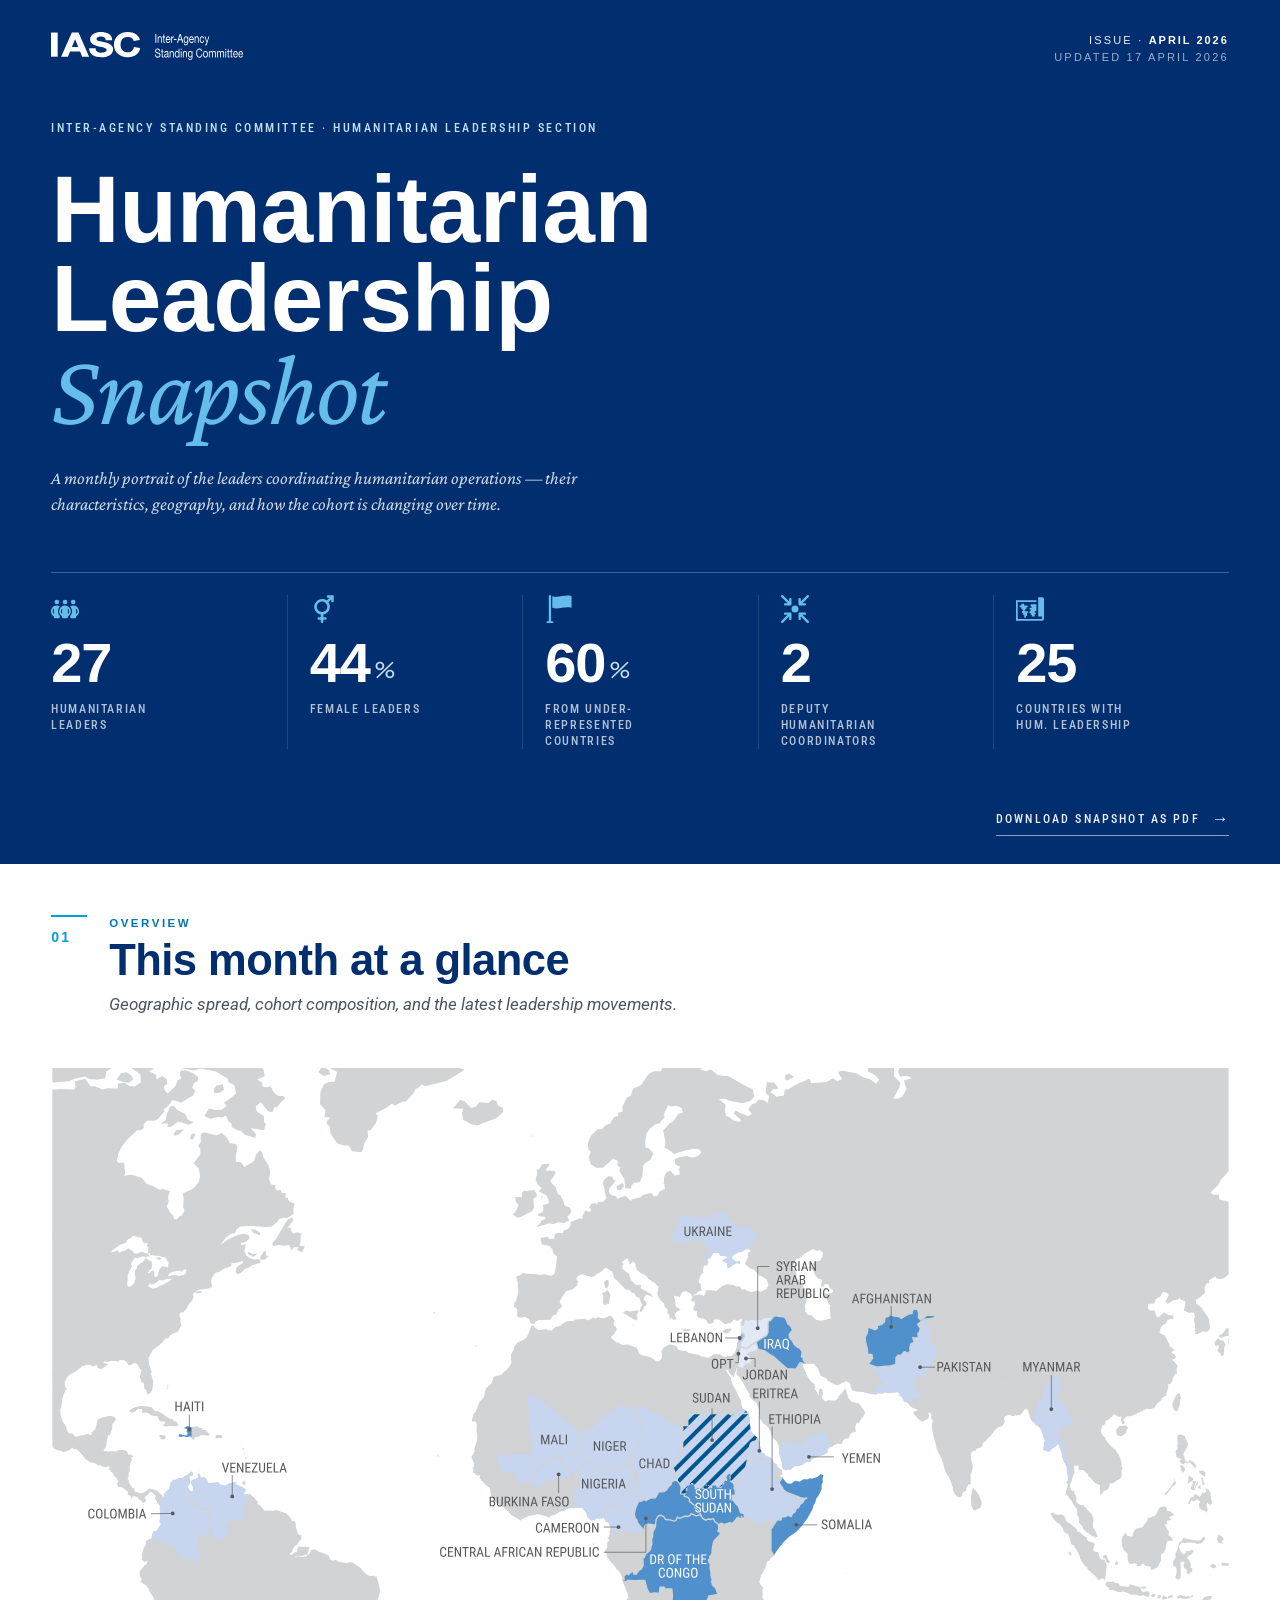
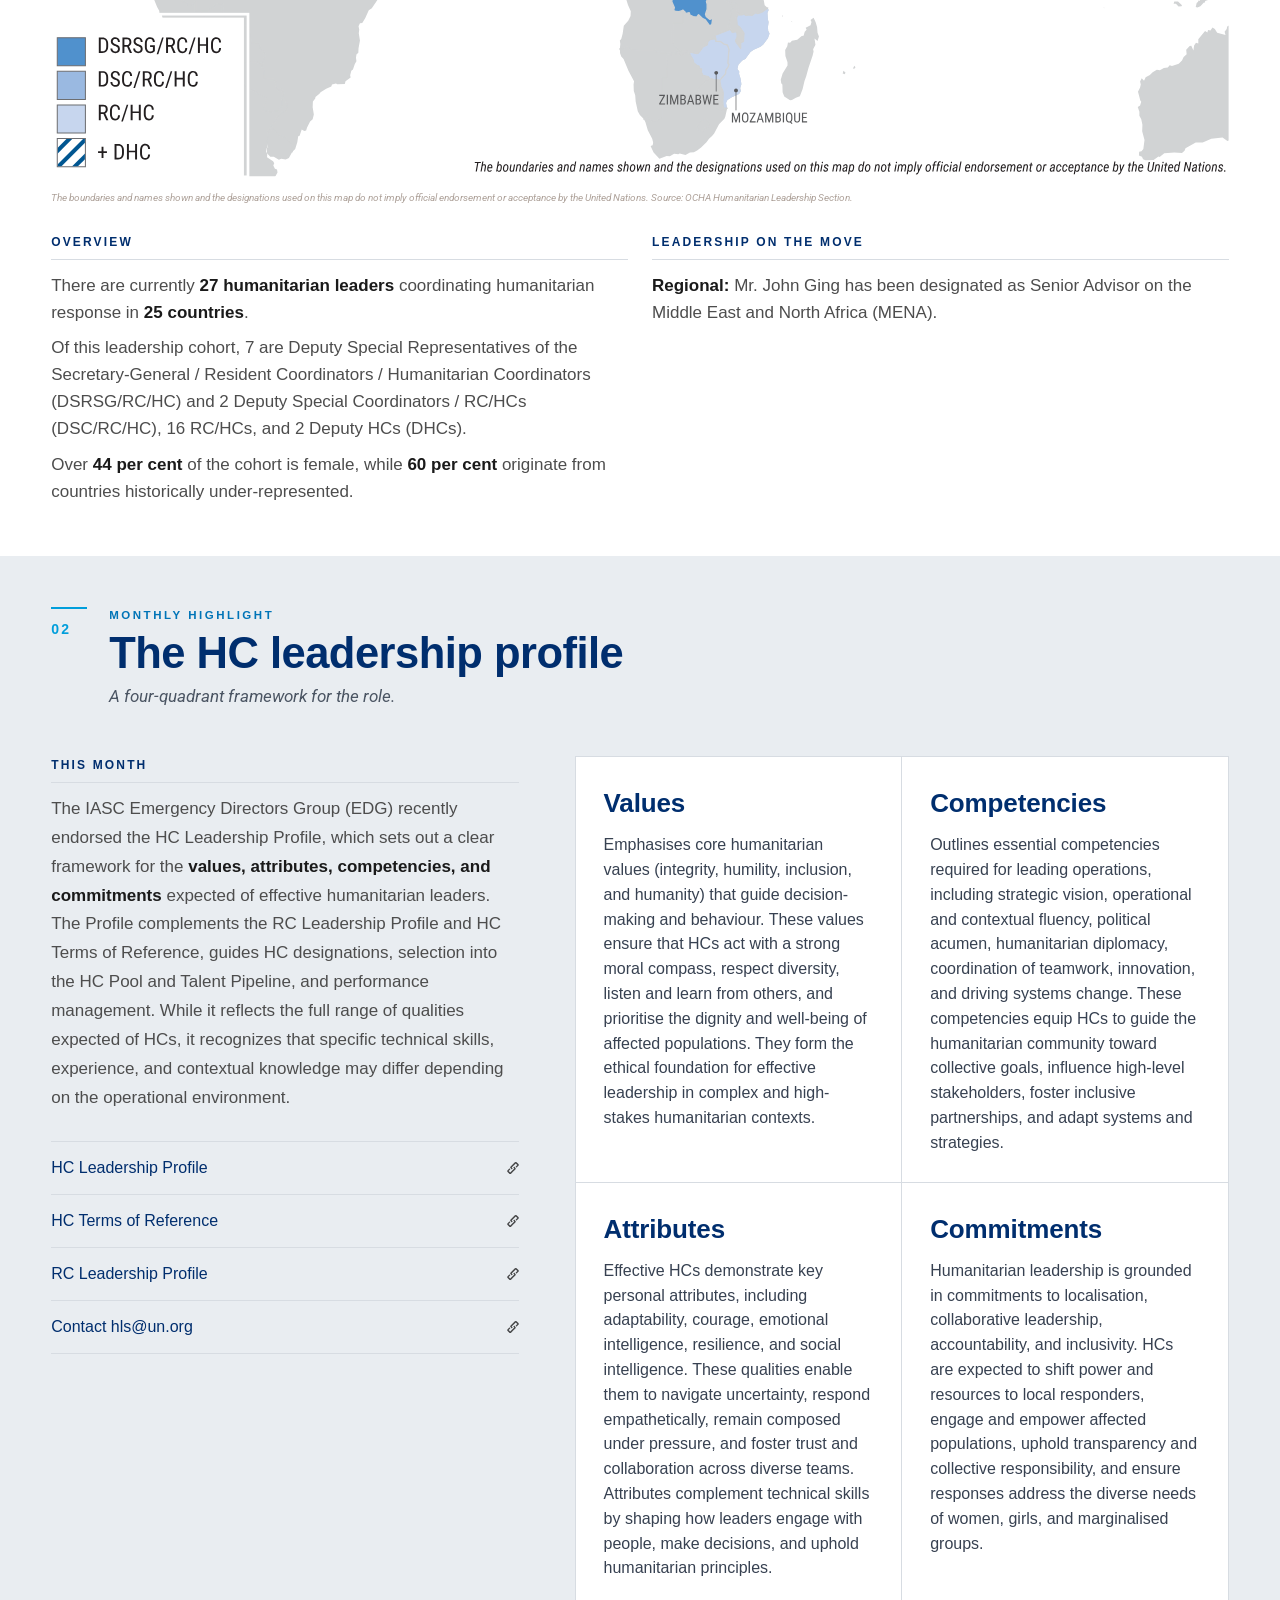
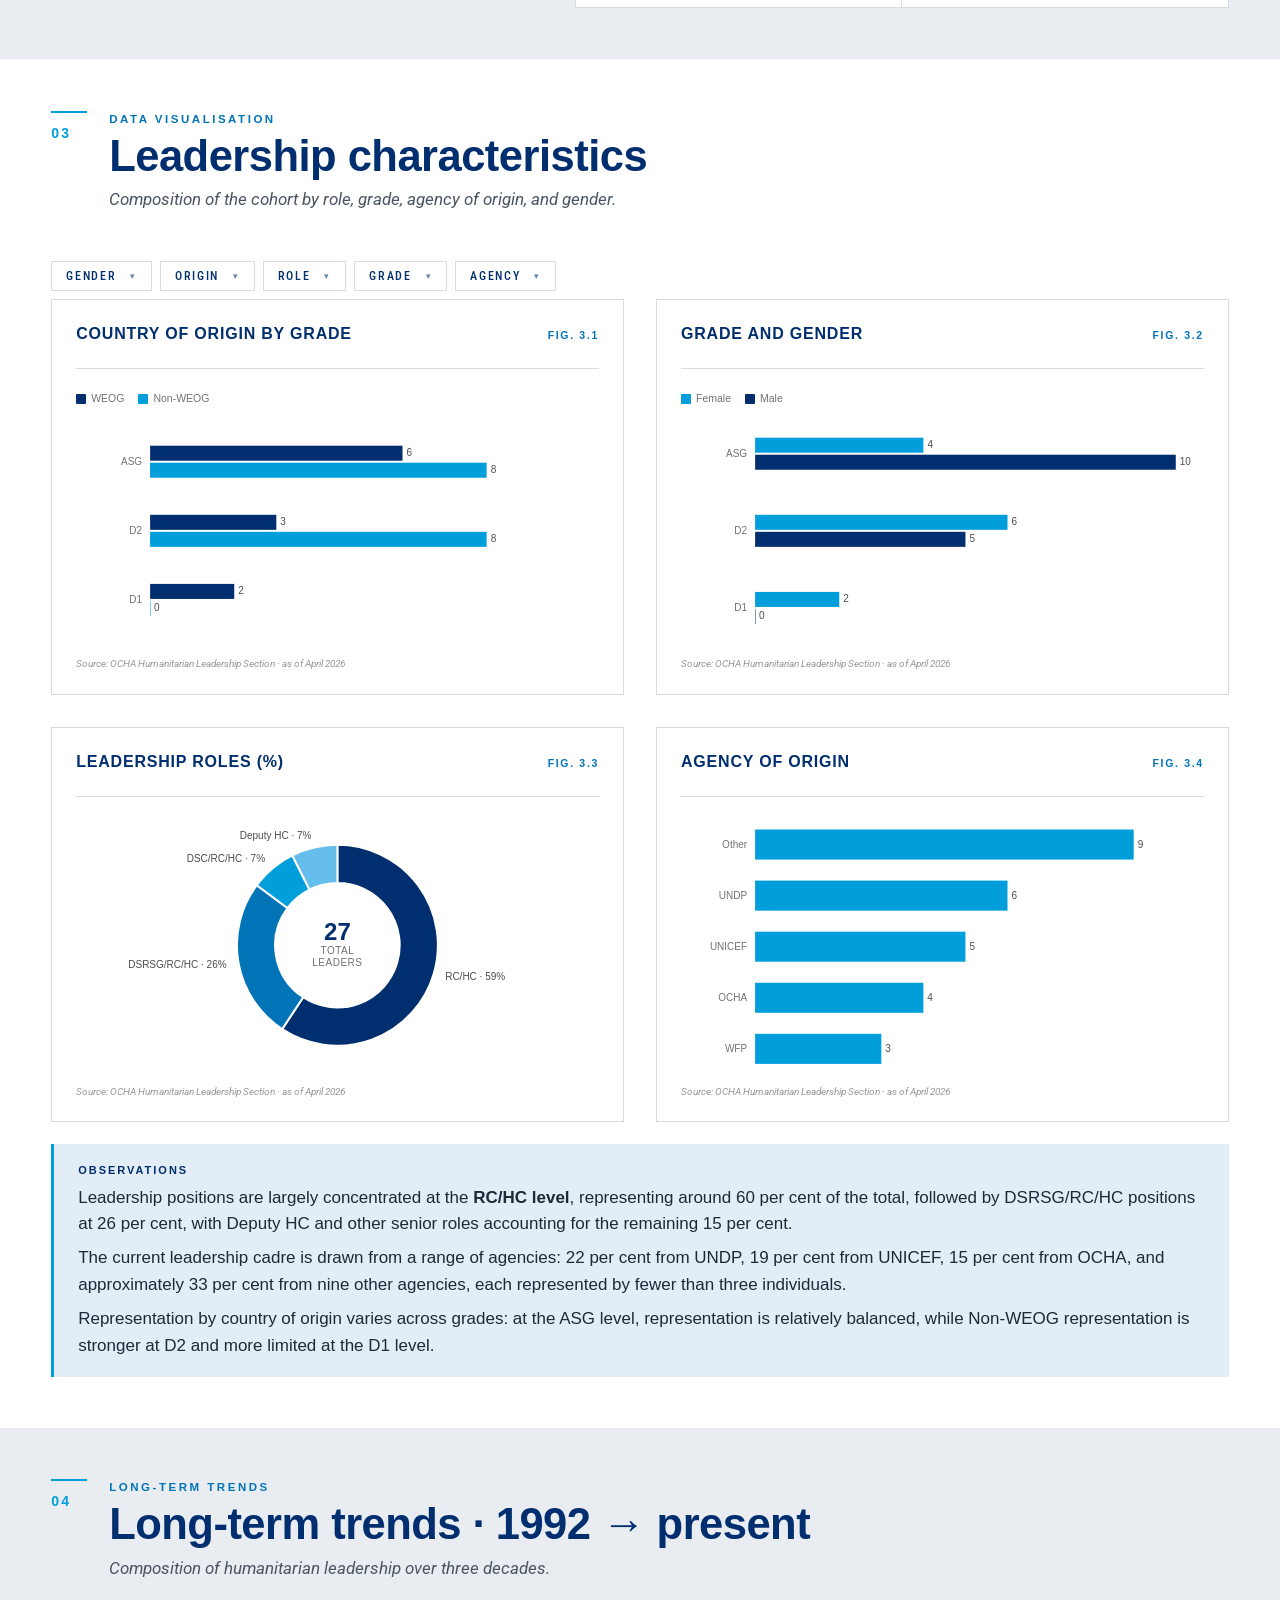
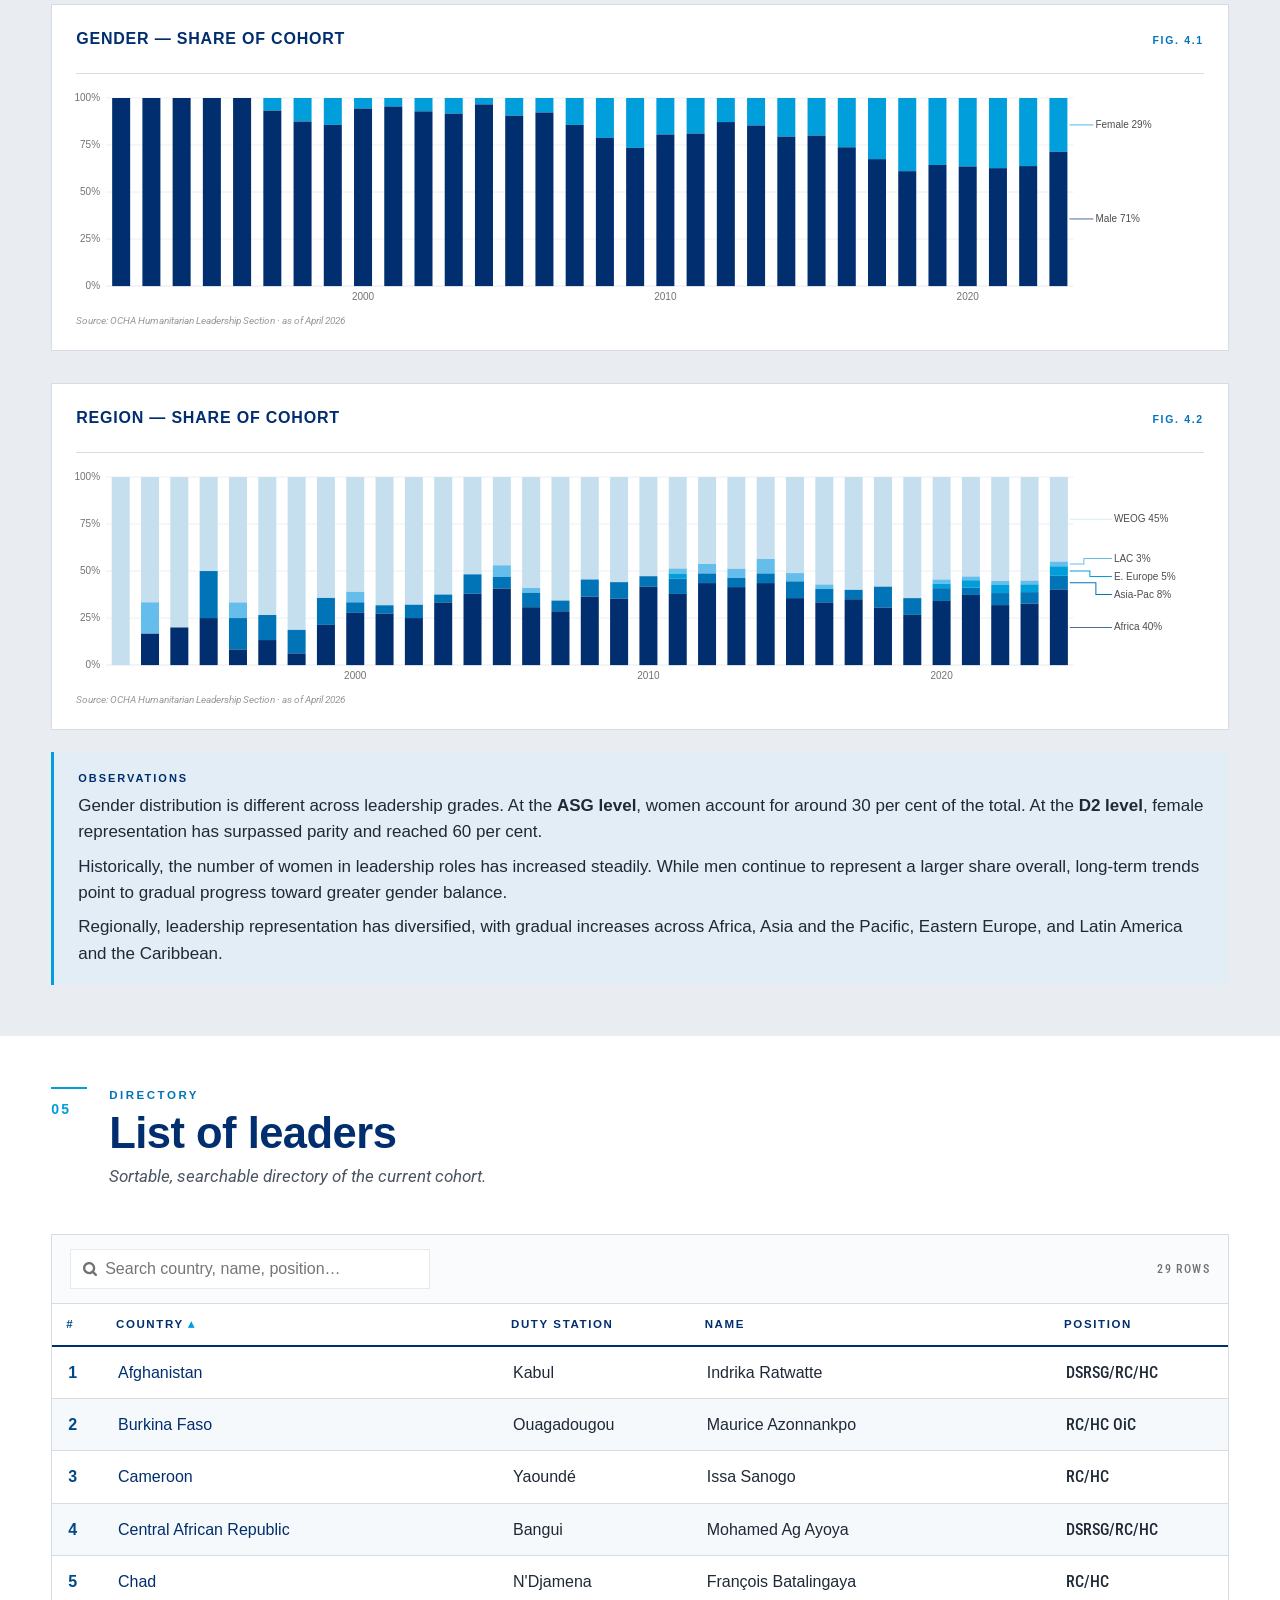
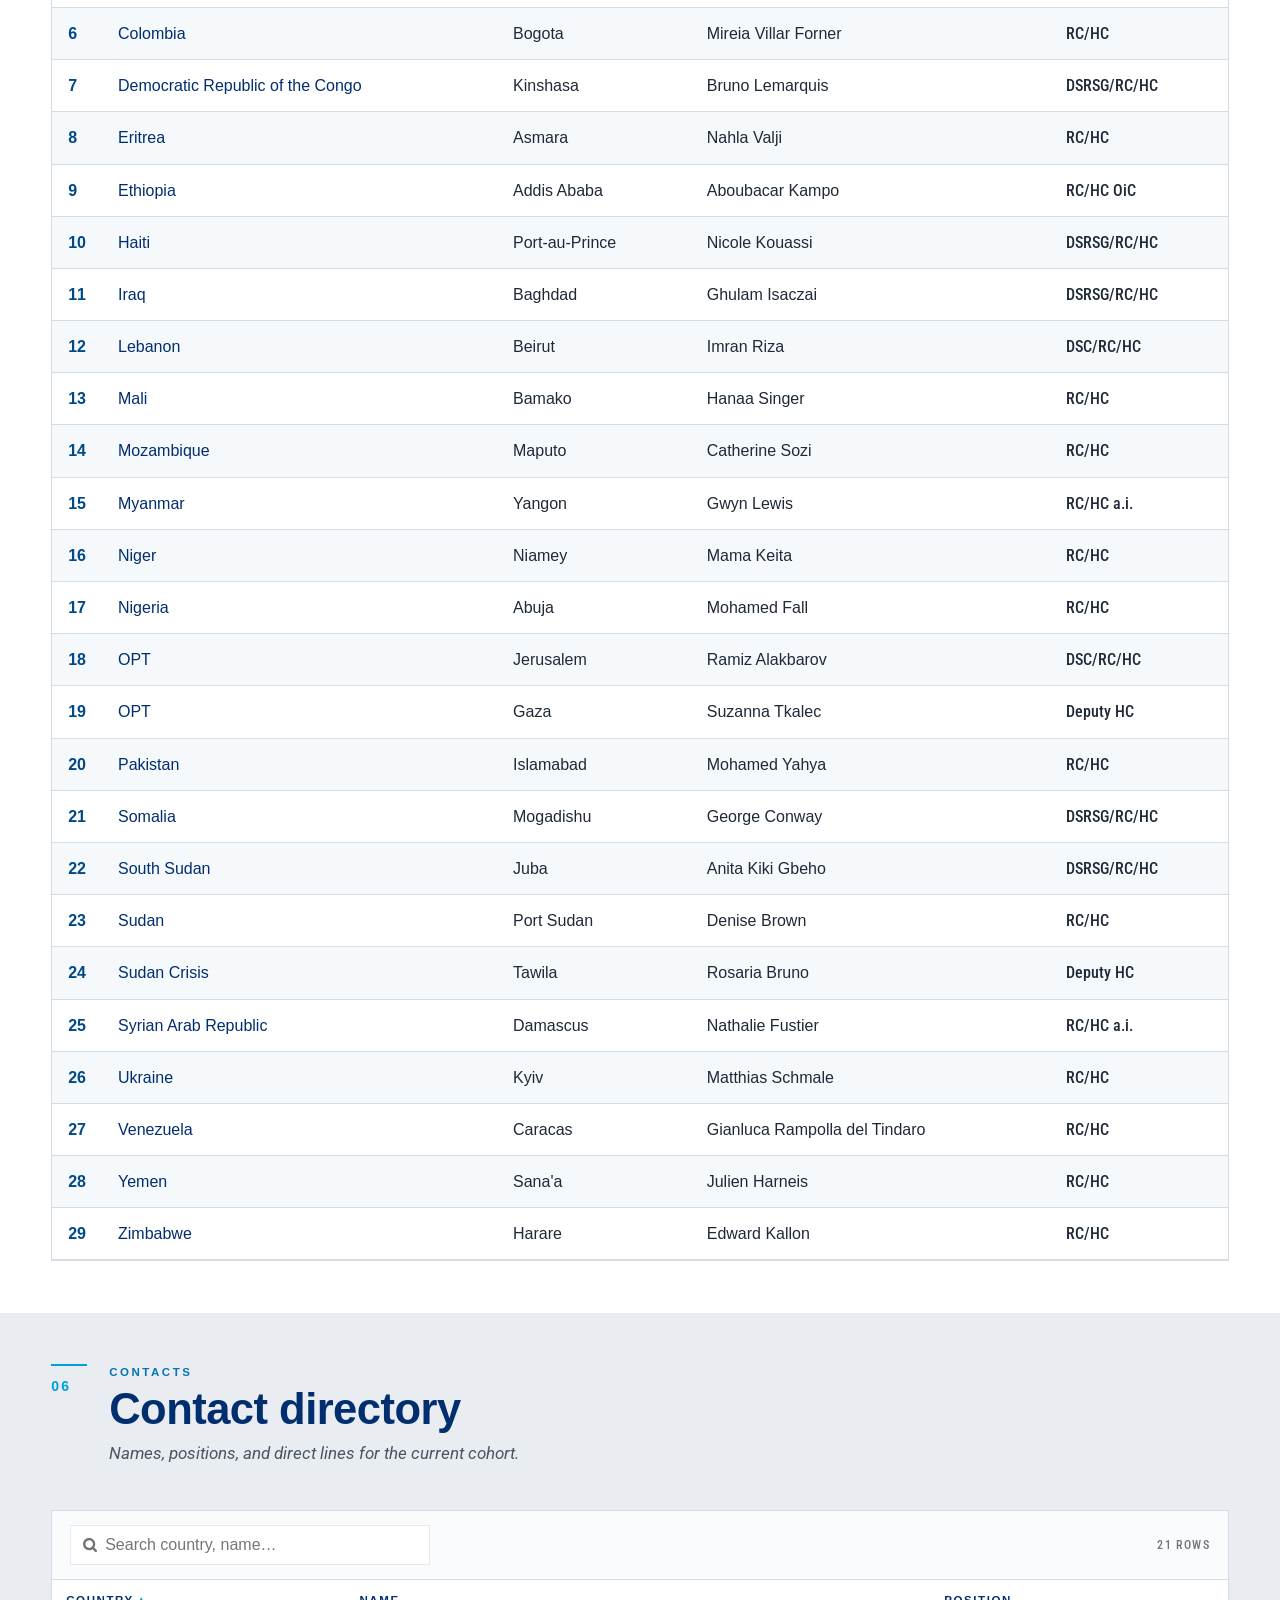
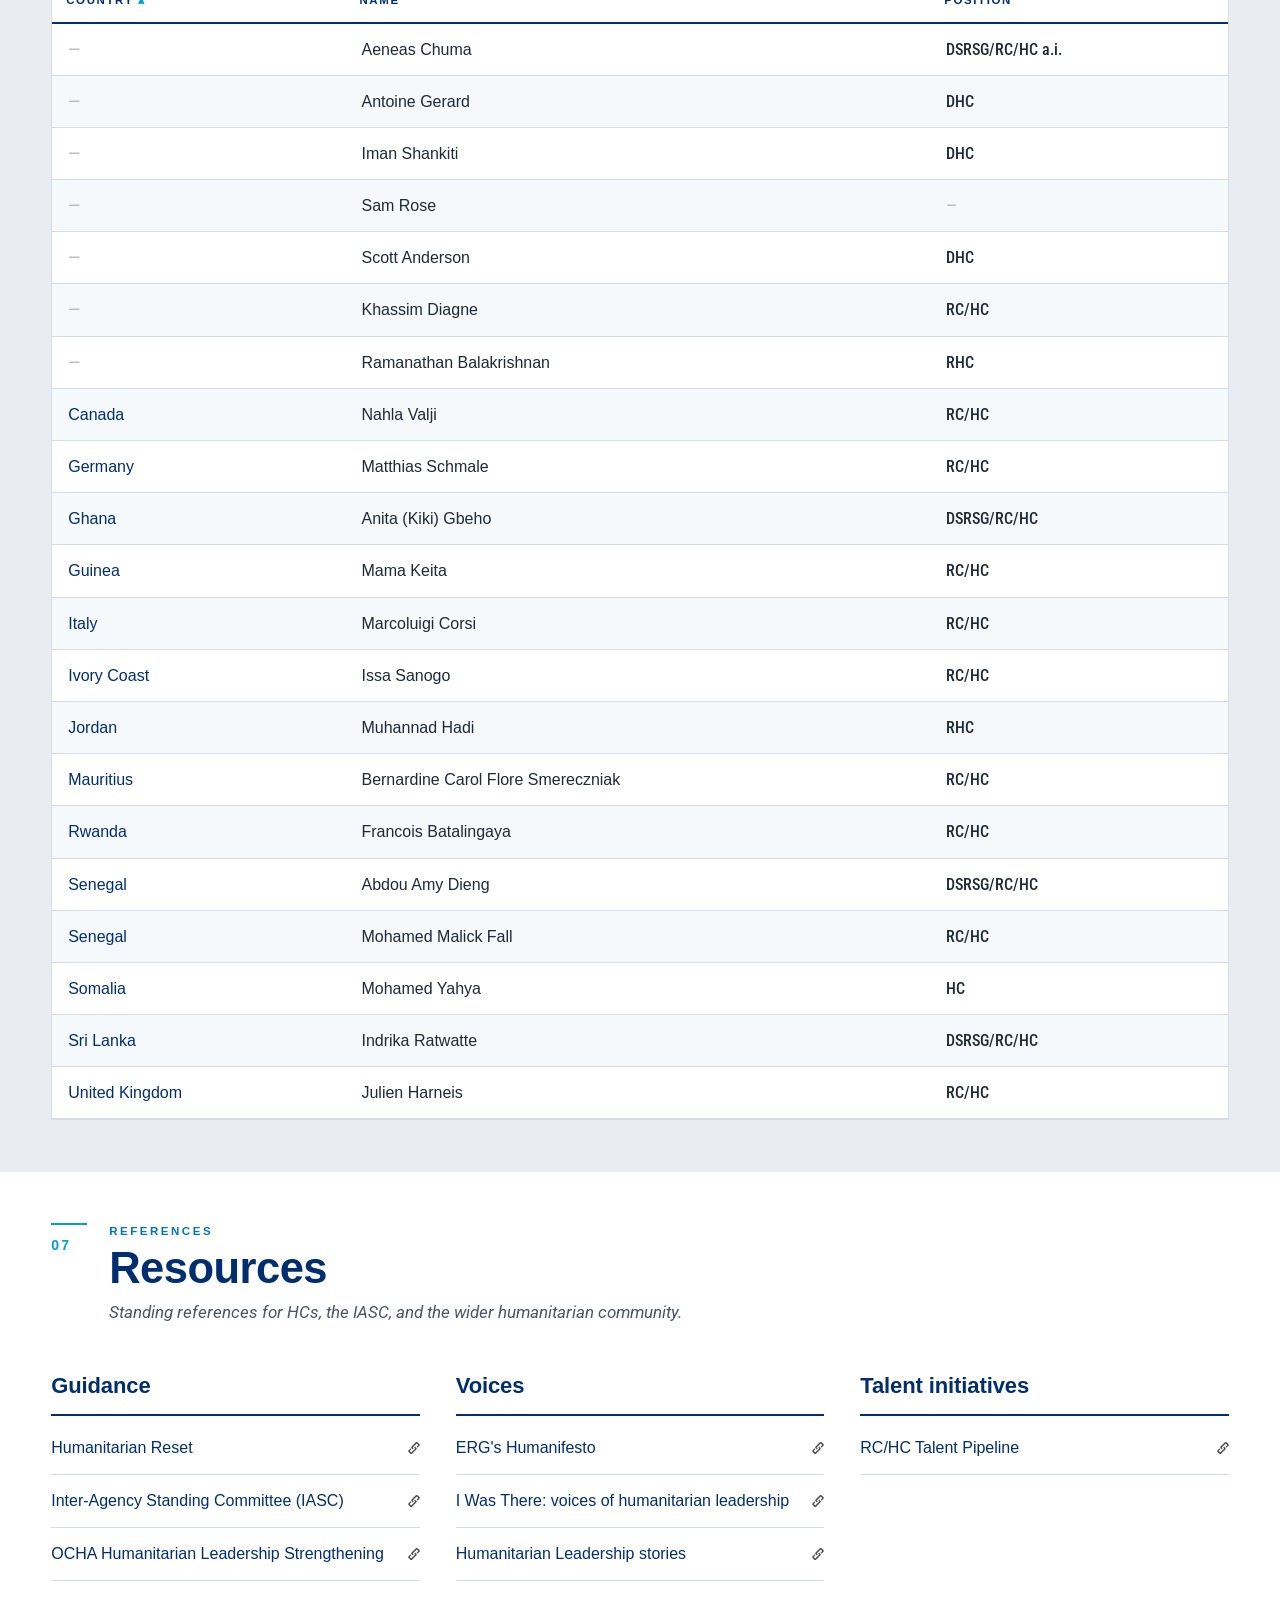
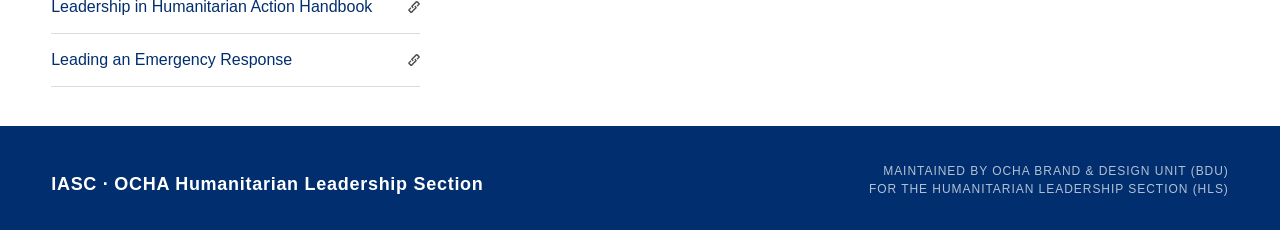
==== index.html @ 74700983 "v3 interactivity · Phase 2B — Page 3 filter chip bar Sticky chip bar at the top of Section 03 with 5" ====
<!DOCTYPE html>
<html lang="en">
<head>
  <meta charset="UTF-8" />
  <meta name="viewport" content="width=device-width, initial-scale=1" />
  <title>Humanitarian Leadership Snapshot — OCHA</title>

  <!-- OCHA favicon — official BDU asset (UN Blue glyph). -->
  <link rel="icon" type="image/svg+xml" href="assets/favicon.svg">

  <link rel="preconnect" href="https://fonts.googleapis.com">
  <link rel="preconnect" href="https://fonts.gstatic.com" crossorigin>
  <!-- Crimson Pro loaded for the v3 editorial cover (Hallmark test).
       OCHA-approved serif (per brand guide, secondary face for long-form reading).
       Regular (400) — used for the cover colophon arrow.
       Italic (400, 500) — used inside .cover__title-serif and .cover__standfirst. -->
  <link href="https://fonts.googleapis.com/css2?family=Crimson+Pro:ital,wght@0,400;1,400;1,500&family=Roboto:wght@400;500;700&family=Roboto+Condensed:wght@400;700&display=swap" rel="stylesheet">

  <link rel="stylesheet" href="styles.css?v=v3int4" />

  <!-- Export libraries (PNG + PDF). Self-hosted in vendor/ so the PDF export
       works even when offline and isn't blocked on a third-party CDN. -->
  <script src="vendor/html2canvas.min.js?v=1778154398" defer></script>
  <script src="vendor/jspdf.umd.min.js?v=1778154398" defer></script>

  <!-- Charts (small purpose-built SVG renderers) -->
  <script src="app/charts/chart-hbar.js?v=v3int1" defer></script>
  <script src="app/charts/chart-donut.js?v=1778154398" defer></script>
  <script src="app/charts/chart-line.js?v=1778154398" defer></script>
  <script src="app/charts/chart-stacked-col.js?v=1778240000" defer></script>

  <!-- App modules -->
  <script src="app/config.js?v=1778154398" defer></script>
  <script src="app/csv-parser.js?v=1778154398" defer></script>
  <script src="app/sheets-loader.js?v=1778154398" defer></script>
  <!-- Aggregation engine (Phase 2 cross-filtering foundation). Loads
       before render/ modules so they can consume Aggregate.run(). -->
  <script src="app/aggregate.js?v=v3int4" defer></script>
  <script src="app/render/header.js?v=1778154398" defer></script>
  <script src="app/render/kpis.js?v=1778154398" defer></script>
  <script src="app/render/map.js?v=1778154398" defer></script>
  <script src="app/render/highlights.js?v=1778154398" defer></script>
  <script src="app/render/disclosure-agency.js?v=v3int2" defer></script>
  <script src="app/render/filter-bar.js?v=v3int4" defer></script>
  <script src="app/render/charts.js?v=v3int4" defer></script>
  <script src="app/render/tables.js?v=1778154398" defer></script>
  <script src="app/render/resources.js?v=1778154398" defer></script>
  <script src="app/render/footer.js?v=1778154398" defer></script>
  <script src="app/export.js?v=1778154398" defer></script>
  <script src="app/main.js?v=v3int4" defer></script>
</head>
<body>

  <main class="pages" id="pages">

    <!-- ─── Cover — v3 editorial broadsheet (Hallmark × OCHA test).
         Full-bleed solid navy. Asymmetric grid (no centred chrome,
         no gradient, no equal-rail KPI strip). Title pairs Roboto
         Condensed display + Crimson Pro italic on its own line —
         real type-pairing character contrast within the headline.
         KPI strip sits at the bottom as hairline-separated editorial
         stats, not card boxes. Issue marker top-right, IASC logo
         top-left. PDF download as text colophon, not a SaaS button. -->
    <section class="page page--hero" data-page="cover">

      <article class="cover">
        <div class="cover__inner">

          <header class="cover__head">
            <a class="cover__brand" href="https://interagencystandingcommittee.org/" target="_blank" rel="noopener">
              <img src="assets/iasc-logo.svg" alt="Inter-Agency Standing Committee" class="cover__logo">
            </a>
            <div class="cover__meta">
              <div class="cover__meta-issue">Issue · <strong id="head-month">—</strong></div>
              <div class="cover__meta-updated">Updated <span id="head-updated">—</span></div>
            </div>
          </header>

          <div class="cover__masthead">
            <div class="cover__kicker">Inter-Agency Standing Committee · Humanitarian Leadership Section</div>
            <h1 class="cover__title">
              <span class="cover__title-sans">Humanitarian Leadership</span>
              <span class="cover__title-serif">Snapshot</span>
            </h1>
            <p class="cover__standfirst">
              A monthly portrait of the leaders coordinating humanitarian
              operations — their characteristics, geography, and how the
              cohort is changing over time.
            </p>
          </div>

          <!-- 5 KPIs rendered by render/kpis.js into this strip -->
          <div class="cover__stats" id="kpi-row"></div>

          <footer class="cover__colophon">
            <button class="cover__pdf-link" id="btn-pdf" title="Download the Humanitarian Leadership Snapshot as a multi-page PDF">
              <span>Download snapshot as PDF</span>
              <span class="cover__pdf-arrow" aria-hidden="true">→</span>
            </button>
          </footer>

        </div>
      </article>

      <button class="btn page-png-btn" data-export-page="cover">PNG</button>
    </section>

    <!-- Page 1 — Section 01 — Overview (map + prose) -->
    <section class="page" data-page="overview" data-page-num="1">
      <div class="section-head">
        <span class="section-head__num">01</span>
        <div class="section-head__body">
          <div class="section-head__kicker">Overview</div>
          <h2 class="section-head__title">This month at a glance</h2>
          <div class="section-head__dek">Geographic spread, cohort composition, and the latest leadership movements.</div>
        </div>
      </div>

      <div class="overview-layout">
        <div class="map-wrap">
          <div class="map-container" id="map-container">
            <!-- Static OCHA HL map (assets/world-map.svg). Zoom disabled per design. -->
          </div>
          <div class="map-legend" id="map-legend"></div>
          <div class="map-disclaimer">
            The boundaries and names shown and the designations used on
            this map do not imply official endorsement or acceptance by
            the United Nations. Source: OCHA Humanitarian Leadership Section.
          </div>
        </div>

        <section class="overview-block overview-block--overview">
          <h3 class="kicker-rule">Overview</h3>
          <div id="overview-text">—</div>
        </section>

        <section class="overview-block overview-block--lotm">
          <h3 class="kicker-rule">Leadership on the move</h3>
          <div id="leadership-on-move">—</div>
        </section>
      </div>

      <div class="page-foot"><span class="brand-foot">OCHA · HLS</span><span class="page-num">1</span></div>
      <button class="btn page-png-btn" data-export-page="1">PNG</button>
    </section>

    <!-- Page 2 — Monthly highlight (PPT slide 2) -->
    <section class="page" data-page="highlights" data-page-num="2">
      <div class="section-head">
        <span class="section-head__num">02</span>
        <div class="section-head__body">
          <div class="section-head__kicker">Monthly highlight</div>
          <h2 class="section-head__title">The HC leadership profile</h2>
          <div class="section-head__dek">A four-quadrant framework for the role.</div>
        </div>
      </div>

      <!-- 12-col grid: lead prose (5 cols) + framework 2x2 (7 cols) -->
      <div class="highlights-grid">
        <div class="highlights-lead">
          <div class="kicker-rule">This month</div>
          <div id="highlight-body" class="highlights-body">—</div>

          <!-- Sheet-driven link list — populated by render/highlights.js
               from the "11. Reference links" tab, section "Highlight". -->
          <div class="link-list" id="highlight-links"></div>
        </div>

        <div class="framework">
          <div class="framework-item">
            <h4>Values</h4>
            <p>Emphasises core humanitarian values (integrity, humility, inclusion, and humanity) that guide decision-making and behaviour. These values ensure that HCs act with a strong moral compass, respect diversity, listen and learn from others, and prioritise the dignity and well-being of affected populations. They form the ethical foundation for effective leadership in complex and high-stakes humanitarian contexts.</p>
          </div>
          <div class="framework-item">
            <h4>Competencies</h4>
            <p>Outlines essential competencies required for leading operations, including strategic vision, operational and contextual fluency, political acumen, humanitarian diplomacy, coordination of teamwork, innovation, and driving systems change. These competencies equip HCs to guide the humanitarian community toward collective goals, influence high-level stakeholders, foster inclusive partnerships, and adapt systems and strategies.</p>
          </div>
          <div class="framework-item">
            <h4>Attributes</h4>
            <p>Effective HCs demonstrate key personal attributes, including adaptability, courage, emotional intelligence, resilience, and social intelligence. These qualities enable them to navigate uncertainty, respond empathetically, remain composed under pressure, and foster trust and collaboration across diverse teams. Attributes complement technical skills by shaping how leaders engage with people, make decisions, and uphold humanitarian principles.</p>
          </div>
          <div class="framework-item">
            <h4>Commitments</h4>
            <p>Humanitarian leadership is grounded in commitments to localisation, collaborative leadership, accountability, and inclusivity. HCs are expected to shift power and resources to local responders, engage and empower affected populations, uphold transparency and collective responsibility, and ensure responses address the diverse needs of women, girls, and marginalised groups.</p>
          </div>
        </div>
      </div>

      <div class="page-foot"><span class="brand-foot">OCHA · HLS</span><span class="page-num">2</span></div>
      <button class="btn page-png-btn" data-export-page="2">PNG</button>
    </section>

    <!-- Page 3 — Leadership characteristics (4 charts) -->
    <section class="page" data-page="characteristics" data-page-num="3">
      <div class="section-head">
        <span class="section-head__num">03</span>
        <div class="section-head__body">
          <div class="section-head__kicker">Data visualisation</div>
          <h2 class="section-head__title">Leadership characteristics</h2>
          <div class="section-head__dek">Composition of the cohort by role, grade, agency of origin, and gender.</div>
        </div>
      </div>

      <!-- Page-3 filter chip bar. Hidden until filter-bar.js mounts
           it (after sheet data loads) and unhides. Five chip groups:
           Gender · Origin · Role · Grade · Agency. -->
      <div class="filter-bar" id="filter-bar" hidden role="region" aria-label="Page 3 cohort filters"></div>

      <div class="chart-grid characteristics">
        <!-- Exact mirror of PPT slides 3 and 4. -->
        <div class="chart-card">
          <div class="chart-card__head">
            <h3 class="chart-card__title">Country of origin by grade</h3>
            <span class="chart-card__tag">Fig. 3.1</span>
          </div>
          <div class="chart" id="chart-country-by-grade"></div>
          <div class="chart-source" data-source-for="country_by_grade">Source: OCHA HLS</div>
        </div>
        <div class="chart-card">
          <div class="chart-card__head">
            <h3 class="chart-card__title">Grade and gender</h3>
            <span class="chart-card__tag">Fig. 3.2</span>
          </div>
          <div class="chart" id="chart-gender-by-grade"></div>
          <div class="chart-source" data-source-for="gender_by_grade">Source: OCHA HLS</div>
        </div>
        <div class="chart-card">
          <div class="chart-card__head">
            <h3 class="chart-card__title">Leadership roles (%)</h3>
            <span class="chart-card__tag">Fig. 3.3</span>
          </div>
          <div class="chart" id="chart-roles"></div>
          <div class="chart-source" data-source-for="roles_donut">Source: OCHA HLS</div>
        </div>
        <div class="chart-card">
          <div class="chart-card__head">
            <h3 class="chart-card__title">Agency of origin</h3>
            <span class="chart-card__tag">Fig. 3.4</span>
          </div>
          <div class="chart" id="chart-agency"></div>
          <!-- Hover/tap tooltip — populated by render/disclosure-agency.js
               when the user hovers (or taps, on touch) the "Other" bar
               on the agency chart. Hidden by default. Positioned
               absolutely relative to .chart-card. -->
          <div class="chart-tooltip" id="chart-agency-tooltip" hidden aria-hidden="true" role="tooltip"></div>
          <div class="chart-source" data-source-for="agency_donut">Source: OCHA HLS</div>
        </div>
      </div>

      <!-- Observation callout: replaces the right-side narrative sidebar
           with a full-width call-out beneath the chart grid (more
           editorial, less spreadsheet-y). The #note-characteristics ID
           is unchanged so render/highlights.js still populates it. The
           outer .observation participates in the page content shell so
           its edges align with .chart-grid above; the warm-bg + border
           sit on .observation__inner with its own balanced padding. -->
      <div class="observation">
        <div class="observation__inner">
          <div class="observation__kicker">Observations</div>
          <div class="observation__body" id="note-characteristics">—</div>
        </div>
      </div>

      <div class="page-foot"><span class="brand-foot">OCHA · HLS</span><span class="page-num">3</span></div>
      <button class="btn page-png-btn" data-export-page="3">PNG</button>
    </section>

    <!-- Page 4 — Leadership trends (2 stacked-column charts) -->
    <section class="page" data-page="trends" data-page-num="4">
      <div class="section-head">
        <span class="section-head__num">04</span>
        <div class="section-head__body">
          <div class="section-head__kicker">Long-term trends</div>
          <h2 class="section-head__title">Long-term trends · 1992 → present</h2>
          <div class="section-head__dek">Composition of humanitarian leadership over three decades.</div>
        </div>
      </div>

      <div class="chart-grid trends">
        <div class="chart-card">
          <div class="chart-card__head">
            <h3 class="chart-card__title">Gender — share of cohort</h3>
            <span class="chart-card__tag">Fig. 4.1</span>
          </div>
          <div class="chart" id="chart-gender-trends"></div>
          <div class="chart-source" data-source-for="gender_trends">Source: OCHA HLS</div>
        </div>
        <div class="chart-card">
          <div class="chart-card__head">
            <h3 class="chart-card__title">Region — share of cohort</h3>
            <span class="chart-card__tag">Fig. 4.2</span>
          </div>
          <div class="chart" id="chart-region-trends"></div>
          <div class="chart-source" data-source-for="region_trends">Source: OCHA HLS</div>
        </div>
      </div>

      <div class="observation">
        <div class="observation__inner">
          <div class="observation__kicker">Observations</div>
          <div class="observation__body" id="note-trends">—</div>
        </div>
      </div>

      <div class="page-foot"><span class="brand-foot">OCHA · HLS</span><span class="page-num">4</span></div>
      <button class="btn page-png-btn" data-export-page="4">PNG</button>
    </section>

    <!-- Page 5 — Leadership list -->
    <section class="page" data-page="leaders" data-page-num="5">
      <div class="section-head">
        <span class="section-head__num">05</span>
        <div class="section-head__body">
          <div class="section-head__kicker">Directory</div>
          <h2 class="section-head__title">List of leaders</h2>
          <div class="section-head__dek">Sortable, searchable directory of the current cohort.</div>
        </div>
      </div>

      <div class="table-shell">
        <div class="table-wrap">
          <div class="table-toolbar">
            <label class="table-search">
              <img src="assets/icons/search.svg" alt="" class="table-search__icon">
              <input type="search" class="search" id="leaders-search" placeholder="Search country, name, position…" />
            </label>
            <span class="table-meta" id="leaders-count" aria-hidden="true"></span>
          </div>
          <table class="data" id="leaders-table">
            <thead>
              <tr>
                <th class="col-num">#</th>
                <th data-sort="country">Country</th>
                <th data-sort="duty_station">Duty station</th>
                <th data-sort="name">Name</th>
                <th data-sort="position">Position</th>
              </tr>
            </thead>
            <tbody></tbody>
          </table>
        </div>
      </div>

      <div class="page-foot"><span class="brand-foot">OCHA · HLS</span><span class="page-num">5</span></div>
      <button class="btn page-png-btn" data-export-page="5">PNG</button>
    </section>

    <!-- Page 6 — Contact directory (may paginate into page 7 in print) -->
    <section class="page" data-page="contacts" data-page-num="6">
      <div class="section-head">
        <span class="section-head__num">06</span>
        <div class="section-head__body">
          <div class="section-head__kicker">Contacts</div>
          <h2 class="section-head__title">Contact directory</h2>
          <div class="section-head__dek">Names, positions, and direct lines for the current cohort.</div>
        </div>
      </div>

      <div class="table-shell">
        <div class="table-wrap">
          <div class="table-toolbar">
            <label class="table-search">
              <img src="assets/icons/search.svg" alt="" class="table-search__icon">
              <input type="search" class="search" id="contacts-search" placeholder="Search country, name…" />
            </label>
            <span class="table-meta" id="contacts-count" aria-hidden="true"></span>
          </div>
          <table class="data" id="contacts-table">
            <thead>
              <tr>
                <th data-sort="country">Country</th>
                <th data-sort="name">Name</th>
                <th data-sort="position">Position</th>
                <th data-sort="email">Email</th>
                <th data-sort="phone">Phone</th>
                <th data-sort="pa_name">Special assistant</th>
                <th data-sort="ea_name">Executive assistant</th>
              </tr>
            </thead>
            <tbody></tbody>
          </table>
        </div>
      </div>

      <div class="page-foot"><span class="brand-foot">OCHA · HLS</span><span class="page-num">6</span></div>
      <button class="btn page-png-btn" data-export-page="6">PNG</button>
    </section>

    <!-- Page 7 — Resources -->
    <section class="page" data-page="resources" data-page-num="7">
      <div class="section-head">
        <span class="section-head__num">07</span>
        <div class="section-head__body">
          <div class="section-head__kicker">References</div>
          <h2 class="section-head__title">Resources</h2>
          <div class="section-head__dek">Standing references for HCs, the IASC, and the wider humanitarian community.</div>
        </div>
      </div>

      <div class="resources" id="resources">
        <!-- rendered by render/resources.js -->
      </div>

      <div class="page-foot">
        <span class="brand-foot">Maintained by OCHA Brand & Design Unit · Humanitarian Leadership Section · hls@un.org</span>
        <span class="page-num">7</span>
      </div>
      <button class="btn page-png-btn" data-export-page="7">PNG</button>
    </section>

  </main>

  <!-- v2 mega-footer — visible on web only. Hidden in print / A4 export
       so the per-page .page-foot remains the canonical footer in PDF. -->
  <footer class="mega-footer">
    <div class="mega-footer__shell">
      <div class="mega-footer__brand">
        IASC · OCHA Humanitarian Leadership Section
      </div>
      <div class="mega-footer__meta">
        Maintained by OCHA Brand &amp; Design Unit (BDU)<br>
        for the Humanitarian Leadership Section (HLS)
      </div>
    </div>
  </footer>

  <!-- Floating map tooltip -->
  <div class="map-tooltip" id="map-tooltip" hidden></div>

</body>
</html>
---- styles.css ----
/* =============================================================
   HL Dashboard — OCHA Humanitarian Leadership Snapshot
   Design tokens imported from ocha_dataviz_online v2026.x
   ============================================================= */

:root {
  /* ── OCHA common-design-system tokens ────────────────────────
     Mirrors https://un-ocha.github.io/ocha-common-design-system-BDU/.
     Never hardcode hex anywhere else in this file — always use these. */

  /* UN Blue (signature — use AA variant for any text on white) */
  --brand-primary:        #009EDB;  /* fills, backgrounds, brand moments    */
  --brand-primary--text:  #0077B8;  /* text on white (WCAG AA)              */
  --brand-primary--dark:  #004987;  /* hover / dark accents                 */
  --brand-primary--light: #64BDEA;  /* tints, focus                         */
  --brand-primary--navy:  #002E6E;  /* darkest step of UN Blue ramp         */
  --brand-primary--pale:  #C5DFEF;  /* pale ramp step                       */
  --brand-primary--ice:   #E3EDF6;  /* ice-pale ramp step                   */

  /* OCHA accent colours — use sparingly. Only WCAG-AA text variants are
     applied to text on white. Fills can use the original. */
  --brand-green:          #72BF44;  --brand-green--text:  #27833A;
  --brand-yellow:         #FFC800;
  --brand-orange:         #F58220;  --brand-orange--text: #CF3F0B;
  --brand-red:            #ED1847;  --brand-red--text:    #EB0045;
  --brand-purple:         #A05FB4;  --brand-purple--text: #733D96;
  --brand-slate:          #AEA29A;
  --brand-grey--neutral:  #999999;

  /* Greys (design-system aliases) */
  --brand-default-text-color: #4D4D4D;
  --brand-grey--text:     #737373;
  --brand-grey:           #F2F2F2;  /* surface            */
  --brand-grey--border:   #BFBFBF;
  --brand-grey--line:     #E6E6E6;  /* map neighbour fill */

  /* UN Blue 7-step sequential ramp (for choropleth-style tints) */
  --blue-1: #002E6E;  --blue-2: #004987;  --blue-3: #0074B7;  --blue-4: #009EDB;
  --blue-5: #64BDEA;  --blue-6: #C5DFEF;  --blue-7: #E3EDF6;

  /* Map-specific (per OCHA map spec) */
  --map-ocean:     #E1E8F6;
  --map-coastline: #64BEEB;
  --map-land:      #E6E6E6;  /* neighbouring country */
  --map-featured:  #FFFFFF;
  --map-border-intl:   #8A8C8E;
  --map-border-admin1: #C7C8CA;

  /* Typography */
  --font-sans: 'Roboto', -apple-system, BlinkMacSystemFont, 'Segoe UI', Arial, sans-serif;
  --font-cond: 'Roboto Condensed', var(--font-sans);
  --font-mono: 'Roboto Mono', ui-monospace, SFMono-Regular, Menlo, monospace;

  /* Text roles */
  --text:        var(--brand-default-text-color); /* body */
  --text-muted:  var(--brand-grey--text);
  --text-dim:    var(--brand-grey--neutral);
  --text-strong: #1A1A1A;
  --text-inv:    #FFFFFF;
  --text-brand:  var(--brand-primary--text);      /* text links on white  */
  --text-title:  var(--brand-primary--navy);      /* page / section titles */

  /* Surfaces — canvas is pure white everywhere on screen. Only KPI
     cards and highlight cards sit on `--bg-soft` to give them mild
     contrast against the white. */
  --bg-page:    #FFFFFF;           /* page background (was #F4F6F8)  */
  --bg-paper:   #FFFFFF;           /* inside of .page                */
  --bg-soft:    #F6F9FC;           /* subtle surface for accent cards */
  --border:     #E6EAEF;
  /* Bumped from #EEF2F6 → #D5DCE3 in v2 so chart-card outlines and
     table row separators read clearly against the white surface
     without feeling heavy. Used by .chart-card, .chart-card__head
     underline, .table-wrap, .table-toolbar bottom rule, table.data
     td bottom rules, .page-foot top rule, and chart-axis tick lines
     (which stay subtle thanks to their .5 stroke-width). */
  --border-soft:#D5DCE3;
  --border-rule:#E1E8EF;           /* slightly warmer for section rules */

  /* A4 LANDSCAPE at 96 DPI (297mm × 210mm) */
  --page-w: 1123px;
  --page-h: 794px;
  --page-pad: 36px;

  /* Elevation */
  --shadow-1: 0 1px 3px rgba(0,0,0,.06), 0 2px 8px rgba(0,0,0,.04);
  --shadow-2: 0 4px 14px rgba(0,0,0,.08), 0 10px 30px rgba(0,0,0,.05);

  /* ── v2 redesign tokens ──────────────────────────────────────
     Editorial layer added on top of the OCHA design system. These
     tokens drive the navy hero, the alternating warm-paper / white
     section rhythm, and the inkier body colour. Every value is a
     warm-neutral or a re-alias of an existing OCHA blue — no new
     brand colours. */
  /* Alternating section background — applied to even-indexed .page
     sections (Pages 2 / 4 / 6) so the dashboard reads as a clear
     editorial rhythm of white / grey / white / grey. Cool grey so it
     pairs with UN Blue rather than competing with it. Bumped from
     #F1F3F6 → #E9EDF1 so the alternation reads clearly even from
     across the room. Old name was --ocha-warm-bg / --ocha-warm-rule
     (warm paper); v2 is grey. */
  --section-alt-bg:   #E9EDF1;
  --section-alt-rule: #D7DCE2;
  --ocha-ink:       #1A1F2C;          /* slightly inkier body for editorial */
  --hero-from:      var(--brand-primary--navy);  /* navy 1, hero gradient top */
  --hero-to:        #003C7D;          /* gradient bottom (warmer than navy) */
}

/* Local Roboto (so PDFs render correctly offline).
   If Roboto files are missing, the system falls back gracefully. */
@font-face {
  font-family: 'Roboto';
  font-weight: 400;
  font-style: normal;
  font-display: swap;
  src: local('Roboto'), url('assets/fonts/Roboto-Regular.woff2') format('woff2');
}
@font-face {
  font-family: 'Roboto';
  font-weight: 500;
  font-style: normal;
  font-display: swap;
  src: local('Roboto Medium'), url('assets/fonts/Roboto-Medium.woff2') format('woff2');
}
@font-face {
  font-family: 'Roboto';
  font-weight: 700;
  font-style: normal;
  font-display: swap;
  src: local('Roboto Bold'), url('assets/fonts/Roboto-Bold.woff2') format('woff2');
}
@font-face {
  font-family: 'Roboto Condensed';
  font-weight: 400;
  font-style: normal;
  font-display: swap;
  src: local('Roboto Condensed'), url('assets/fonts/RobotoCondensed-Regular.woff2') format('woff2');
}
@font-face {
  font-family: 'Roboto Condensed';
  font-weight: 700;
  font-style: normal;
  font-display: swap;
  src: local('Roboto Condensed Bold'), url('assets/fonts/RobotoCondensed-Bold.woff2') format('woff2');
}

/* =============================================================
   v2 redesign primitives
   -------------------------------------------------------------
   Shared building blocks introduced for the editorial redesign.
   Each is a pure CSS recipe — no JS changes required — so any
   render module can adopt them without touching the others.

   Inventory:
     .section-head          editorial section heading (kicker + title + dek)
     .chart-card__head      title + figure tag row inside a chart card
     .chart-card__title
     .chart-card__tag
     .observation           full-width callout under a chart group
     .observation__kicker
     .kicker-rule           small uppercase eyebrow with bottom warm-rule
     .link-row              full-width row with trailing external icon
     .cover / .cover__*     Page 1 navy editorial cover (v3 Hallmark × OCHA)
     .mega-footer           navy bottom bar (Phase 5 mounts it)

   These primitives are the canonical building blocks for the
   editorial layout. Pages and components compose them.
   ============================================================= */

/* ── section-head — numbered editorial heading at the top of each
   section. 2-digit tab on a 2 px UN-Blue rule + kicker + condensed
   title + italic dek. The ordinal also appears in the PDF and the
   Google Sheet so producers and editors can talk in the same
   vocabulary ("update section 03"). */
.section-head {
  display: flex;
  align-items: flex-start;
  gap: 22px;
  margin-bottom: 22px;
}
.section-head__num {
  flex: 0 0 auto;
  min-width: 36px;
  font-family: var(--font-cond);
  font-weight: 700;
  font-size: 14px;
  letter-spacing: .16em;
  color: var(--brand-primary);
  padding-top: 10px;
  border-top: 2px solid var(--brand-primary);
}
.section-head__body {
  flex: 1;
  min-width: 0;
}
.section-head__kicker {
  font-family: var(--font-sans);
  font-weight: 700;
  font-size: 11.5px;
  letter-spacing: .22em;
  text-transform: uppercase;
  color: var(--blue-3);
  margin-bottom: 6px;
}
.section-head__title {
  margin: 0;
  font-family: var(--font-cond);
  font-weight: 700;
  font-size: clamp(30px, 3.4vw, 44px);
  line-height: 1.05;
  letter-spacing: -0.012em;
  color: var(--text-title);
}
.section-head__dek {
  margin-top: 8px;
  font-size: 17px;
  line-height: 1.5;
  color: #4b5563;
  font-style: italic;
  max-width: 820px;
  text-wrap: pretty;
}
.section-head__action {
  flex: 0 0 auto;
}

/* ── chart-card BEM extensions — sit on top of the existing .chart-card.
   The plain .chart-card stays available for any caller that doesn't
   need the figure-tag head pattern. */
.chart-card__head {
  display: flex;
  align-items: baseline;
  justify-content: space-between;
  margin: 0 0 14px;
  padding-bottom: 10px;
  border-bottom: 1px solid var(--border-soft);
  gap: 12px;
}
.chart-card__title {
  font-family: var(--font-cond);
  font-weight: 700;
  font-size: 20px;
  letter-spacing: -0.005em;
  color: var(--text-title);
  margin: 0;
}
.chart-card__tag {
  font-family: var(--font-cond);
  font-weight: 700;
  font-size: 10.5px;
  letter-spacing: .16em;
  text-transform: uppercase;
  color: var(--blue-3);
  white-space: nowrap;
}

/* ── observation — call-out placed below a chart grid.
   Outer wrapper participates in the page content shell (so its
   left + right edges align with chart-grid above); the warm-bg
   styling lives on .observation__inner so the visible block has
   its own balanced internal padding regardless of the shell
   horizontal padding. */
.observation {
  margin-top: 22px;
  /* No background or border here — those are on .observation__inner. */
}
.observation__inner {
  /* Pale OCHA blue (--brand-primary--ice = #E3EDF6) — distinct from
     both the white pages and the grey alternating bg, so the
     callout reads as "this is a call-out" on every section. */
  background: var(--brand-primary--ice);
  border-left: 3px solid var(--brand-primary);
  padding: 18px 24px;
}
.observation__kicker {
  font-family: var(--font-cond);
  font-weight: 700;
  font-size: 11px;
  letter-spacing: .18em;
  text-transform: uppercase;
  color: var(--text-title);
  margin-bottom: 6px;
}
.observation__body {
  font-size: 17px;
  line-height: 1.55;
  color: #1f2937;
  text-wrap: pretty;
}
.observation__body p { margin: 0 0 8px; }
.observation__body p:last-child { margin: 0; }

/* ── kicker-rule — small uppercase eyebrow above a prose block,
   with a bottom rule that sits on the section's warm tint. */
.kicker-rule {
  font-family: var(--font-cond);
  font-weight: 700;
  font-size: 12px;
  letter-spacing: .18em;
  text-transform: uppercase;
  color: var(--text-title);
  padding-bottom: 8px;
  margin-bottom: 12px;
  border-bottom: 1px solid var(--section-alt-rule);
}

/* ── link-row — full-width interactive row, used in the Highlights
   link list and the Resources columns. Trailing space reserved for
   an external-link or chevron icon. */
.link-row {
  display: flex;
  align-items: center;
  gap: 10px;
  padding: 14px 0;
  border-bottom: 1px solid var(--section-alt-rule);
  font-size: 16px;
  font-weight: 500;
  color: var(--text-title);
  text-decoration: none;
  cursor: pointer;
}
.link-row:hover { color: var(--brand-primary--text); }
.link-row__trail {
  margin-left: auto;
  flex: 0 0 auto;
}
/* Where .link-row__trail is the OCHA Link icon <img>, render it
   small + muted. (SVG uses currentColor but <img> fixes the colour
   to the SVG's intrinsic UN-Blue, which sits well in the link list
   without further treatment.) */
img.link-row__trail {
  width: 12px;
  height: 12px;
  opacity: .7;
}
img.link-row__trail:hover { opacity: 1; }

/* ── Hero band (Page 1 only) ────────────────────────────────
   Navy gradient that opens the dashboard. Lives inside Page 1
   so it ships with A4 sheet 1 in print, but on screen it breaks
   out to 100 vw via the standard "negative-margin to viewport"
   trick — gives a true editorial full-bleed regardless of
   .pages padding. In `.pages.a4-mode` (PDF export) we cancel
   the break-out below so the hero sits inside the A4 sheet. */
/* ── v3 Cover band — Hallmark × OCHA editorial test ───────────
 * Hallmark · macrostructure: Long Document · tone: editorial-broadsheet
 * theme: OCHA-locked (UN Blue navy paper · UN Blue ice accent · sans-cond × italic-serif type-pair)
 * enrichment: none — typography only
 * pre-emit critique: P5 H5 E4 S5 R5 V5
 *
 * Anti-tells deliberately killed:
 *  · No gradient (canonical AI hero tell #1) → solid navy #002E6E
 *  · No centred chrome → asymmetric 12-col grid, title left-anchored
 *  · No equal-rail KPI boxes → hairline-separated stat strip at bottom
 *  · No symmetric utility row → logo-left + meta-right are different weights
 *  · No single-font page → Roboto Condensed display × Crimson Pro italic
 *    type pairing inside the H1 itself (sans line then italic-serif line)
 *
 * OCHA hard constraints preserved:
 *  · UN Blue ramp only (no Hallmark OKLCH play, no exotic accent)
 *  · OCHA-approved fonts only (Roboto Condensed + Crimson Pro both shipped
 *    with OCHA brand guide)
 *  · IASC logo top-left, untouched, white via brightness/invert filter
 *  · KPI data binding unchanged — render/kpis.js still mounts into #kpi-row
 *  · A4 export pipeline respected (.pages.a4-mode .cover overrides below) */

.cover {
  position: relative;
  width: 100vw;
  margin-left: calc(50% - 50vw);
  margin-right: calc(50% - 50vw);
  background: var(--hero-from);   /* solid navy — gradient removed */
  color: #fff;
  overflow: hidden;
  padding: 32px 0 28px;
  min-height: min(88vh, 760px);   /* fills the viewport on screen; A4 override below */
}
.pages.a4-mode .cover {
  width: auto;
  margin-left: 0;
  margin-right: 0;
  min-height: 0;
  padding: 32px 0 28px;
}

/* Inner shell — same content-shell pattern as the rest of the dashboard
 * (1320 px screen / 1500 px A4), but the interior layout is an asymmetric
 * 12-column grid with 4 stacked rows (head · masthead · stats · colophon). */
.cover__inner {
  position: relative;
  max-width: 1320px;
  margin: 0 auto;
  padding: 0 clamp(20px, 4vw, 72px);
  width: 100%;
  display: grid;
  grid-template-rows: auto 1fr auto auto;   /* head · masthead · stats · action */
  row-gap: clamp(32px, 6vh, 64px);
  min-height: min(80vh, 700px);
  align-content: stretch;
}
.pages.a4-mode .cover__inner {
  max-width: 1500px;
  padding: 0 56px;
  row-gap: 36px;
  min-height: 0;
}

/* ── Row 1: Masthead head — IASC logo left, issue/updated meta right.
 *           Asymmetric on purpose: logo and meta block sit at the
 *           extremes of the row, not evenly distributed across it. */
.cover__head {
  display: grid;
  grid-template-columns: 1fr auto;
  align-items: flex-start;
  gap: 24px;
}
.cover__brand { display: inline-flex; align-items: center; }
.cover__logo {
  height: 28px;
  width: auto;
  display: block;
  filter: brightness(0) invert(1);   /* render the navy SVG as white */
}
.cover__meta {
  text-align: right;
  font-family: var(--font-cond);
  font-size: 11px;
  letter-spacing: .2em;
  text-transform: uppercase;
  line-height: 1.55;
  color: rgba(255,255,255,0.62);
}
.cover__meta-issue { color: rgba(255,255,255,0.92); }
.cover__meta-issue strong { font-weight: 700; color: #fff; letter-spacing: .18em; }

/* ── Row 2: Masthead — kicker, title (sans + serif italic), standfirst.
 *           Title block is anchored LEFT and spans ~75 % of the grid;
 *           it does NOT centre. The asymmetric weight is the design. */
.cover__masthead {
  max-width: 78%;
  align-self: center;
}
.cover__kicker {
  font-family: var(--font-cond);
  font-weight: 500;
  font-size: 11.5px;
  letter-spacing: .22em;
  text-transform: uppercase;
  color: var(--brand-primary--pale);
  margin: 0 0 28px;
}
/* Title is two stacked spans — top in Roboto Condensed bold, bottom in
 * Crimson Pro italic. Real type-pairing character contrast inside the
 * headline, both OCHA-approved faces. */
.cover__title {
  margin: 0 0 28px;
  line-height: 0.94;
  letter-spacing: -0.02em;
  color: #fff;
  font-weight: 400;
}
.cover__title-sans {
  display: block;
  font-family: var(--font-cond);
  font-weight: 700;
  font-size: clamp(42px, 7.4vw, 96px);
}
.cover__title-serif {
  display: block;
  font-family: 'Crimson Pro', Georgia, 'Times New Roman', serif;
  font-style: italic;
  font-weight: 400;
  font-size: clamp(46px, 8vw, 104px);
  color: var(--brand-primary--light);
  margin-top: -2px;
  letter-spacing: -0.022em;
}
.cover__standfirst {
  font-family: 'Crimson Pro', Georgia, 'Times New Roman', serif;
  font-style: italic;
  font-weight: 400;
  font-size: clamp(17px, 1.4vw, 22px);
  line-height: 1.45;
  color: rgba(255,255,255,0.82);
  max-width: 58ch;
  margin: 0;
}

/* ── Row 3: Stats strip — 5 KPIs across the full width, hairline
 *           vertical rules between them, NO card chrome, NO icons.
 *           Each cell is editorial typography only: large condensed
 *           tabular number + tiny uppercase Roboto Condensed label.
 *           Reading order is left-to-right; visual weight is equal
 *           (the asymmetry has already been used at the title block). */
.cover__stats {
  display: grid;
  grid-template-columns: repeat(5, 1fr);
  border-top: 1px solid rgba(255,255,255,0.24);
  padding-top: 22px;
}
.cover__stats .kpi {
  background: transparent;
  border: 0;
  border-left: 1px solid rgba(255,255,255,0.12);
  border-radius: 0;
  padding: 0 22px;
  display: flex;
  flex-direction: column;
  gap: 10px;
  min-height: 0;
}
.cover__stats .kpi:first-child { border-left: none; padding-left: 0; }
.cover__stats .kpi:last-child  { padding-right: 0; }
/* Icon — small, ice-blue, sits above the number. The OCHA humanitarian
 * icon set (leadership / gender / country / coordination / map) anchors
 * each stat without becoming the visual centre — the tabular number
 * still does that. Sized to ~28 px so it reads at a glance but never
 * dominates the typography. */
.cover__stats .kpi .kpi-icon {
  width: 28px;
  height: 28px;
  display: flex;
  align-items: center;
  justify-content: flex-start;
  margin-bottom: 2px;
}
.cover__stats .kpi .kpi-icon svg {
  width: 100%;
  height: 100%;
  display: block;
}
.cover__stats .kpi .kpi-icon svg path,
.cover__stats .kpi .kpi-icon svg circle,
.cover__stats .kpi .kpi-icon svg polygon,
.cover__stats .kpi .kpi-icon svg rect { fill: var(--brand-primary--light); }
.cover__stats .kpi .value {
  font-family: var(--font-cond);
  font-weight: 700;
  font-size: clamp(36px, 4.4vw, 56px);
  line-height: 1;
  letter-spacing: -0.02em;
  font-variant-numeric: tabular-nums;
  color: #fff;
}
.cover__stats .kpi .value .unit {
  font-family: 'Crimson Pro', Georgia, serif;
  font-style: italic;
  font-weight: 400;
  font-size: .5em;
  margin-left: 4px;
  vertical-align: 4px;
  color: var(--brand-primary--pale);
  letter-spacing: 0;
}
.cover__stats .kpi .label {
  margin: 0;
  font-family: var(--font-cond);
  font-size: 11.5px;
  font-weight: 500;
  letter-spacing: .14em;
  text-transform: uppercase;
  color: rgba(255,255,255,0.7);
  line-height: 1.4;
  max-width: 22ch;
}

/* ── Row 4: Colophon — text-link PDF download at bottom-right.
 *           Reads as a publication "turn the page" hint rather than
 *           a SaaS CTA. Hairline white underline carries the
 *           clickable affordance without chip chrome. Arrow stays in
 *           Roboto Condensed (no italic) so it matches the label's
 *           voice — small character moment without breaking the
 *           condensed-sans rhythm. */
.cover__colophon {
  display: flex;
  justify-content: flex-end;
  align-items: center;
}
.cover__pdf-link {
  background: transparent;
  border: 0;
  color: rgba(255,255,255,0.92);
  font-family: var(--font-cond);
  font-size: 12px;
  font-weight: 500;
  letter-spacing: .18em;
  text-transform: uppercase;
  cursor: pointer;
  padding: 6px 0;
  border-bottom: 1px solid rgba(255,255,255,0.55);
  display: inline-flex;
  align-items: center;
  gap: 12px;
  transition: border-color .15s ease, color .15s ease;
}
.cover__pdf-link:hover { border-color: #fff; color: #fff; }
.cover__pdf-link:focus-visible {
  outline: 2px solid var(--brand-primary--light);
  outline-offset: 4px;
}
.cover__pdf-arrow {
  font-family: 'Crimson Pro', Georgia, 'Times New Roman', serif;
  font-style: normal;
  font-weight: 400;
  font-size: 17px;
  letter-spacing: 0;
  text-transform: none;
}

/* ── Page-1 v2 layout (.overview-layout) ────────────────
   Hero takes the top of the page, then the map sits full-width
   below it, then the two prose blocks share a 2-column row. */
.overview-layout {
  display: grid;
  grid-template-columns: repeat(12, 1fr);
  /* On screen, rows size to content (auto) so the map is its
     natural aspect-ratio height and the prose row is its natural
     reading height — no awkward white space at the bottom of
     Section 01 from a `1fr` row stretching to fill the page.
     A4 / PDF mode below restores `1.5fr / 1fr` so the grid fills
     the print sheet height exactly. */
  grid-template-rows: auto auto;
  gap: 28px 24px;
  margin-top: 28px;
  padding: 0;
  min-height: 0;
}
.pages.a4-mode .overview-layout {
  grid-template-rows: minmax(0, 1.5fr) minmax(0, 1fr);
  flex: 1;
}
.overview-layout .map-wrap                 { grid-column: 1 / -1; grid-row: 1; min-height: 0; }
.overview-layout .overview-block--overview { grid-column: span 6; grid-row: 2; }
.overview-layout .overview-block--lotm     { grid-column: span 6; grid-row: 2; }
.overview-layout .map-wrap {
  display: flex;
  flex-direction: column;
  width: 100%;
}
/* Map container matches the world-map.svg's natural aspect ratio
   (868.5 / 523.77 ≈ 1.66) so when its width grows to fill the
   shell, its height grows in step. Combined with the map's
   `preserveAspectRatio="xMinYMid meet"` this guarantees the map
   image fills the container edge-to-edge — no empty space on
   the right at any viewport. */
.overview-layout .map-wrap .map-container {
  width: 100%;
  aspect-ratio: 868.5 / 523.77;
  height: auto;
  flex: 0 0 auto;
}
.overview-layout .overview-block {
  background: transparent;
  padding: 0;
  border-radius: 0;
}
/* Section 01 prose-block headings ("Overview", "Leadership on the
   move") use the kicker-rule treatment: Roboto Condensed, .18em
   letterspaced, navy text, warm-rule underline. */
.overview-block h3 {
  font-family: var(--font-cond);
  font-size: 12px;
  font-weight: 700;
  letter-spacing: .18em;
  text-transform: uppercase;
  color: var(--text-title);
  border-bottom: 1px solid var(--section-alt-rule);
  padding-bottom: 8px;
  margin-bottom: 12px;
}

/* The cover (.page--hero) holds ONLY the hero band — no other
   content. Drop all .page padding so the navy gradient fills the
   sheet edge-to-edge with no stray grey strip below the hero.
   Breathing room before Section 01 comes from the next .page's
   own padding-top. */
.page--hero { padding: 0 !important; }

/* ── Mega-footer (web only) ─────────────────────────────────
   Full-width navy band that closes the dashboard on screen.
   Hidden in print + A4 export — the per-page .page-foot
   handles PDF page-numbering. */
.mega-footer {
  background: var(--brand-primary--navy);
  color: #fff;
  padding: 36px 0 32px;
  margin-top: 0;
}
.mega-footer__shell {
  max-width: 1320px;
  margin: 0 auto;
  padding: 0 clamp(20px, 4vw, 72px);
  display: flex;
  justify-content: space-between;
  align-items: flex-end;
  gap: 32px;
  flex-wrap: wrap;
}
.mega-footer__brand {
  font-family: var(--font-cond);
  font-weight: 700;
  font-size: 18px;
  letter-spacing: .04em;
  color: #fff;
}
.mega-footer__meta {
  font-family: var(--font-cond);
  font-size: 12px;
  color: rgba(255,255,255,0.7);
  text-align: right;
  letter-spacing: .08em;
  text-transform: uppercase;
  line-height: 1.5;
}

/* Hide mega-footer in A4 export and print — the per-page foot
   keeps page numbers in the PDF. The web view shows the mega
   footer instead of repeating the small page foot at the bottom. */
.pages.a4-mode ~ .mega-footer { display: none; }
@media print { .mega-footer { display: none !important; } }

/* End of v2 primitives ===================================== */

/* Reset ---------------------------------------------------- */
*, *::before, *::after { box-sizing: border-box; }
html, body { margin: 0; padding: 0; }
body {
  font-family: var(--font-sans);
  /* Default body size — 1 em. Browsers default to 16 px root, so this
     is the standard readable size. Everything else on the page is sized
     in relative `em` multiples against this. */
  font-size: 1em;
  line-height: 1.5;
  color: var(--text);
  background: var(--bg-page);
  -webkit-font-smoothing: antialiased;
  -moz-osx-font-smoothing: grayscale;
  /* The Page-1 hero uses `width: 100vw` + negative margins to break
     out of its container and become a true full-bleed band. On some
     browsers 100vw includes the vertical scrollbar width and causes
     a few pixels of horizontal scroll on the body. Clipping here is
     safe because nothing legitimately scrolls horizontally — wide
     tables scroll inside their own container. */
  overflow-x: hidden;
}
/* A4 (print + PNG export) drops the root to 13 px so the compact
   layout fits an A4 landscape sheet. */
h1, h2, h3, h4, p, ul, ol { margin: 0; padding: 0; }
ul, ol { list-style: none; }
a { color: var(--brand-primary--text); text-decoration: none; }
a:hover { text-decoration: underline; }

/* Generic .btn (per-page PNG export buttons + any incidental action
   chips). The cover band has its own .cover__action outlined chip
   (OCHA cd-button--outline pattern on navy) — does NOT use .btn. */
.btn {
  display: inline-flex;
  align-items: center;
  gap: 6px;
  padding: 7px 12px;
  font: inherit;
  font-size: 12px;
  font-weight: 500;
  color: var(--text);
  background: #fff;
  border: 1px solid var(--border);
  border-radius: 6px;
  cursor: pointer;
  transition: background .15s, border-color .15s;
}
.btn:hover { background: var(--bg-soft); border-color: #CCD1D7; }
.btn.primary {
  color: #fff;
  background: var(--brand-primary);
  border-color: var(--brand-primary);
}
.btn.primary:hover { background: var(--brand-primary--text); border-color: var(--brand-primary--text); }

/* Pages container ------------------------------------------
   Single continuous white surface that holds every section. Wider
   side gutters at larger viewports give the content room to breathe.
   A4 / print mode overrides below restore the per-page card look. */
.pages {
  display: flex;
  flex-direction: column;
  align-items: stretch;
  gap: 0;
  /* v2: container has NO horizontal padding so each .page can host
     its own alternating background (white / warm-paper) that runs
     edge-to-edge across the viewport. Each .page provides its own
     horizontal padding instead. `.pages.a4-mode` below resets to
     the per-sheet model for PDF export. */
  padding: 0;
  max-width: none;
  margin: 0;
  background: var(--bg-paper);
}

/* Page ------------------------------------------------------
   On screen the page is FLUID — it grows to whatever width the reader
   has, with a comfortable max so line-length doesn't become unreadable.
   The page ONLY becomes exact A4-landscape dimensions when:
     • the browser is printing (`@media print` below), or
     • JS toggles `.pages.a4-mode` on the container before exporting
       a PNG — see `app/export.js`.
*/
.page {
  position: relative;
  width: 100%;
  max-width: none;
  margin: 0;
  min-height: auto;
  /* v2: .page provides only the vertical rhythm. Horizontal padding
     lives INSIDE each content shell (see `.page > .section-head`
     etc. below) so hero shell + page content shell share the exact
     same internal-padding pattern — content edges line up across
     every page on every viewport. The alternating warm-paper bg
     can still fill the viewport edge-to-edge because .page itself
     has no horizontal padding. */
  padding: clamp(36px, 4vw, 56px) 0;
  background: transparent;
  box-shadow: none;
  display: flex;
  flex-direction: column;
  /* No page separator on screen — alternating warm-paper / white
     section backgrounds provide the visual page-to-page rhythm. */
}
/* Alternating white / grey rhythm on screen.
   .pages now has 8 children: Cover (.page--hero) at index 1,
   then Sections 01–07 at indices 2–8. Cover is always navy
   (hero gradient covers any background), so for the rhythm
   we want even-indexed sections to be white and odd-indexed
   sections grey. With cover at index 1 (odd, doesn't matter)
   the pattern walks: 2 white, 3 grey, 4 white, 5 grey, 6
   white, 7 grey, 8 white. `.pages.a4-mode .page` below
   forces white in PDF / PNG export regardless. */
.pages > .page:nth-child(even),
.pages > section.page:nth-of-type(even) {
  background: var(--bg-paper);
}
.pages > .page:nth-child(odd),
.pages > section.page:nth-of-type(odd) {
  background: var(--section-alt-bg);
}

/* v2 content shell — centres each .page's CONTENT at a comfortable
   reading max while the .page BACKGROUND (warm-paper, navy hero,
   etc.) keeps spanning the full viewport. Same pattern as the
   Claude Design mockup's `.heroShell`: max-width 1500 px + internal
   horizontal padding so content edges sit at the SAME x-coordinate
   on every page. .page itself has no horizontal padding. */
.page > .section-head,
.page > .chart-grid,
.page > .observation,
.page > .filter-bar,
.page > .highlights-grid,
.page > .resources,
.page > .overview-layout {
  /* 1320 px on screen (editorial cap), 1500 px in A4 / PDF export
     so the print sheet's inner box (1500 × 1061) fills properly. */
  max-width: 1320px;
  width: 100%;
  margin-left: auto;
  margin-right: auto;
  padding-left: clamp(20px, 4vw, 72px);
  padding-right: clamp(20px, 4vw, 72px);
}
.pages.a4-mode .page > .section-head,
.pages.a4-mode .page > .chart-grid,
.pages.a4-mode .page > .observation,
.pages.a4-mode .page > .filter-bar,
.pages.a4-mode .page > .highlights-grid,
.pages.a4-mode .page > .resources,
.pages.a4-mode .page > .overview-layout {
  max-width: 1500px;
}

/* Filter bar — hidden entirely in A4 / PDF export (the static cohort
 * is the canonical artefact; filters are an exploration tool on
 * screen only). */
.pages.a4-mode .page > .filter-bar { display: none; }
@media print { .page > .filter-bar { display: none; } }

/* Tables (Pages 5 + 6) sit inside a dedicated .table-shell wrapper
   that carries the same max-width + horizontal padding as the
   sibling content-shell elements, so the .table-wrap card inside
   ends up edge-aligned with section-head text, chart-grid edges,
   etc. The shell handles centering and inset; .table-wrap is just
   the card itself (border + toolbar + table). */
.page > .table-shell {
  max-width: 1320px;
  width: 100%;
  margin-left: auto;
  margin-right: auto;
  padding-left: clamp(20px, 4vw, 72px);
  padding-right: clamp(20px, 4vw, 72px);
}
.pages.a4-mode .page > .table-shell { max-width: 1500px; }
.page:first-child { border-top: 0; padding-top: clamp(8px, 1vw, 16px); }
.page:last-child  { padding-bottom: clamp(24px, 3vw, 40px); }

/* ── A4 export mode ──
   Strategy: keep the ENTIRE fluid layout unchanged (same paddings,
   typography, grid, gaps). To fit each section on one A4 landscape
   sheet:
     • JS wraps each `.page`'s content in a `.page-inner` div on
       `beforeprint` / PNG export.
     • `.page-inner` renders at natural fluid dimensions — 1500 ×
       1061 (same 1.414 aspect ratio as A4 landscape).
     • CSS `transform: scale(0.7487)` shrinks the inner down to
       1123 × 794 px; the outer `.page` stays locked at exact A4
       landscape dimensions with `overflow: hidden`.
   Using pure `transform: scale` (not `zoom`) because `zoom` is
   inconsistently honoured by browser print pipelines (Safari drops
   it entirely). `transform` + fixed outer box is reliable. */
.pages.a4-mode {
  gap: 20px;
  padding: 20px;
  background: #F4F6F8;       /* tint so white A4 cards read as sheets */
  max-width: none;
}
.pages.a4-mode .page {
  /* Outer box = exact A4 landscape. */
  width: 1123px;
  max-width: 1123px;
  height: 794px;
  min-height: 794px;
  max-height: 794px;
  padding: 0;
  overflow: hidden;
  margin: 0 auto;
  background: var(--bg-paper);
  box-shadow: var(--shadow-1);
  border-top: 0;
  position: relative;
}
.pages.a4-mode .page > .page-inner {
  /* Inner = natural fluid size, scaled down to fit. */
  width: 1500px;
  height: 1061px;
  padding: clamp(48px, 5vw, 72px) clamp(40px, 4vw, 64px);
  display: flex;
  flex-direction: column;
  transform: scale(0.7487);
  transform-origin: top left;
  box-sizing: border-box;
}

.page-png-btn {
  display: none;            /* hidden in the continuous on-screen view */
}
.pages.a4-mode .page-png-btn {
  display: inline-flex;
  position: absolute;
  top: 10px;
  right: 10px;
  opacity: 0;
  transition: opacity .15s;
  z-index: 5;
}
.pages.a4-mode .page:hover .page-png-btn { opacity: 1; }

/* ── v3 Cover in A4 mode (PDF + PNG export) ───────────────────
   Fires when JS toggles `.pages.a4-mode` for export — whether on
   screen during PNG capture or in real print. Cover compresses to
   fit one A4 landscape sheet (1500 × 1061 inner box). */
.pages.a4-mode .cover__head { margin-bottom: 0; }
.pages.a4-mode .cover__title-sans  { font-size: 72px; }
.pages.a4-mode .cover__title-serif { font-size: 78px; }
.pages.a4-mode .cover__standfirst  { font-size: 18px; }
.pages.a4-mode .cover__stats .kpi .value { font-size: 44px; }
.pages.a4-mode .cover__stats .kpi .label { font-size: 11px; }
.pages.a4-mode .cover__masthead    { max-width: 88%; }
/* Tighten the page-1 v2 grid in A4 too. */
.pages.a4-mode .overview-layout {
  margin-top: 22px;
  gap: 22px 22px;
}

/* Overview-block prose styling (used inside .overview-layout
   on Page 1 / Section 01). Layout / grid rules for the
   .overview-layout container live earlier in the file. */
.overview-block div {
  font-size: 17px;
  line-height: 1.6;
  color: var(--text);
}
.overview-block div p { margin: 0 0 8px; }
.overview-block div p:last-child { margin-bottom: 0; }
.overview-block div strong { color: var(--text-strong); }

/* KPIs are rendered exclusively into the v3 cover stats strip by
   render/kpis.js (`#kpi-row`). All visual rules live under
   `.cover__stats .kpi*` in the cover block earlier in the file. */

/* Map ------------------------------------------------------- */
.map-wrap {
  flex: 1;
  display: flex;
  flex-direction: column;
  min-height: 0;
}
.map-container {
  flex: 1;
  position: relative;
  overflow: hidden;
  background: #fff;
}
.map-container svg {
  width: 100%;
  height: 100%;
  display: block;
}

/* Zoom controls — top-right, subtle, reveal-on-hover */
.map-zoom-ctrls {
  position: absolute;
  top: 8px;
  right: 8px;
  display: flex;
  flex-direction: column;
  gap: 2px;
  opacity: 0.6;
  transition: opacity .15s;
}
.map-container:hover .map-zoom-ctrls { opacity: 1; }
.map-zoom-btn {
  width: 28px;
  height: 28px;
  border: 1px solid var(--border);
  background: #fff;
  font: 600 14px/1 var(--font-sans);
  color: var(--text);
  cursor: pointer;
  border-radius: 0;
  padding: 0;
  display: flex;
  align-items: center;
  justify-content: center;
}
.map-zoom-btn:hover {
  background: var(--bg-soft);
  border-color: var(--brand-primary);
  color: var(--brand-primary--text);
}
/* Neighbouring country / landmass fill per OCHA map spec. International
   boundaries show through via the coloured stroke. */
.map-country {
  fill: var(--map-land);
  stroke: var(--map-border-intl);
  stroke-width: .6;
  transition: filter .15s;
}
.map-country.has-leader {
  cursor: pointer;
  stroke: #fff;
  stroke-width: .8;
}
.map-country.has-leader:hover {
  filter: brightness(.92);
}
.map-legend {
  display: flex;
  flex-wrap: wrap;
  gap: 12px 16px;
  padding-top: 10px;
  font-size: 11px;
  color: var(--text-muted);
}
.map-legend .swatch {
  display: inline-block;
  width: 12px;
  height: 12px;
  border-radius: 2px;
  margin-right: 6px;
  vertical-align: middle;
  border: 1px solid var(--brand-grey--border);
}
/* "+ DHC" diamond swatch — mirrors the map overlay marker. */
.map-legend .swatch-diamond {
  background: transparent;
  border: none;
  position: relative;
}
.map-legend .swatch-diamond::after {
  content: "";
  position: absolute;
  inset: 1px;
  background: #002E6E;
  border: 1px solid #fff;
  transform: rotate(45deg);
}
.map-tooltip {
  position: fixed;
  pointer-events: none;
  background: #fff;
  border: 1px solid var(--border);
  box-shadow: var(--shadow-2);
  padding: 8px 10px;
  font-size: 11.5px;
  border-radius: 0;
  z-index: 100;
  max-width: 220px;
}
.map-label {
  font-size: 9px;           /* at default zoom; JS rescales on zoom */
  font-weight: 700;
  font-family: var(--font-cond);
  letter-spacing: .03em;
  fill: var(--text-strong);
  paint-order: stroke;
}
.map-label-halo {
  font-size: 9px;
  font-weight: 700;
  font-family: var(--font-cond);
  letter-spacing: .03em;
  fill: none;
  stroke: #fff;
  stroke-width: 3.5;
  stroke-linejoin: round;
  paint-order: stroke;
}
.map-tooltip .t-country { font-weight: 700; color: var(--text-title); }
.map-tooltip .t-pos { color: var(--text-muted); font-size: 10.5px; }
.map-tooltip[hidden] { display: none; }

/* Page 2 — Highlights -------------------------------------- */
.highlight-card {
  background: var(--brand-primary--ice);
  border-left: 4px solid var(--brand-primary);
  padding: 24px 28px;
  margin-bottom: 28px;
  font-size: 1em;
  line-height: 1.6;
}
.highlight-card h3 {
  font-size: 12px;
  text-transform: uppercase;
  letter-spacing: .06em;
  color: var(--brand-primary--dark);
  margin-bottom: 8px;
}
/* ── Page 2 — highlights-grid + framework + link-list ──
   Two-column layout: lead prose + link list on the left,
   2 × 2 framework on the right with hairline rules between
   cells (no big colored number tiles). */
.highlights-grid {
  display: grid;
  grid-template-columns: 5fr 7fr;
  gap: 56px;
  margin-top: 24px;
  flex: 1;
  align-items: start;
}
.highlights-lead {}
.highlights-body {
  font-size: 17px;
  line-height: 1.7;
  color: var(--text);
}
.highlights-body p { margin: 0 0 12px; }
.highlights-body p:last-child { margin: 0; }
.highlights-body strong { color: var(--text-strong); }
.link-list { margin-top: 28px; border-top: 1px solid var(--section-alt-rule); }

.framework {
  display: grid;
  grid-template-columns: 1fr 1fr;
  gap: 1px;                                /* hairline gap shows through */
  background: var(--section-alt-rule);       /* the hairline colour */
  border: 1px solid var(--section-alt-rule);
  margin-top: 0;
  margin-bottom: 0;
}
.framework .framework-item {
  background: #fff;
  padding: 26px 28px;
  font-size: 1em;
  line-height: 1.55;
}
.framework .framework-item h4 {
  font-family: var(--font-cond);
  font-weight: 700;
  font-size: 26px;
  text-transform: none;
  letter-spacing: -0.005em;
  color: var(--text-title);
  margin-bottom: 10px;
}
.framework .framework-item p {
  font-size: 16px;
  line-height: 1.55;
  color: #374151;
}

.highlight-links {
  font-size: 1em;
  color: var(--text-muted);
  line-height: 1.55;
}
.highlight-links a { color: var(--brand-primary--text); font-weight: 500; }

/* Pages 3 + 4 — Chart grid. Charts sit directly inside the .page,
   with .observation callouts beneath each grid. */
.chart-grid {
  display: grid;
  grid-template-columns: repeat(2, 1fr);
  grid-template-rows: repeat(2, 1fr);
  gap: 32px;
  min-height: 0;
}
/* On screen the chart grid sits at its natural content height so the
   alternating page bg (white / grey) shows clearly around the cards.
   In `.a4-mode` we re-enable flex:1 so the grid fills the A4 sheet
   exactly between the section-head and the observation callout. */
.pages.a4-mode .page > .chart-grid { flex: 1; }
/* v2: observation callout sits right under the chart grid. Auto height. */
.page > .observation { flex: 0 0 auto; }
/* Slide 3: 4 charts in a 2 × 2 grid, matching the PPT layout. */
.chart-grid.characteristics {
  grid-template-columns: repeat(2, 1fr);
  grid-template-rows: repeat(2, 1fr);
}
/* Slide 4: two rows, one chart each (stacked). */
.chart-grid.trends {
  grid-template-columns: 1fr;
  grid-template-rows: repeat(2, 1fr);
}
.chart-card {
  display: flex;
  flex-direction: column;
  border: 1px solid var(--border-soft);
  padding: 22px 24px;
  border-radius: 0;
  min-height: 0;
  /* White card on alternating bg: pops against grey on Page 4,
     reads as a subtle bordered region on the white pages (3/5/7).
     The grey shows around the card via the chart-grid `gap` and
     the page-level vertical padding above and below. */
  background: #fff;
}
.chart-card h3 {
  font-size: 1em;
  font-weight: 700;
  text-transform: uppercase;
  letter-spacing: .05em;
  color: var(--text-title);
  margin-bottom: 12px;
}
.chart-card .chart {
  flex: 1;
  min-height: 0;
  position: relative;
}
.chart-card .chart svg {
  width: 100%;
  height: 100%;
  display: block;
  overflow: visible;
}
.chart-legend {
  display: flex;
  flex-wrap: wrap;
  gap: 6px 14px;
  margin-top: 8px;
  font-size: 10.5px;
  color: var(--text-muted);
}
.chart-legend .swatch {
  display: inline-block;
  width: 10px;
  height: 10px;
  margin-right: 5px;
  vertical-align: middle;
  border-radius: 1px;
}
/* ── Hover/tap chart tooltip ─────────────────────────────────────
 * Anchored tooltip that appears next to a specific chart row when
 * hovered or tapped. Used today by the agency chart's "Other" bar
 * (Page 3, Fig 3.4) — see render/disclosure-agency.js.
 *
 * Positioning: absolute inside .chart-card (which is position: relative
 * by virtue of .chart-card establishing a stacking context via flex).
 * The JS sets `top` / `left` based on the anchor row's bounding box.
 *
 * Style: small white card, hairline border, condensed kicker + tight
 * dl listing of agency-vs-count. Reads as a quiet annotation, not a
 * modal. Fades in/out cheaply via the `hidden` attribute. */
.chart-card { position: relative; }   /* anchor for the absolute tooltip */
.chart-tooltip {
  position: absolute;
  z-index: 10;
  min-width: 220px;
  max-width: 320px;
  background: #fff;
  border: 1px solid var(--border-soft);
  box-shadow: var(--shadow-2);
  padding: 10px 12px 12px;
  font-family: var(--font-sans);
  color: var(--text);
  pointer-events: auto;   /* needed so mouseenter on tooltip keeps it open */
}
.chart-tooltip[hidden] { display: none; }
.chart-tooltip__head {
  display: flex;
  align-items: baseline;
  gap: 10px;
  margin-bottom: 6px;
}
.chart-tooltip__kicker {
  font-family: var(--font-cond);
  font-size: 10px;
  font-weight: 700;
  letter-spacing: .18em;
  text-transform: uppercase;
  color: var(--text-title);
}
.chart-tooltip__meta {
  font-size: 10.5px;
  color: var(--text-muted);
  flex: 1;
}
.chart-tooltip__list {
  display: grid;
  grid-template-columns: 1fr auto;
  column-gap: 14px;
  row-gap: 2px;
  margin: 0;
  font-size: 11.5px;
}
.chart-tooltip__list .agency-name {
  margin: 0;
  padding: 3px 0;
  border-bottom: 1px solid var(--border-soft);
  font-family: var(--font-cond);
  color: var(--text-title);
  font-weight: 500;
}
.chart-tooltip__list .agency-count {
  margin: 0;
  padding: 3px 0;
  border-bottom: 1px solid var(--border-soft);
  font-variant-numeric: tabular-nums;
  font-weight: 700;
  color: var(--text-title);
  text-align: right;
  cursor: help;     /* signals the names-on-hover native title attribute */
}
.chart-tooltip__list .agency-name:last-of-type,
.chart-tooltip__list .agency-count:last-of-type { border-bottom: 0; }
.chart-tooltip__empty {
  margin: 0;
  font-size: 11.5px;
  color: var(--text-muted);
  font-style: italic;
}

/* ── Page-3 filter chip bar ──────────────────────────────────────
 * Sticky bar at the top of Section 03 with 5 dropdown chip groups
 * (Gender / Origin / Role / Grade / Agency). The active filter
 * summary line appears below the chips only when ≥ 1 filter is
 * active. Hidden in A4 / print (filter UI doesn't belong in the
 * canonical export — see media rules above).
 *
 * Layout: max-width follows the same content-shell rules as
 * section-head et al. (1320 px on screen, 1500 px in A4). */
.filter-bar {
  margin-top: 18px;
  display: flex;
  flex-direction: column;
  gap: 10px;
  position: sticky;
  top: 0;
  z-index: 20;       /* above chart cards so dropdowns can overlay */
  background: var(--bg-paper);
  padding-top: 8px;
  padding-bottom: 8px;
}
.filter-bar[hidden] { display: none; }

/* Wrapper for the 5 chip groups. Wraps on narrow viewports. */
.filter-bar__chips {
  display: flex;
  flex-wrap: wrap;
  gap: 8px;
}

/* A chip group is a relative container so its dropdown menu can be
 * absolutely positioned underneath. */
.filter-chip-group { position: relative; }

/* The chip itself — outlined pill with caret. Editorial / OCHA tone. */
.filter-chip {
  display: inline-flex;
  align-items: center;
  gap: 8px;
  padding: 7px 14px;
  background: #fff;
  border: 1px solid var(--border-soft);
  color: var(--text-title);
  font-family: var(--font-cond);
  font-size: 12px;
  font-weight: 500;
  letter-spacing: .14em;
  text-transform: uppercase;
  cursor: pointer;
  transition: border-color .12s ease, background .12s ease;
}
.filter-chip:hover { border-color: var(--brand-primary--light); }
.filter-chip:focus-visible {
  outline: 2px solid var(--brand-primary--light);
  outline-offset: 2px;
}
.filter-chip__value {
  font-weight: 400;
  letter-spacing: 0;
  text-transform: none;
  color: var(--brand-primary--text);
}
.filter-chip__caret {
  font-size: 9px;
  opacity: 0.6;
  margin-left: -2px;
}

/* Active state — chip in UN Blue when its filter clause is set. */
.filter-chip--active {
  background: var(--brand-primary);
  border-color: var(--brand-primary);
  color: #fff;
}
.filter-chip--active .filter-chip__value { color: rgba(255,255,255,0.92); }
.filter-chip--active .filter-chip__caret { color: #fff; }
.filter-chip--active:hover { background: var(--brand-primary--dark); border-color: var(--brand-primary--dark); }

/* Dropdown menu — small white card, hairline border, list of options. */
.filter-chip__menu {
  position: absolute;
  top: calc(100% + 6px);
  left: 0;
  min-width: 180px;
  max-height: 260px;
  overflow-y: auto;
  margin: 0;
  padding: 4px 0;
  list-style: none;
  background: #fff;
  border: 1px solid var(--border-soft);
  box-shadow: var(--shadow-2);
  z-index: 21;
}
.filter-chip__menu[hidden] { display: none; }
.filter-chip__menu li {
  padding: 6px 14px;
  font-family: var(--font-sans);
  font-size: 13px;
  color: var(--text);
  cursor: pointer;
}
.filter-chip__menu li:hover,
.filter-chip__menu li:focus { background: var(--brand-primary--ice); outline: none; }

/* Filter summary — appears below the chips when ≥ 1 filter is active. */
.filter-bar__summary {
  display: flex;
  align-items: center;
  gap: 10px;
  flex-wrap: wrap;
  padding-top: 4px;
  border-top: 1px solid var(--border-soft);
  font-family: var(--font-cond);
  font-size: 11.5px;
  color: var(--text-muted);
}
.filter-bar__summary[hidden] { display: none; }
.filter-bar__count {
  font-weight: 700;
  color: var(--text-title);
  letter-spacing: .04em;
}
.filter-bar__active-chips { display: inline-flex; gap: 6px; flex-wrap: wrap; }

.filter-bar__active-chip {
  display: inline-flex;
  align-items: center;
  gap: 4px;
  padding: 3px 6px 3px 10px;
  background: var(--brand-primary--ice);
  color: var(--text-title);
  font-family: var(--font-sans);
  font-size: 11.5px;
  letter-spacing: 0;
  text-transform: none;
}
.filter-bar__active-chip-x {
  background: transparent;
  border: 0;
  color: var(--text-muted);
  font-size: 14px;
  line-height: 1;
  padding: 2px 4px;
  cursor: pointer;
}
.filter-bar__active-chip-x:hover { color: var(--text-title); }
.filter-bar__active-chip-x:focus-visible {
  outline: 2px solid var(--brand-primary--light);
  outline-offset: 1px;
}

.filter-bar__clear {
  background: transparent;
  border: 0;
  color: var(--brand-primary--text);
  font-family: var(--font-cond);
  font-size: 11px;
  font-weight: 500;
  letter-spacing: .14em;
  text-transform: uppercase;
  cursor: pointer;
  padding: 4px 0;
  margin-left: auto;
  border-bottom: 1px solid transparent;
}
.filter-bar__clear:hover { border-bottom-color: var(--brand-primary--text); }
.filter-bar__clear:focus-visible {
  outline: 2px solid var(--brand-primary--light);
  outline-offset: 2px;
}

/* Mobile — chips stack tighter; summary line wraps. */
@media screen and (max-width: 767px) {
  .filter-bar { padding-top: 6px; padding-bottom: 6px; gap: 8px; }
  .filter-chip { font-size: 11px; padding: 6px 10px; letter-spacing: .1em; }
  .filter-bar__summary { font-size: 11px; }
  .filter-bar__clear { font-size: 10.5px; }
}

/* Clickable hbar rows — quiet hover state so the user knows the row
 * is interactive. Applied only when ChartHbar gets an onBarClick
 * callback (the JS adds the `c-row--clickable` class).
 *
 * Focus handling: the SVG <g> has tabindex="0" for keyboard a11y,
 * which means some browsers (notably Safari, and Chrome on certain
 * SVG-focus paths) draw a default focus ring on mouse click — not
 * just keyboard. The triple-rule below blocks that: suppress focus
 * outline by default + on `:focus` (catches mouse-click focus across
 * browsers), then explicitly re-enable on `:focus-visible` so true
 * keyboard navigation still gets a visible ring. */
.c-row--clickable {
  outline: none;
  -webkit-tap-highlight-color: transparent;  /* iOS Safari tap flash */
  user-select: none;                          /* no text selection on click */
}
.c-row--clickable:focus { outline: none; }
.c-row--clickable:focus-visible {
  outline: 2px solid var(--brand-primary--light);
  outline-offset: 2px;
}
.c-row--clickable .c-bar { transition: opacity .12s ease; }
.c-row--clickable:hover .c-bar { opacity: 0.78; }

/* Per-chart source + as-of line (OCHA requirement) */
.chart-source {
  margin-top: 6px;
  font-size: 9.5px;
  color: var(--text-dim);
  font-style: italic;
}

/* Map disclaimer — mandatory on any OCHA map showing boundaries */
.map-disclaimer {
  margin-top: 4px;
  font-size: 9.5px;
  font-style: italic;
  color: var(--brand-slate);
  line-height: 1.35;
}

/* SVG chart shared styles */
.c-axis-line { stroke: var(--border); stroke-width: 1; }
.c-tick-line { stroke: var(--border-soft); stroke-width: .5; }
.c-tick-label { font-size: 10px; fill: var(--text-muted); }
.c-axis-label { font-size: 10px; fill: var(--text-muted); }
.c-value-label { font-size: 10px; fill: var(--text); font-weight: 500; }
.c-bar { transition: opacity .15s; }
.c-line { fill: none; stroke-width: 2; }
.c-point { stroke: #fff; stroke-width: 1.5; }
.c-donut-center {
  font-family: var(--font-cond);
  font-size: 24px;
  font-weight: 700;
  text-anchor: middle;
  fill: var(--text-title);
}
.c-donut-sub {
  font-size: 10px;
  text-anchor: middle;
  fill: var(--text-muted);
  text-transform: uppercase;
  letter-spacing: .05em;
}
/* PDF / A4 export — shrink the center stack so the 3-line block
   (value + 2 label words) fits comfortably inside the donut hole
   when the whole page is proportionally scaled down to A4 landscape. */
.pages.a4-mode .c-donut-center { font-size: 18px; }
.pages.a4-mode .c-donut-sub    { font-size: 8px; letter-spacing: .04em; }
@media print {
  .c-donut-center { font-size: 18px; }
  .c-donut-sub    { font-size: 8px; letter-spacing: .04em; }
}

/* Tables ---------------------------------------------------- */
/* ── Tables (Pages 5 + 6) — v2 redesign ───────────────────────
   Navy-underline TH instead of solid-blue background; condensed
   search toolbar with a count badge on the right. The table sits
   inside a .table-wrap card that contains its own scroll on
   narrow screens (mobile fix from commit 9a1db13). */
.table-wrap {
  margin-top: 22px;
  border: 1px solid var(--border-soft);
  /* White card on the alternating page bg — same pattern as
     .chart-card: white pops against the grey on Page 6, reads
     as a subtle bordered region on white Page 5. */
  background: #fff;
  display: flex;
  flex-direction: column;
  min-height: 0;
  /* No flex-grow on screen — let the table size to its content so
     the grey page bg shows clearly above and below. In `.a4-mode`
     we re-enable flex:1 so the table fills the A4 sheet exactly. */
}
.pages.a4-mode .table-wrap { flex: 1; }
.table-toolbar {
  display: flex;
  justify-content: space-between;
  align-items: center;
  gap: 14px;
  padding: 14px 18px;
  border-bottom: 1px solid var(--border-soft);
  background: #fafbfc;
}
/* Search input wrapped in a <label class="table-search"> so the
   OCHA Search icon sits flush-left inside the input frame. */
.table-search {
  display: flex;
  align-items: center;
  gap: 8px;
  flex: 1;
  max-width: 360px;
  background: #fff;
  border: 1px solid var(--border);
  padding: 7px 12px;
}
.table-search__icon {
  width: 14px;
  height: 14px;
  flex: 0 0 auto;
  color: var(--text-muted);
  /* SVG uses currentColor — but for an <img> tag, currentColor is
     not honoured. Fade to muted via opacity instead. */
  opacity: .55;
}
.table-search input.search {
  border: 0;
  outline: none;
  background: transparent;
  font: inherit;
  font-size: 16px;
  color: var(--ocha-ink);
  flex: 1;
  min-width: 0;
  padding: 0;
}
.table-meta {
  font-family: var(--font-cond);
  font-weight: 500;
  font-size: 12px;
  letter-spacing: .1em;
  text-transform: uppercase;
  color: var(--text-muted);
  white-space: nowrap;
}

table.data {
  width: 100%;
  border-collapse: collapse;
  font-size: 16px;
}
table.data th {
  text-align: left;
  padding: 12px 14px;
  font-family: var(--font-cond);
  font-weight: 700;
  font-size: 11.5px;
  color: var(--text-title);
  background: transparent;
  letter-spacing: .14em;
  text-transform: uppercase;
  border-bottom: 2px solid var(--text-title);
  cursor: pointer;
  user-select: none;
  white-space: nowrap;
  position: sticky;
  top: 0;
  z-index: 1;
}
table.data thead { background: #fff; }
table.data th:hover { color: var(--brand-primary--text); }
table.data th.sort-asc::after  { content: ' ▴'; color: var(--brand-primary); }
table.data th.sort-desc::after { content: ' ▾'; color: var(--brand-primary); }
table.data td {
  padding: 14px 16px;
  border-bottom: 1px solid var(--border-soft);
  vertical-align: top;
  color: #1f2937;
  font-size: 16px;
  line-height: 1.45;
}
table.data tbody tr:nth-child(even) td { background: var(--bg-soft); }
table.data tbody tr:hover td { background: var(--brand-primary--ice); }
table.data td a { color: var(--brand-primary--text); }
table.data td.num { text-align: right; font-variant-numeric: tabular-nums; }
.td-missing { color: var(--brand-grey--border); font-style: italic; }
.td-sub     { color: var(--text-muted); font-size: 10.5px; }

/* Cell-type modifiers (added by render/tables.js — see below). */
table.data td.td-country {
  font-weight: 500;
  color: var(--text-title);
}
table.data td.td-position {
  font-family: var(--font-cond);
  font-weight: 500;
}
table.data td.td-email a { color: var(--brand-primary--dark); }

/* Numeric row index column on the Leaders table. */
table.data th.col-num,
table.data td.col-num {
  width: 40px;
  text-align: left;
  font-family: var(--font-cond);
  font-weight: 700;
  font-variant-numeric: tabular-nums;
  color: var(--brand-primary--dark);
}

/* Page 7 — Resources (v2) ----------------------------------
   Three columns, each with an icon-less title + 2 px navy
   bottom rule, then .link-row items. Markup emitted by
   render/resources.js. */
.resources {
  display: grid;
  grid-template-columns: repeat(3, 1fr);
  gap: 28px 36px;
  margin-top: 22px;
  flex: 1;
  align-items: start;
}
.resources__col {}
.resources__head {
  padding-bottom: 12px;
  margin-bottom: 6px;
  border-bottom: 2px solid var(--text-title);
}
.resources__title {
  font-family: var(--font-cond);
  font-weight: 700;
  font-size: 22px;
  letter-spacing: -0.005em;
  color: var(--text-title);
}

/* Page footer -----------------------------------------------
   Only visible in A4 mode + print — page numbers don't make sense in
   the continuous on-screen view. Pinned to the OUTER `.page` (the
   1123 × 794 A4 frame) so every page's footer is at the same visual
   offset from the sheet bottom. Lives outside `.page-inner` so the
   scale transform doesn't affect its anchor. */
.page-foot { display: none; }
.pages.a4-mode .page > .page-foot {
  display: flex;
  justify-content: space-between;
  align-items: center;
  position: absolute;
  left: 40px;
  right: 40px;
  bottom: 18px;
  padding-top: 10px;
  border-top: 1px solid var(--border-soft);
  font-size: 10px;
  color: var(--text-dim);
  z-index: 2;
}
.page-foot .brand-foot {
  display: flex;
  align-items: center;
  gap: 8px;
}
.page-foot .page-num::before { content: 'p. '; }

/* Empty / error states -------------------------------------- */
.data-error {
  padding: 12px 14px;
  background: #FFF4F3;
  border: 1px solid var(--brand-red);
  border-radius: 0;
  color: #8C1A13;
  font-size: 12px;
}

/* Responsive ------------------------------------------------
   Three tiers:
     • > 1163 px — desktop A4 landscape (default; nothing overridden)
     • 768–1163 px — tablet: A4 dimensions released, columns collapse
     • < 768 px — mobile: everything stacks, bigger tap targets,
                   smaller headings, map gets the full width of the viewport
*/

/* Tablet ---------------------------------------------------- */
@media screen and (max-width: 1163px) {
  .pages { padding: 0; gap: 0; }
  .page {
    width: 100%;
    max-width: 100%;
    min-height: 0;
    /* Vertical only — horizontal inset comes from the content shell
       so warm-bg sections fill the viewport edge-to-edge and content
       on every page aligns at the same x-coord. */
    padding: 28px 0;
  }
  /* Release the fixed A4-landscape lock on the overview page so content
     can grow vertically for readability. */
  .page[data-page="overview"] {
    height: auto;
    min-height: 0;
    max-height: none;
  }
  /* Layout collapse: Page 1 stacks to a single column. */
  .overview-layout {
    grid-template-columns: 1fr;
    grid-template-rows: auto auto auto;
    gap: 18px;
  }
  .overview-layout .map-wrap,
  .overview-layout .overview-block--overview,
  .overview-layout .overview-block--lotm { grid-column: 1 / -1; }
  /* Charts keep a 2-column layout on tablets but flatter rows. */
  .chart-grid.characteristics {
    grid-template-columns: repeat(2, 1fr);
    grid-template-rows: auto;
    gap: 14px;
  }
  .chart-grid.characteristics .chart-card,
  .chart-grid.trends .chart-card { min-height: 260px; }
  .chart-grid.trends {
    grid-template-columns: 1fr;
    grid-template-rows: auto;
  }
  .resources { grid-template-columns: repeat(2, 1fr); }
  /* Lift map to a reasonable viewing height when stacked. */
  .overview-layout .map-wrap { min-height: 360px; }

  /* Tables: contain horizontal scroll inside the table so 7-col
     contacts and 5-col leaders rosters never blow out the page
     width on tablets. See the matching block in the 767 px
     breakpoint for the reasoning. Scoped to the table itself —
     we deliberately do NOT set overflow-x on .page here because
     `.pages.a4-mode .page` already manages its own overflow for
     export and we don't want to conflict with that. */
  .page { min-width: 0; max-width: 100%; }
  .table-wrap > table.data {
    display: block;
    max-width: 100%;
    overflow-x: auto;
    -webkit-overflow-scrolling: touch;
  }

  /* v3 Cover on tablet — .page already has padding: 28px 0 (vertical
     only) so the cover just needs its top padding suppressed; the
     100 vw breakout stays. Content shell handles horizontal. */
  .page--hero { padding-top: 0; }
  .cover { padding: 26px 0 30px; min-height: 0; }
  .cover__inner { min-height: 0; }
  .cover__title-sans  { font-size: clamp(40px, 8vw, 76px); }
  .cover__title-serif { font-size: clamp(44px, 8.6vw, 84px); }
  .cover__masthead { max-width: 92%; }
  .overview-layout {
    grid-template-columns: 1fr;
    grid-template-rows: auto auto auto;
    gap: 18px;
  }
  .overview-layout .map-wrap { min-height: 360px; }
  .overview-layout .map-wrap,
  .overview-layout .overview-block--overview,
  .overview-layout .overview-block--lotm { grid-column: 1 / -1; grid-row: auto; }
}

/* Mobile ---------------------------------------------------- */
@media screen and (max-width: 767px) {
  body { font-size: 14px; }
  .btn { padding: 8px 10px; font-size: 11.5px; }
  .pages { padding: 0; gap: 0; }
  .page {
    padding: 24px 0;     /* vertical only — shell provides horizontal inset */
    border-radius: 0;
  }

  /* All grids collapse to single column. */
  .overview-layout,
  .chart-grid,
  .chart-grid.characteristics,
  .chart-grid.trends,
  .framework,
  .resources {
    grid-template-columns: 1fr !important;
    grid-template-rows: auto !important;
    gap: 12px;
  }
  .overview-layout .map-wrap,
  .overview-layout .overview-block--overview,
  .overview-layout .overview-block--lotm { grid-column: 1 / -1 !important; grid-row: auto !important; }

  /* Map: full-width card with a comfortable minimum height. */
  .overview-layout .map-wrap { min-height: 300px; }
  .map-zoom-ctrls { opacity: 1; }   /* always visible on touch  */
  .map-zoom-btn { width: 36px; height: 36px; font-size: 18px; }

  /* Charts: taller cards so the SVG stays legible. */
  .chart-grid.characteristics .chart-card,
  .chart-grid.trends .chart-card {
    min-height: 240px;
  }
  .chart-card h3 { font-size: 11.5px; }

  /* Tables: contain horizontal scroll INSIDE the table itself so the
     page never widens past the viewport. The previous selector
     (`.page section.page table.data`) never matched because tables
     are direct children of `section.page`, not nested — so contacts
     and leaders pages were blowing out the whole mobile layout.

     `display: block` on the <table> detaches it from the table
     layout algorithm; `overflow-x: auto` + `max-width: 100 %` then
     give us a self-contained horizontal scroll region. `.page`
     gets min-width: 0 + max-width: 100 % so it cannot refuse to
     shrink below the table's natural width and cannot grow past
     the viewport. We deliberately do NOT set overflow-x on .page
     itself — `.pages.a4-mode .page` already manages its own
     overflow for export, and the table's internal scroll is
     enough to contain the horizontal axis. */
  .page { min-width: 0; max-width: 100%; }
  table.data { font-size: 11px; }
  table.data th, table.data td { padding: 8px 8px; white-space: nowrap; }
  .table-wrap > table.data {
    display: block;
    max-width: 100%;
    overflow-x: auto;
    -webkit-overflow-scrolling: touch;
  }
  /* Toolbar sits above the table — keep it inside the page width. */
  .table-wrap > .table-toolbar { flex-wrap: wrap; gap: 8px; }
  .table-wrap > .table-toolbar input.search { flex: 1 1 100%; min-width: 0; }

  /* Long-form paragraphs need more room. */
  .overview-block div,
  .framework-item p { font-size: 12.5px; line-height: 1.5; }

  /* The per-page PNG export button is desktop-only. */
  .page-png-btn { display: none; }

  /* v3 Cover on mobile — full-width navy band, head row stacks
     (logo top, meta below-left), title block becomes single column,
     stats strip collapses to 2 cols + last row spanning. */
  .page--hero { padding-top: 0; }
  .cover { padding: 20px 0 22px; min-height: 0; }
  .cover__inner {
    padding: 0 18px;
    row-gap: 26px;
    min-height: 0;
  }
  .cover__head { grid-template-columns: 1fr; gap: 10px; }
  .cover__meta { text-align: left; font-size: 10.5px; }
  .cover__logo { height: 22px; }
  .cover__colophon { justify-content: flex-start; }
  .cover__pdf-link { font-size: 11px; letter-spacing: .14em; padding: 5px 0; }
  .cover__pdf-arrow { font-size: 13px; }

  .cover__masthead { max-width: 100%; }
  .cover__kicker { font-size: 10.5px; margin-bottom: 14px; letter-spacing: .18em; }
  .cover__title { margin-bottom: 18px; }
  .cover__title-sans  { font-size: clamp(32px, 9vw, 56px); }
  .cover__title-serif { font-size: clamp(36px, 10vw, 60px); }
  .cover__standfirst  { font-size: 15px; line-height: 1.45; }

  /* Stats: 5 cells → 2 cols + 1 wide bottom row.  Horizontal rule
     between top row and bottom row replaces the vertical hairline. */
  .cover__stats {
    grid-template-columns: repeat(2, 1fr);
    padding-top: 18px;
  }
  .cover__stats .kpi {
    padding: 14px 14px;
    border-left: 1px solid rgba(255,255,255,0.12);
    gap: 6px;
  }
  .cover__stats .kpi:first-child { border-left: none; padding-left: 14px; }
  .cover__stats .kpi:nth-child(odd) { border-left: none; padding-left: 14px; }
  .cover__stats .kpi:nth-child(n+3) { border-top: 1px solid rgba(255,255,255,0.12); }
  .cover__stats .kpi:last-child { grid-column: 1 / -1; }
  .cover__stats .kpi .kpi-icon { width: 22px; height: 22px; }
  .cover__stats .kpi .value { font-size: 32px; }
  .cover__stats .kpi .label { font-size: 10.5px; max-width: none; }


  /* Page-1 v2 layout collapse — single column on phone. Horizontal
     padding comes from the content shell rule (clamp 20-72), so we
     don't need to add it here. */
  .overview-layout {
    grid-template-columns: 1fr !important;
    grid-template-rows: auto !important;
    gap: 16px;
  }
  .overview-layout .map-wrap,
  .overview-layout .overview-block--overview,
  .overview-layout .overview-block--lotm { grid-column: 1 / -1 !important; grid-row: auto !important; }
  .overview-layout .map-wrap { min-height: 280px; }
}

/* Print — the layout itself is driven by `.pages.a4-mode` (added by
   export.js on `beforeprint`). This block only adds the @page rule,
   hides the on-screen chrome, and installs page-break hints. */
@media print {
  @page { size: A4 landscape; margin: 0; }
  html, body { background: #fff; }
  .btn, .table-toolbar input.search { display: none !important; }

  /* Make sure every section starts on its own physical sheet. */
  .pages.a4-mode { padding: 0 !important; gap: 0 !important; background: #fff !important; }
  .pages.a4-mode .page {
    box-shadow: none !important;
    page-break-after: always;
    break-after: page;
    page-break-inside: avoid;
    break-inside: avoid-page;
  }
  .pages.a4-mode .page:last-child {
    page-break-after: auto;
    break-after: auto;
  }
  table.data th { position: static; }
}
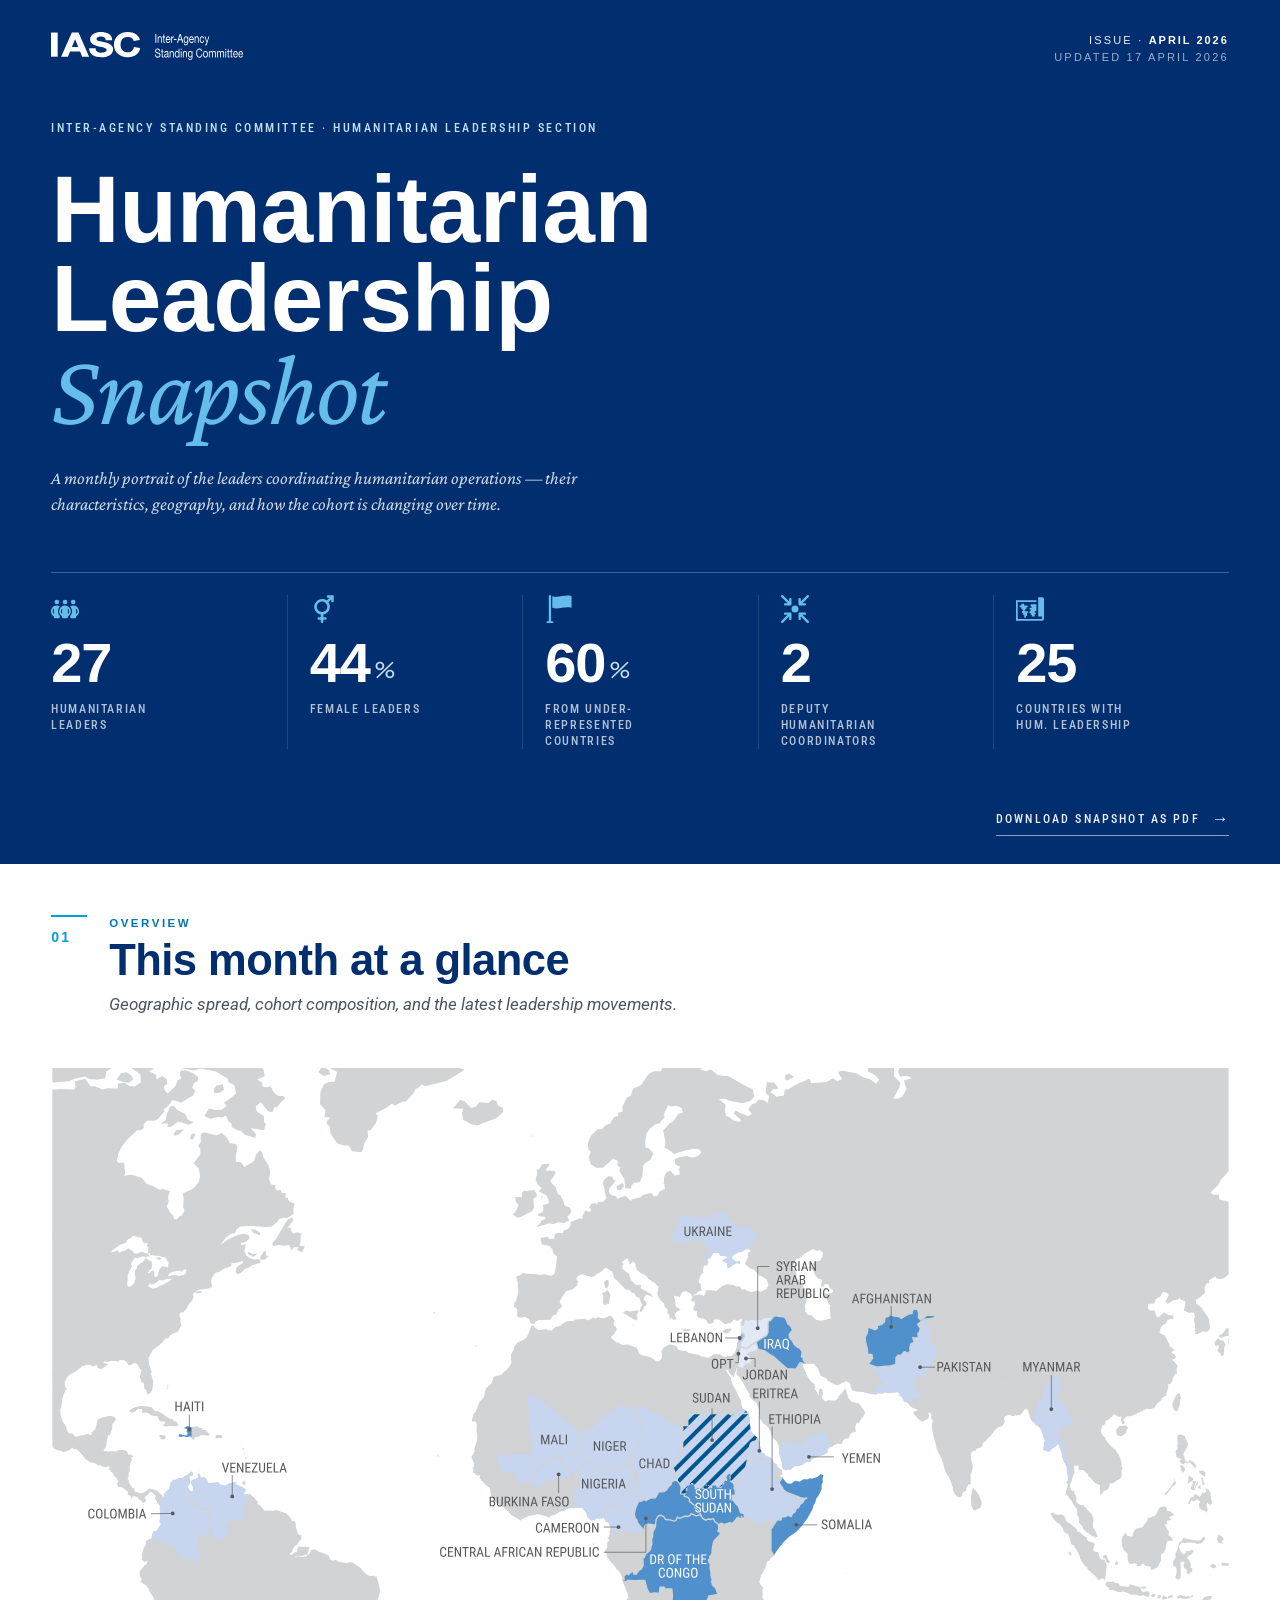
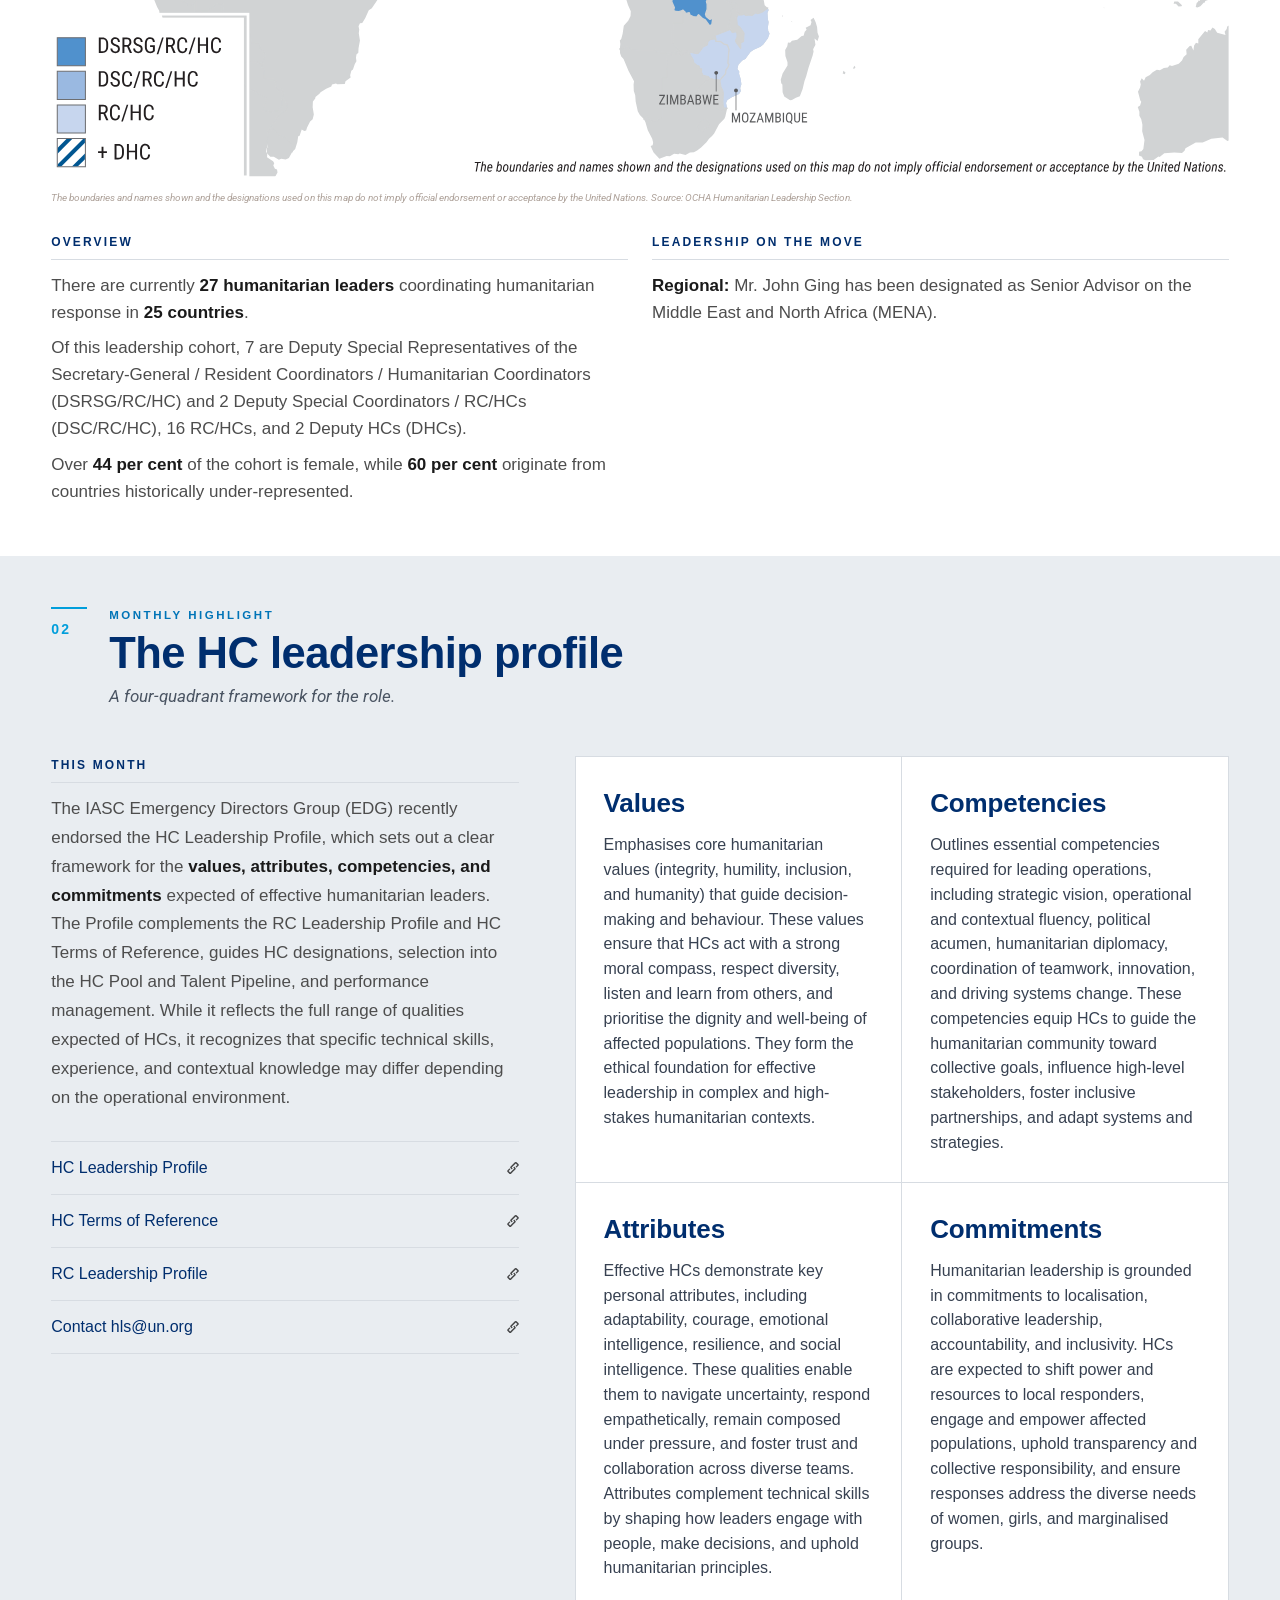
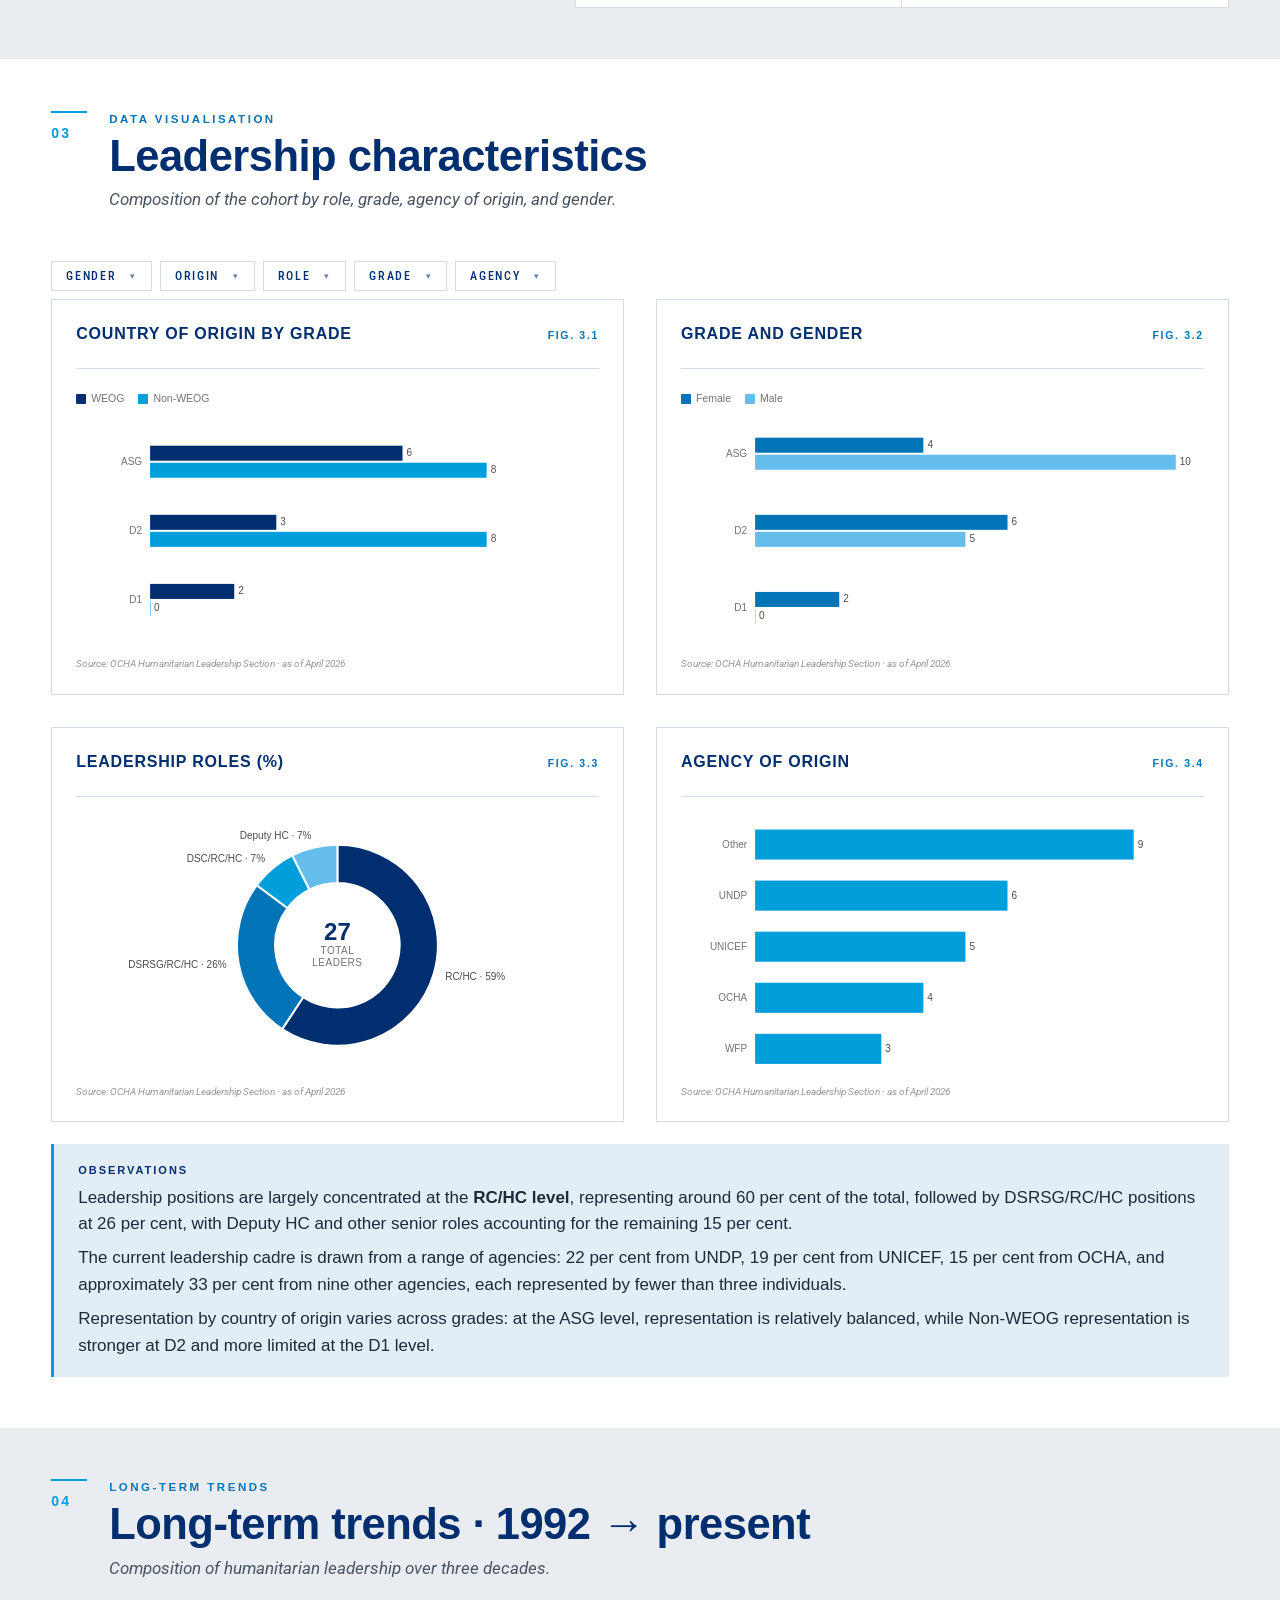
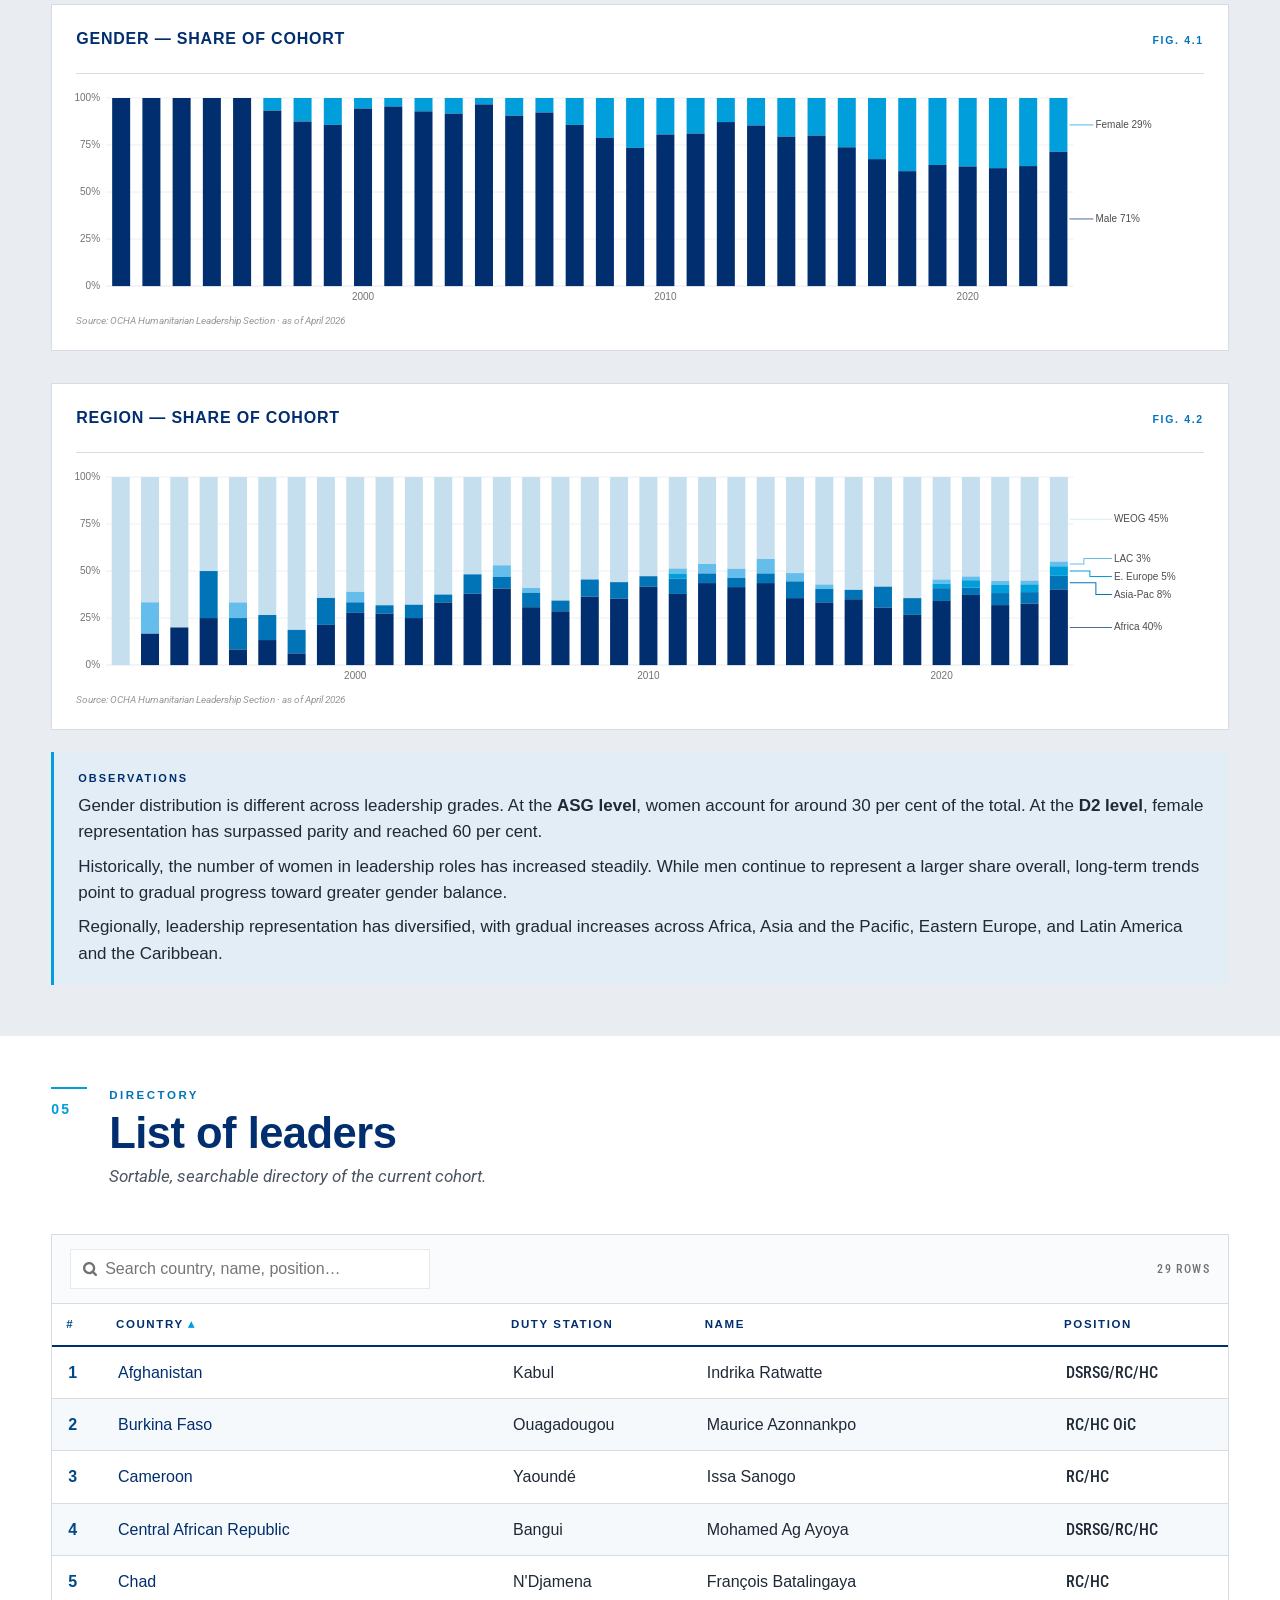
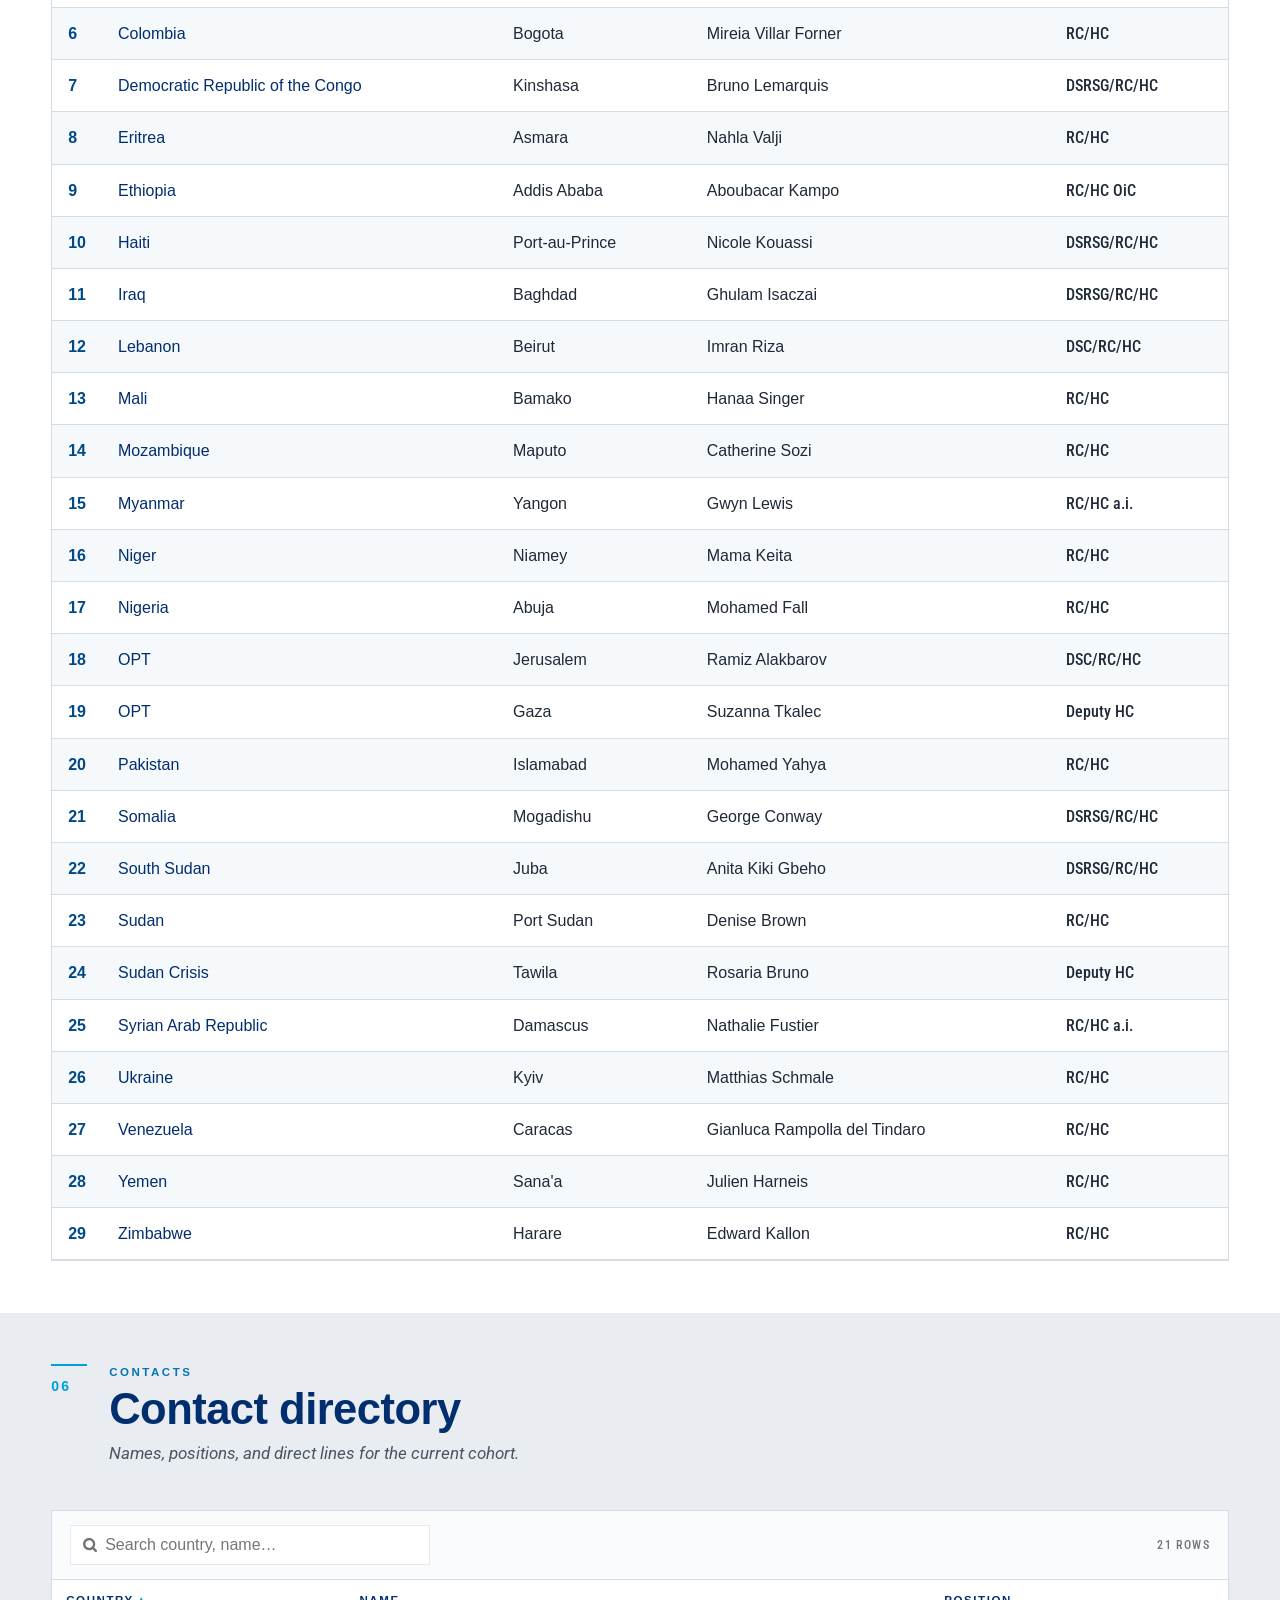
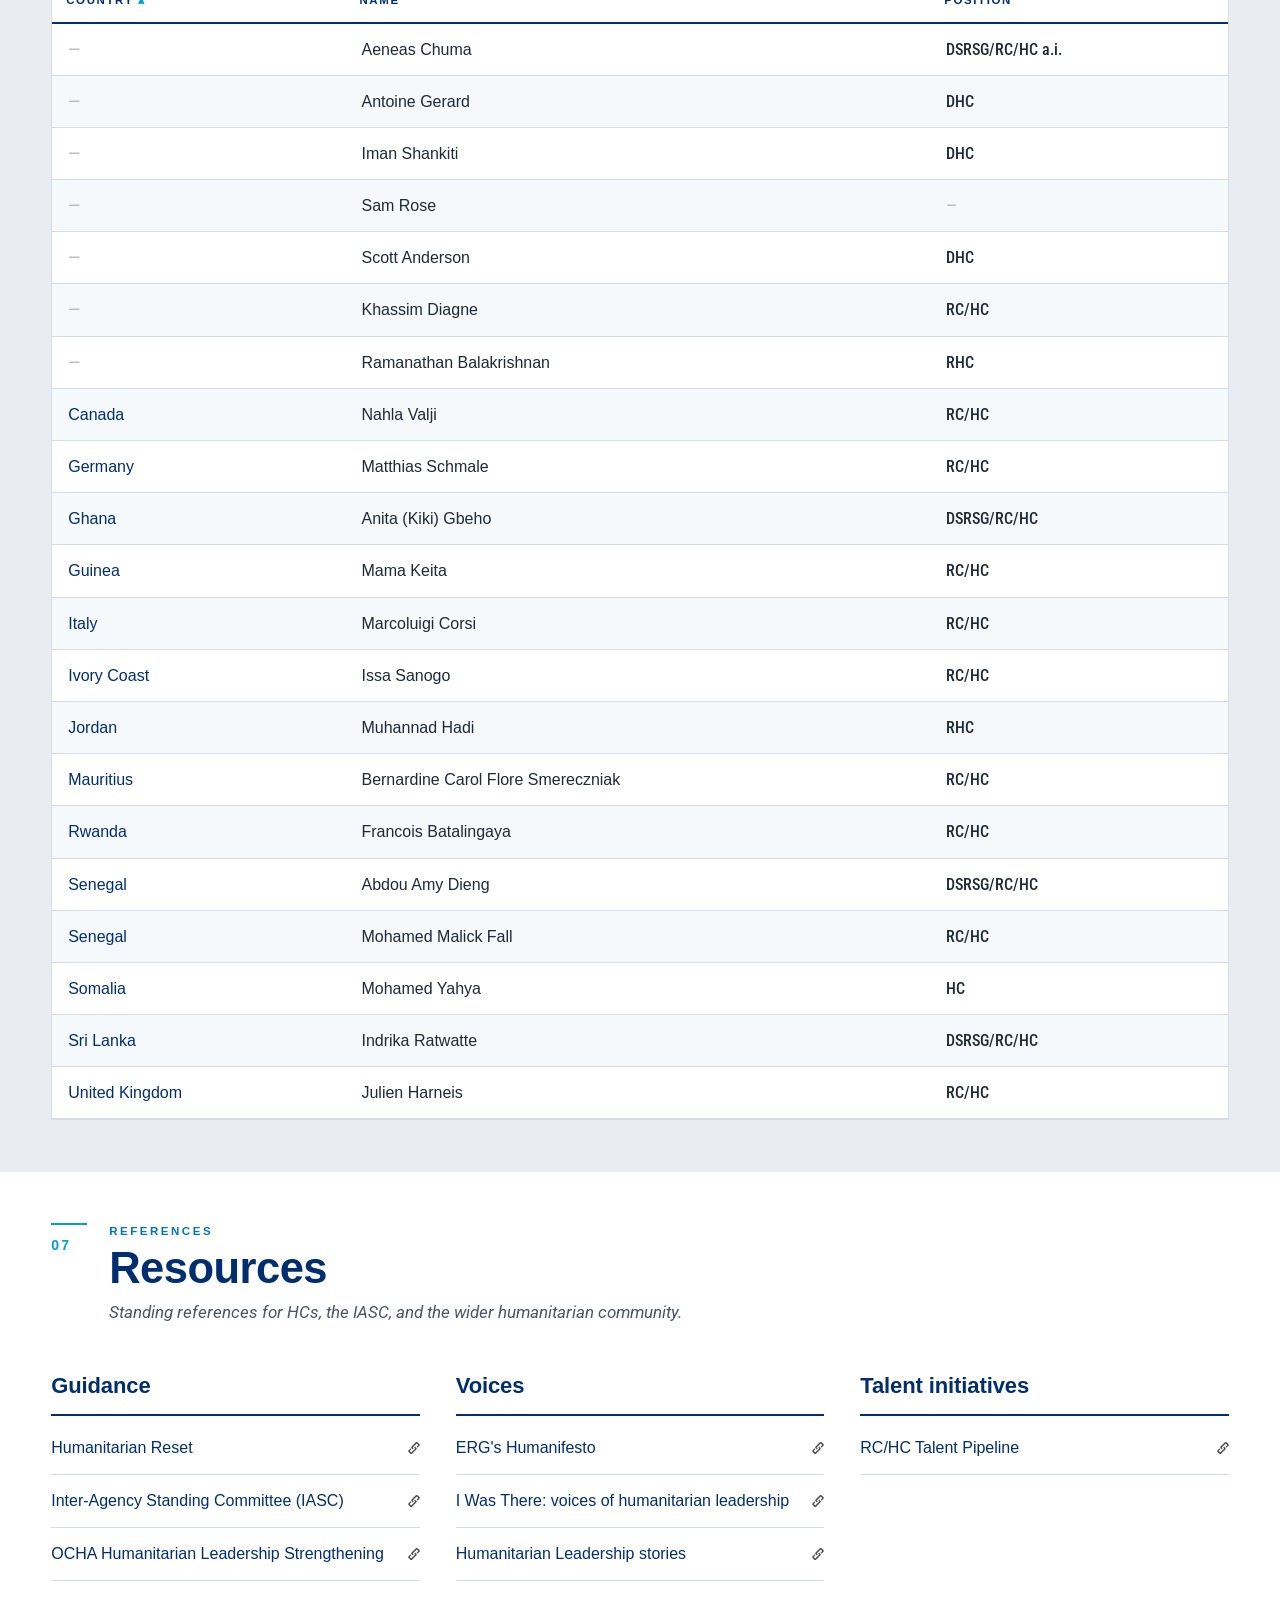
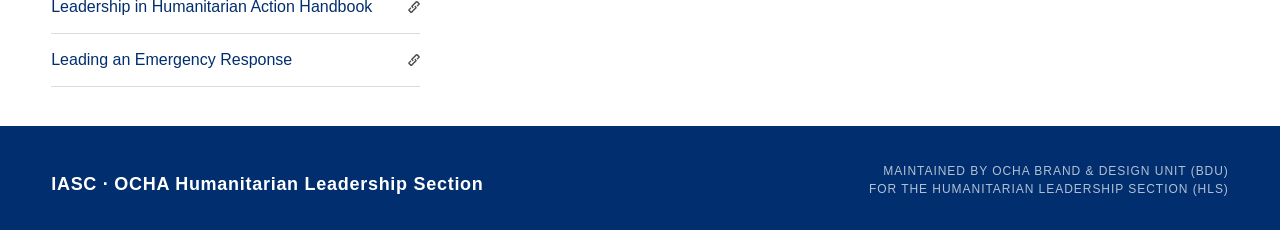
==== commit e847f763: "v3 interactivity · two fixes per Javi review 1. Donut renders 100% as a full ring (was disappearing)" ====
--- a/index.html
+++ b/index.html
@@ -16,7 +16,7 @@
        Italic (400, 500) — used inside .cover__title-serif and .cover__standfirst. -->
   <link href="https://fonts.googleapis.com/css2?family=Crimson+Pro:ital,wght@0,400;1,400;1,500&family=Roboto:wght@400;500;700&family=Roboto+Condensed:wght@400;700&display=swap" rel="stylesheet">
 
-  <link rel="stylesheet" href="styles.css?v=v3int4" />
+  <link rel="stylesheet" href="styles.css?v=v3int5" />
 
   <!-- Export libraries (PNG + PDF). Self-hosted in vendor/ so the PDF export
        works even when offline and isn't blocked on a third-party CDN. -->
@@ -24,8 +24,8 @@
   <script src="vendor/jspdf.umd.min.js?v=1778154398" defer></script>
 
   <!-- Charts (small purpose-built SVG renderers) -->
-  <script src="app/charts/chart-hbar.js?v=v3int1" defer></script>
-  <script src="app/charts/chart-donut.js?v=1778154398" defer></script>
+  <script src="app/charts/chart-hbar.js?v=v3int5" defer></script>
+  <script src="app/charts/chart-donut.js?v=v3int6" defer></script>
   <script src="app/charts/chart-line.js?v=1778154398" defer></script>
   <script src="app/charts/chart-stacked-col.js?v=1778240000" defer></script>
 
@@ -41,8 +41,8 @@
   <script src="app/render/map.js?v=1778154398" defer></script>
   <script src="app/render/highlights.js?v=1778154398" defer></script>
   <script src="app/render/disclosure-agency.js?v=v3int2" defer></script>
-  <script src="app/render/filter-bar.js?v=v3int4" defer></script>
-  <script src="app/render/charts.js?v=v3int4" defer></script>
+  <script src="app/render/filter-bar.js?v=v3int5" defer></script>
+  <script src="app/render/charts.js?v=v3int6" defer></script>
   <script src="app/render/tables.js?v=1778154398" defer></script>
   <script src="app/render/resources.js?v=1778154398" defer></script>
   <script src="app/render/footer.js?v=1778154398" defer></script>
--- a/styles.css
+++ b/styles.css
@@ -1558,6 +1558,25 @@
 }
 .c-row--clickable .c-bar { transition: opacity .12s ease; }
 .c-row--clickable:hover .c-bar { opacity: 0.78; }
+
+/* Per-segment click state — hbar individual <rect> bars + donut arc
+ * <path>s. Same suppress-mouse-click-focus pattern as .c-row--clickable.
+ * Quiet hover lift so the user knows the segment is interactive. */
+.c-bar--clickable,
+.c-arc--clickable {
+  outline: none;
+  -webkit-tap-highlight-color: transparent;
+  transition: opacity .12s ease;
+}
+.c-bar--clickable:focus,
+.c-arc--clickable:focus { outline: none; }
+.c-bar--clickable:focus-visible,
+.c-arc--clickable:focus-visible {
+  outline: 2px solid var(--brand-primary--light);
+  outline-offset: 2px;
+}
+.c-bar--clickable:hover,
+.c-arc--clickable:hover { opacity: 0.78; }
 
 /* Per-chart source + as-of line (OCHA requirement) */
 .chart-source {
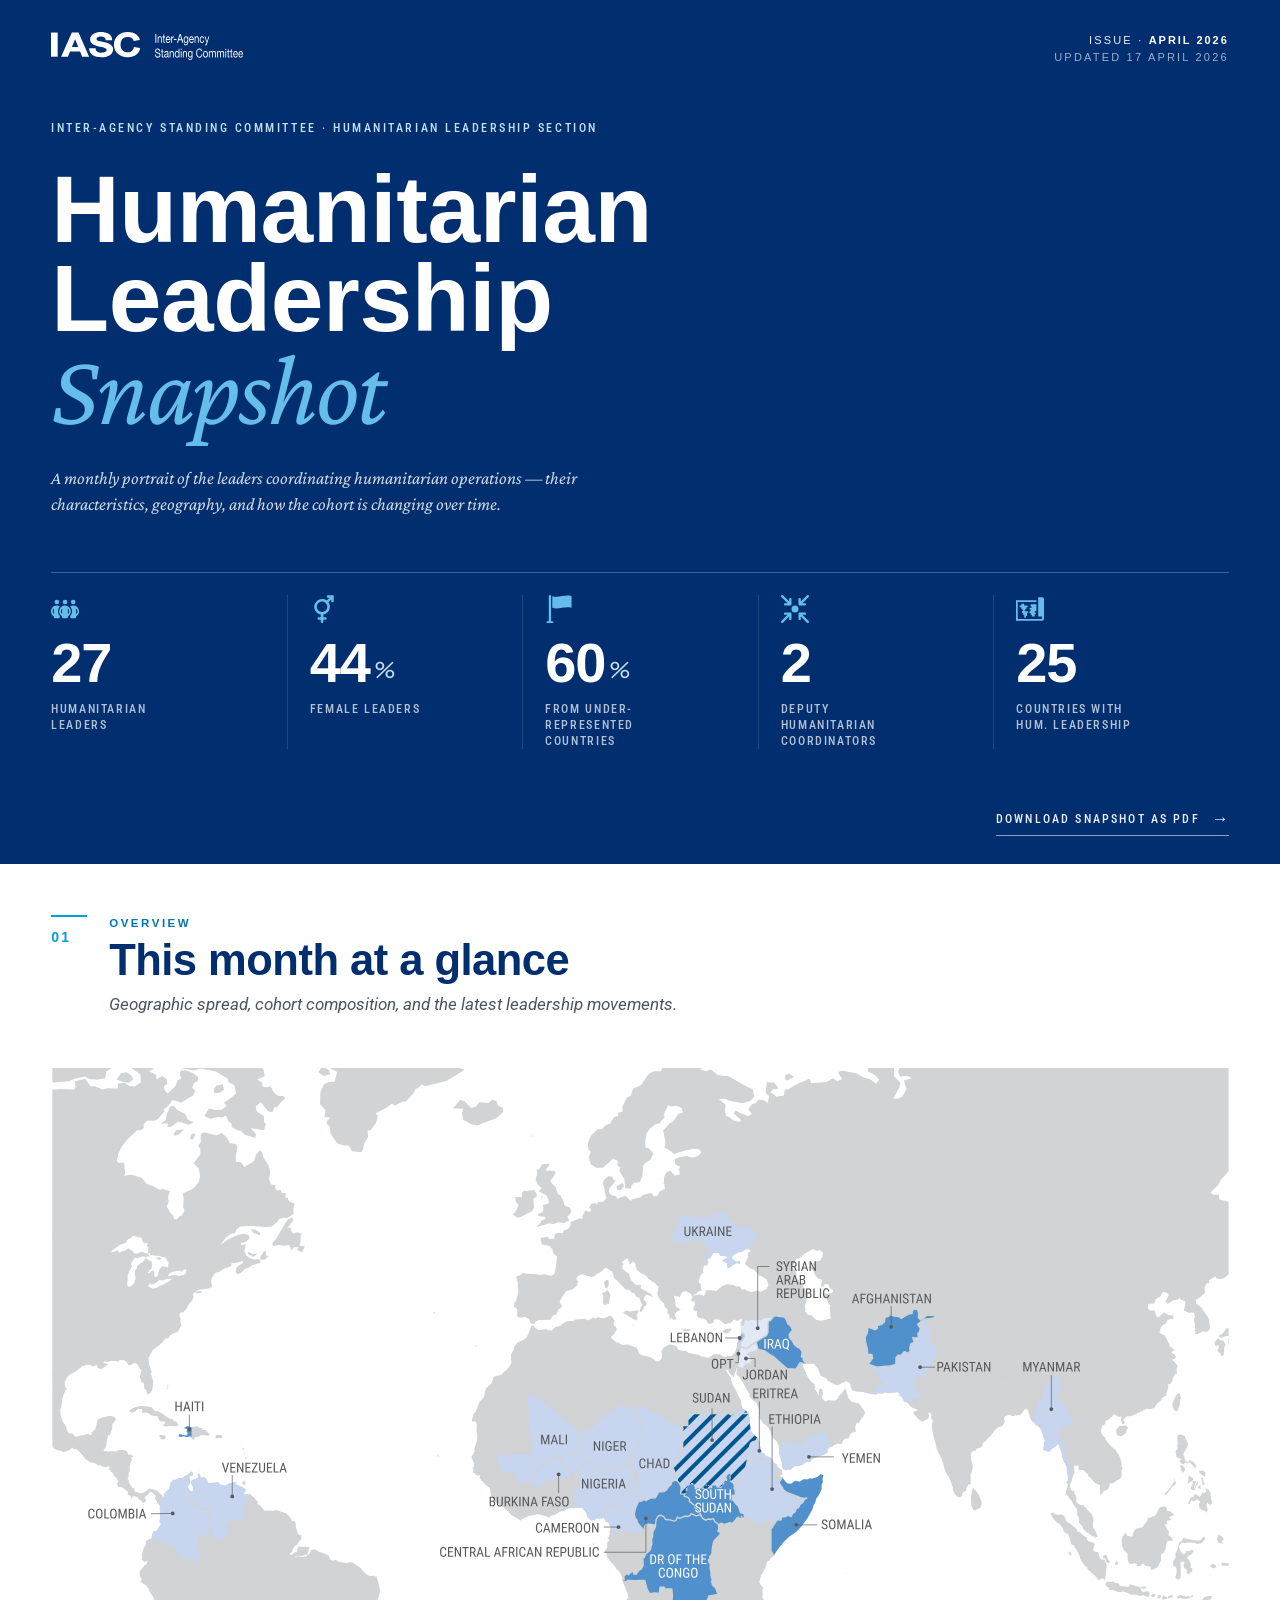
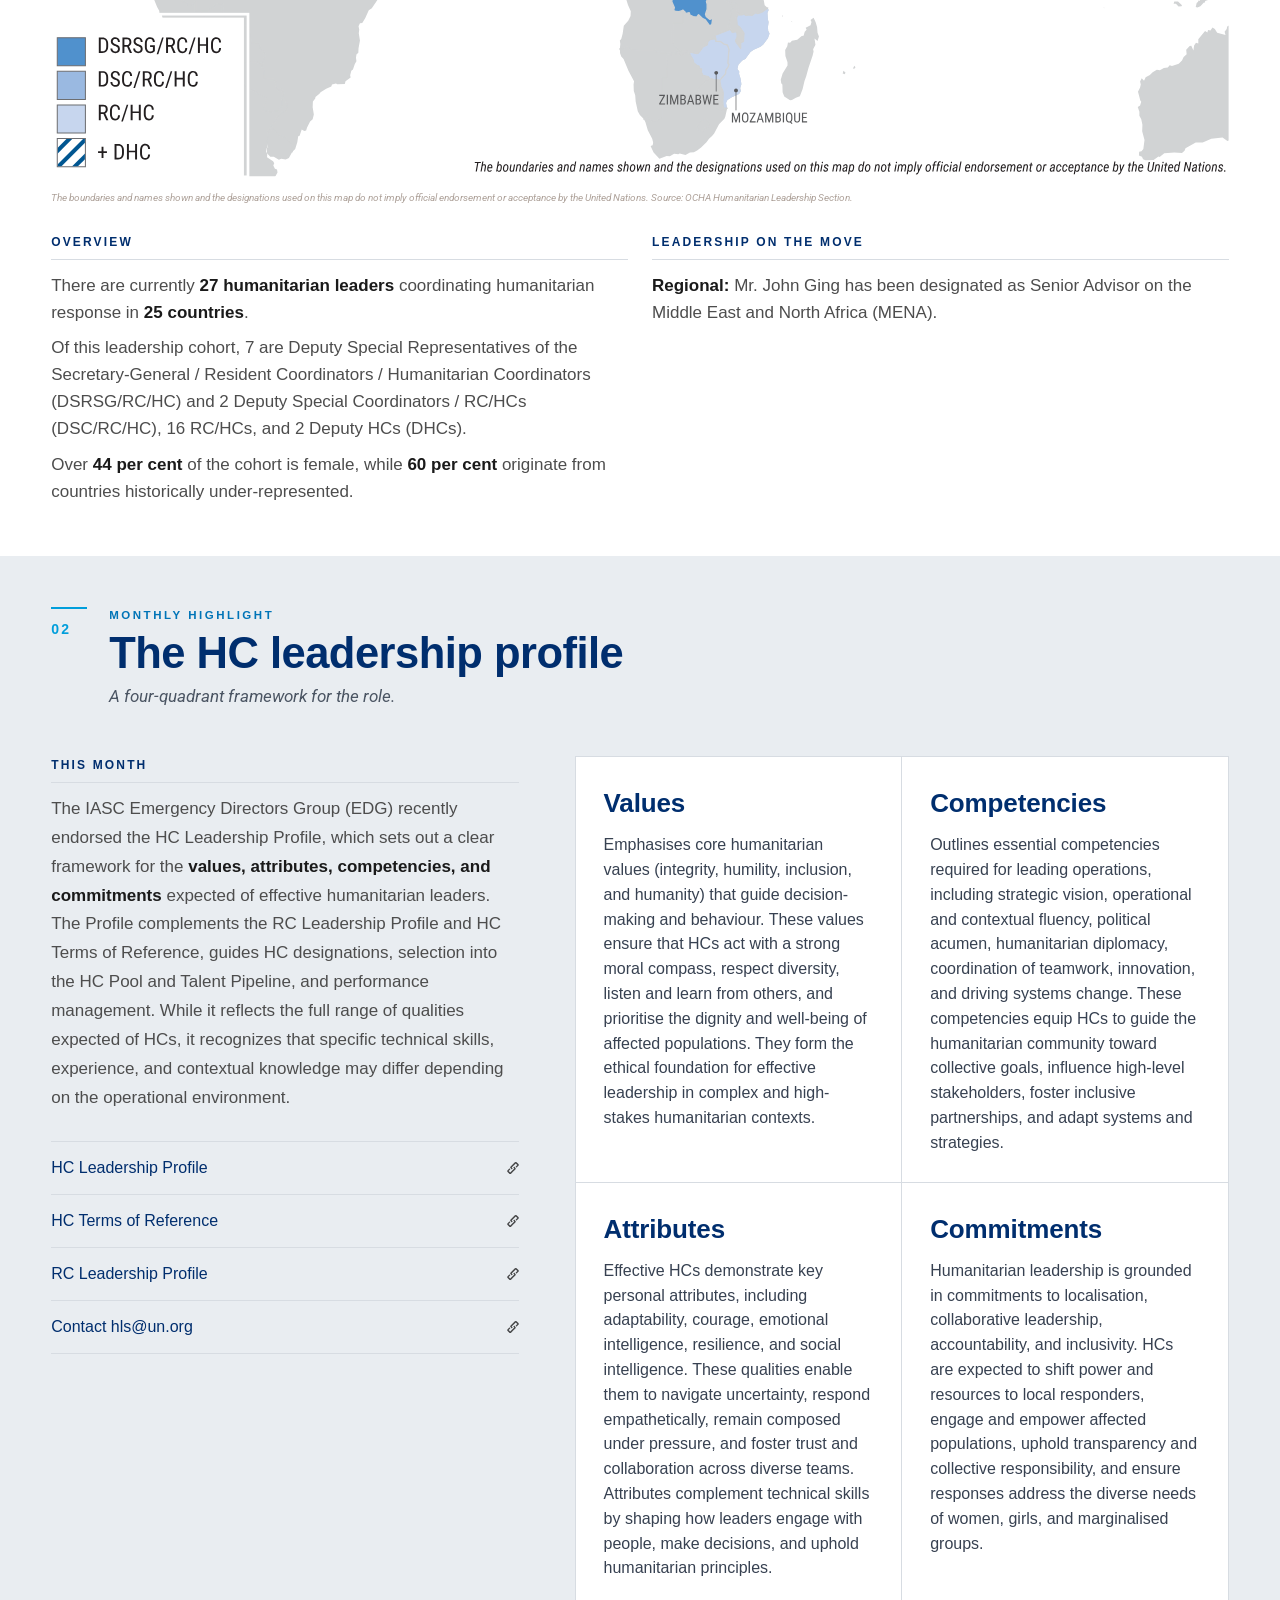
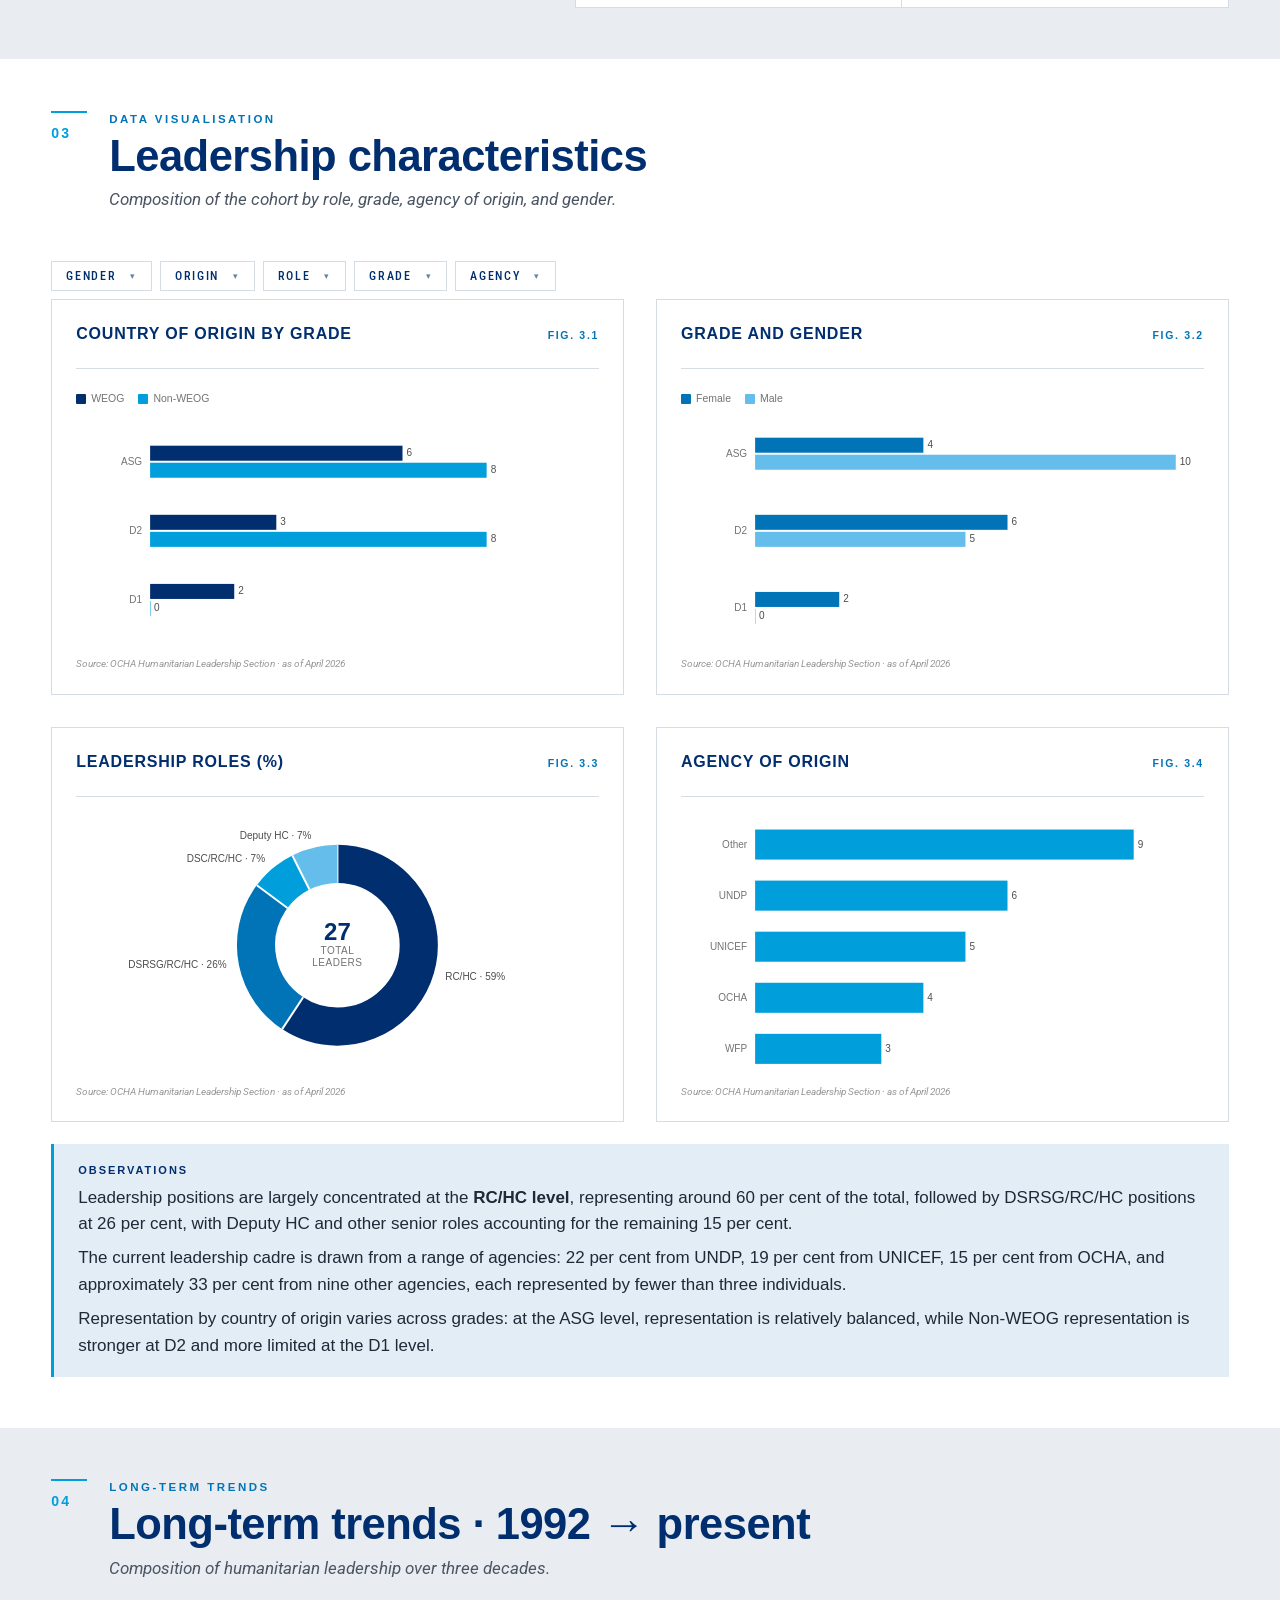
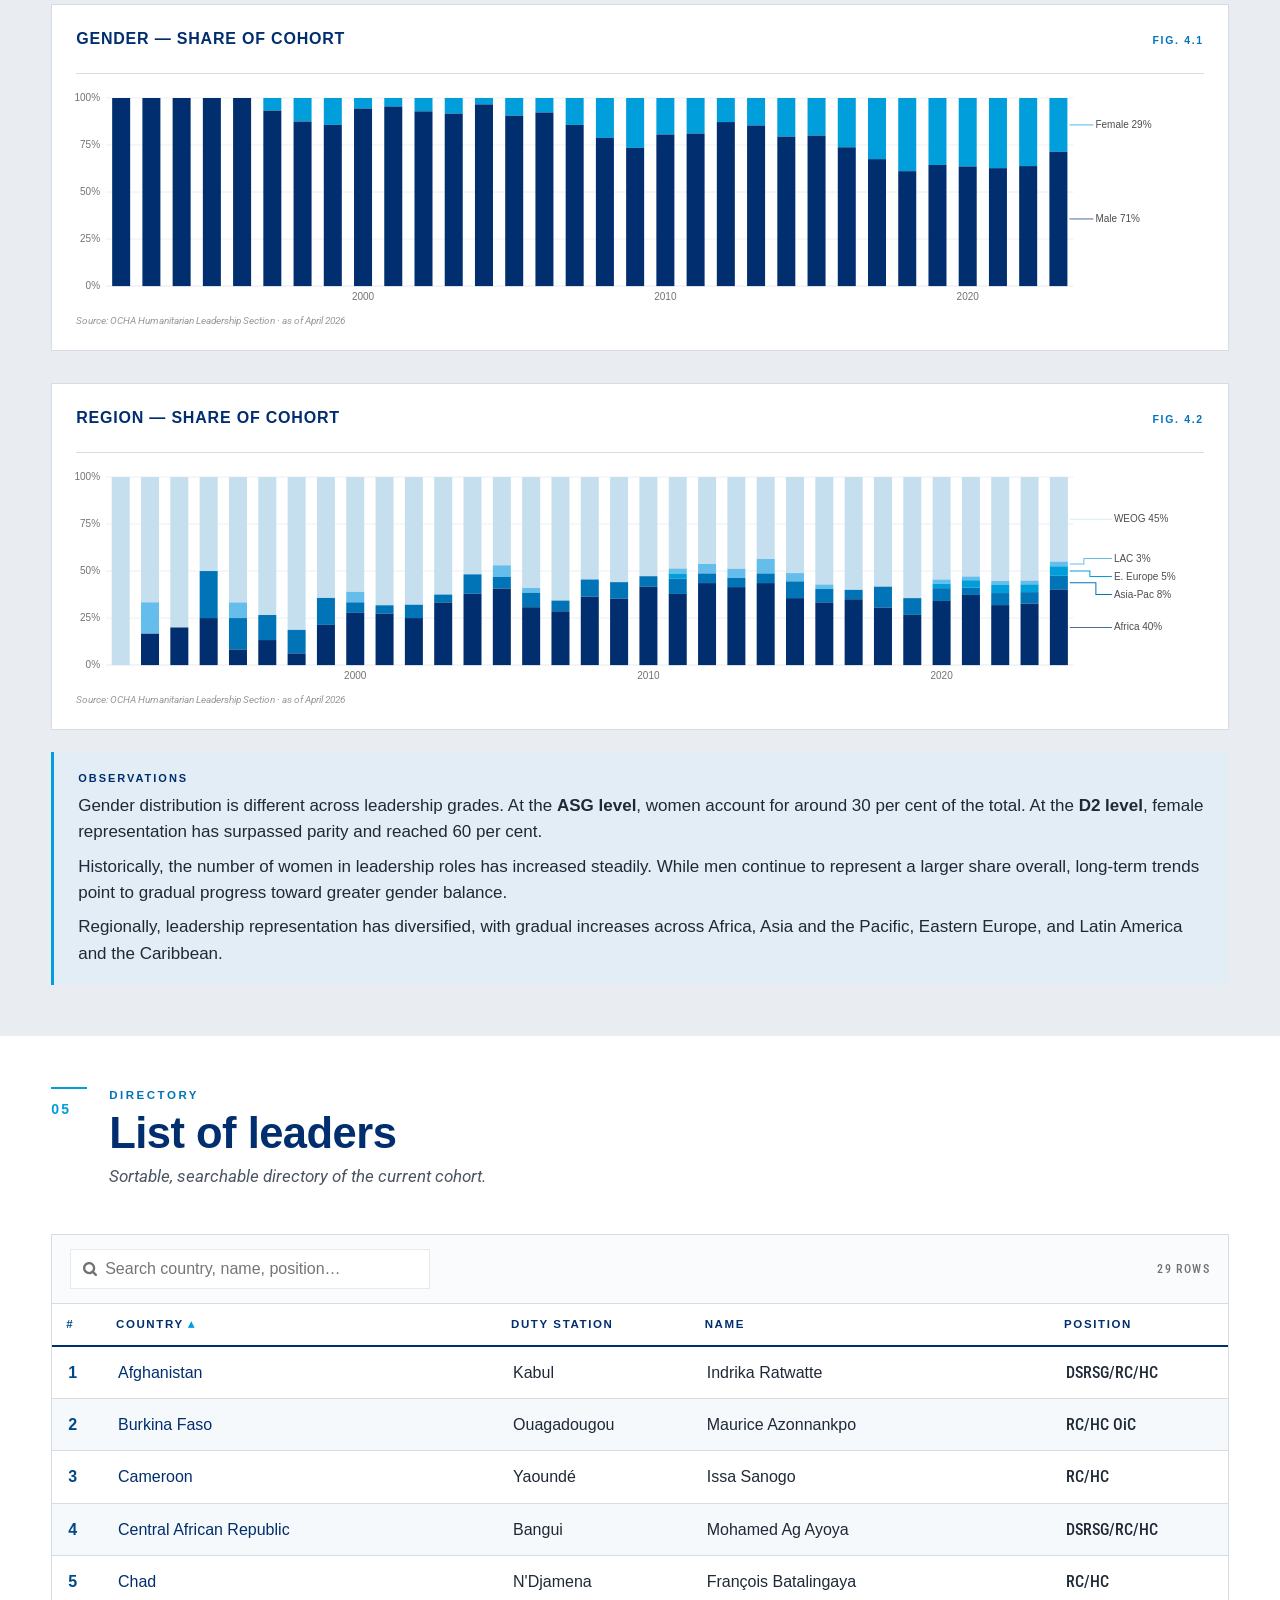
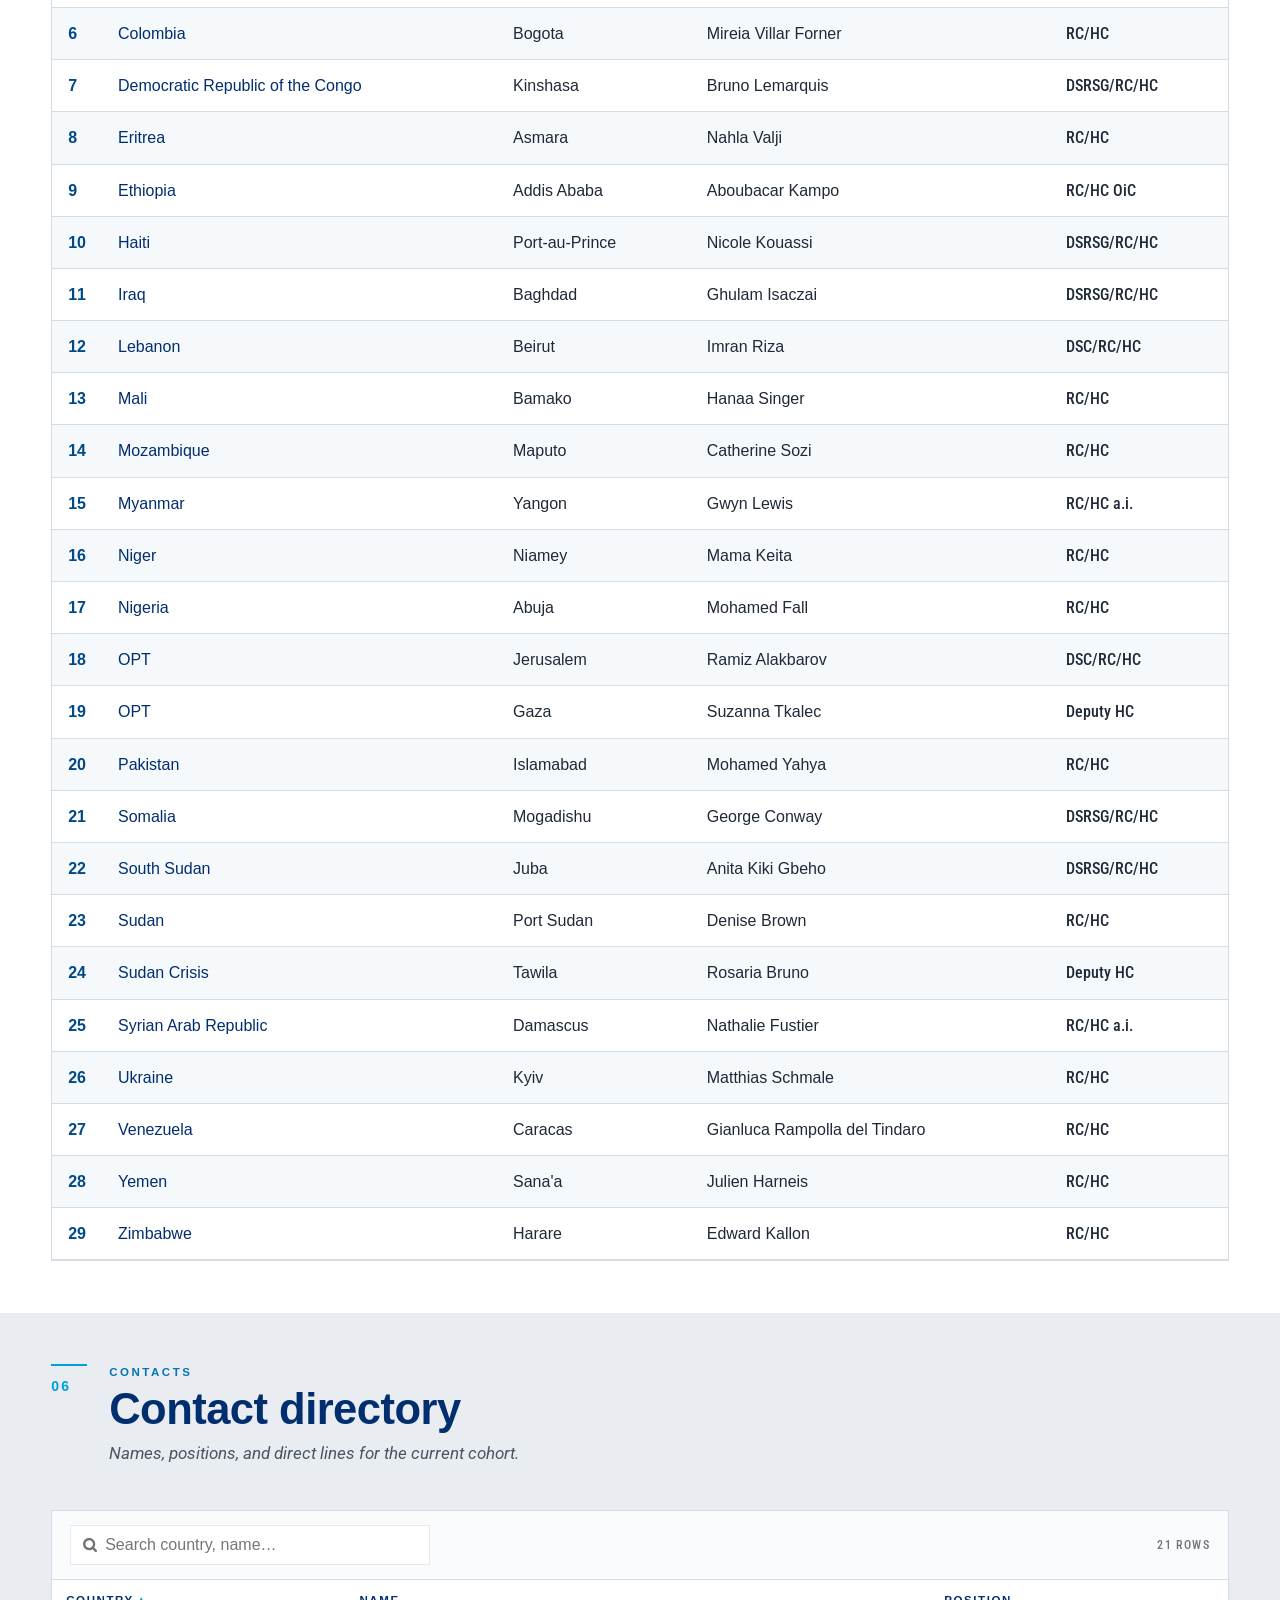
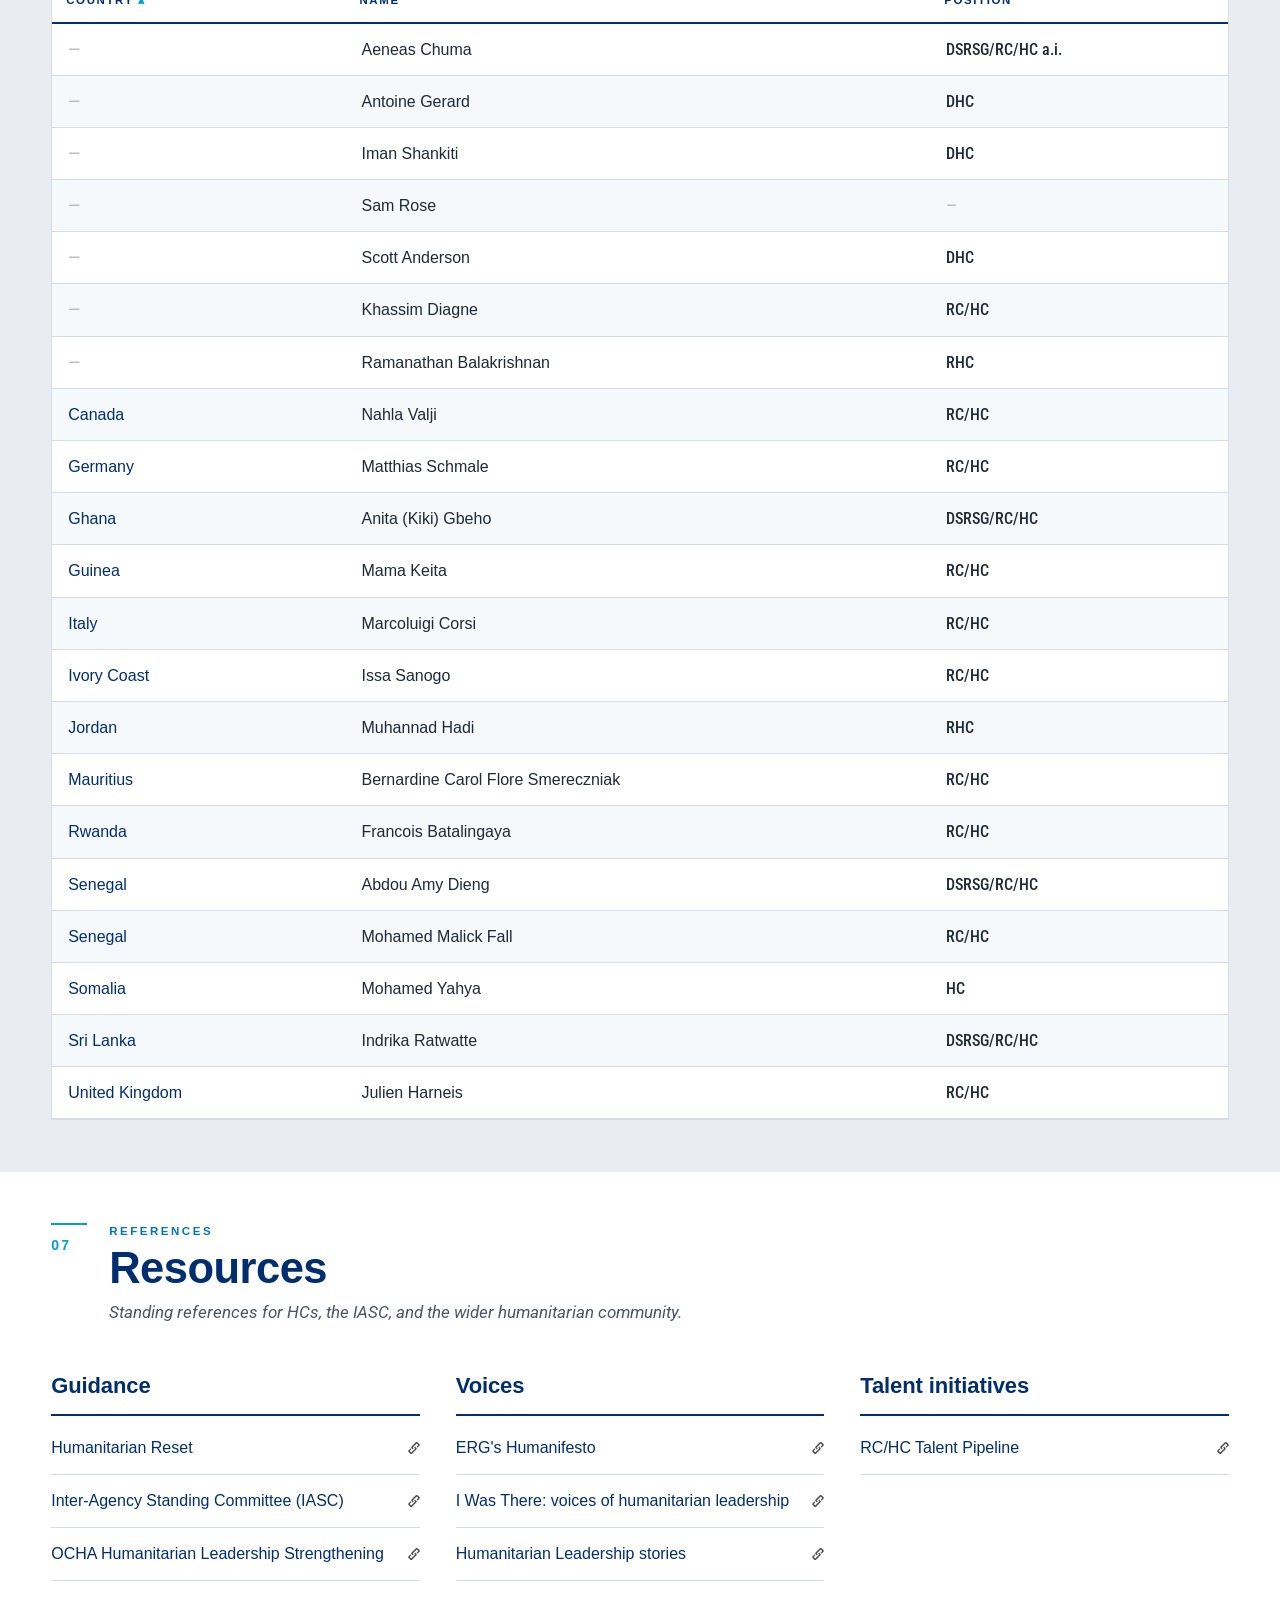
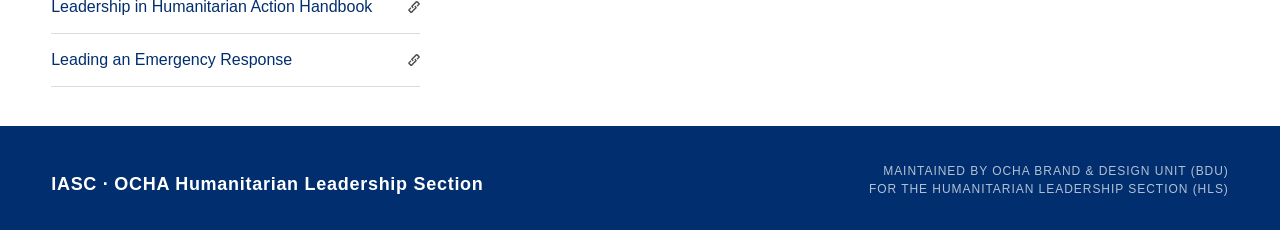
==== commit 152a66ef: "v3 interactivity · trim-path animation for the donut Per Javi: replaced the radial scale-up on donut" ====
--- a/index.html
+++ b/index.html
@@ -16,7 +16,7 @@
        Italic (400, 500) — used inside .cover__title-serif and .cover__standfirst. -->
   <link href="https://fonts.googleapis.com/css2?family=Crimson+Pro:ital,wght@0,400;1,400;1,500&family=Roboto:wght@400;500;700&family=Roboto+Condensed:wght@400;700&display=swap" rel="stylesheet">
 
-  <link rel="stylesheet" href="styles.css?v=v3int5" />
+  <link rel="stylesheet" href="styles.css?v=v3int10" />
 
   <!-- Export libraries (PNG + PDF). Self-hosted in vendor/ so the PDF export
        works even when offline and isn't blocked on a third-party CDN. -->
@@ -25,7 +25,7 @@
 
   <!-- Charts (small purpose-built SVG renderers) -->
   <script src="app/charts/chart-hbar.js?v=v3int5" defer></script>
-  <script src="app/charts/chart-donut.js?v=v3int6" defer></script>
+  <script src="app/charts/chart-donut.js?v=v3int10" defer></script>
   <script src="app/charts/chart-line.js?v=1778154398" defer></script>
   <script src="app/charts/chart-stacked-col.js?v=1778240000" defer></script>
 
@@ -41,8 +41,8 @@
   <script src="app/render/map.js?v=1778154398" defer></script>
   <script src="app/render/highlights.js?v=1778154398" defer></script>
   <script src="app/render/disclosure-agency.js?v=v3int2" defer></script>
-  <script src="app/render/filter-bar.js?v=v3int5" defer></script>
-  <script src="app/render/charts.js?v=v3int6" defer></script>
+  <script src="app/render/filter-bar.js?v=v3int7" defer></script>
+  <script src="app/render/charts.js?v=v3int7" defer></script>
   <script src="app/render/tables.js?v=1778154398" defer></script>
   <script src="app/render/resources.js?v=1778154398" defer></script>
   <script src="app/render/footer.js?v=1778154398" defer></script>
--- a/styles.css
+++ b/styles.css
@@ -1274,6 +1274,127 @@
   vertical-align: middle;
   border-radius: 1px;
 }
+/* ── Page-3 chart paint-in animation ─────────────────────────────
+ * When a Page-3 filter changes the chart re-renders fresh: bars
+ * "paint" from left to right (scaleX 0 → 1, transform-origin left
+ * center), donut arcs scale up from the donut's own centre (scale
+ * 0.55 → 1). Both ~360 ms ease-out — slower than a fade because the
+ * eye reads the growth as the chart drawing itself, not vanishing
+ * and re-appearing.
+ *
+ * Triggers on every DOM insertion of .c-bar / .c-arc, so re-renders
+ * fire fresh animations every time. Page 4 charts are unscoped (the
+ * trends never re-render under filters; their initial paint is
+ * instant which is the right behavior for a long-term arc).
+ *
+ * Honours prefers-reduced-motion — animations are disabled there. */
+@keyframes hl-bar-paint {
+  from { transform: scaleX(0); }
+  to   { transform: scaleX(1); }
+}
+
+/* Trim-path donut sweep. Each slice is a stroked <circle> (set up in
+ * chart-donut.js) with stroke-dasharray = "sliceLen rest". To animate
+ * the slice drawing itself clockwise from its a0, we start with
+ * stroke-dashoffset = sliceLen (the visible dash is shifted entirely
+ * out of the visible range) and animate to 0 (dash slides into place).
+ *
+ * --slice-len is set per-element in JS from the slice's arc length.
+ * Falls back to a generous default (9999) so any unset slice still
+ * renders cleanly without animation. */
+@keyframes hl-arc-trim {
+  from { stroke-dashoffset: var(--slice-len, 9999); }
+  to   { stroke-dashoffset: 0; }
+}
+
+/* hbar bars on Page 3 (Country×grade, Gender×grade, Agency) — grow
+ * from their left edge. */
+.chart-grid.characteristics .c-bar {
+  transform-box: fill-box;
+  transform-origin: left center;
+  animation: hl-bar-paint 360ms ease-out;
+}
+
+/* Donut arcs (Page 3 roles) — trim-path sweep, each slice draws
+ * itself clockwise from a0 to a1. 520 ms feels right: a hair slower
+ * than the bar paint, because the eye reads the rotation as motion. */
+.chart-grid.characteristics .c-arc {
+  animation: hl-arc-trim 520ms ease-out;
+}
+
+/* Slice separators (white hairlines at each boundary) — fade in
+ * after the trim sweep completes so they don't precede the painting. */
+.chart-grid.characteristics .c-arc-sep {
+  animation: hl-text-fade 240ms ease-out 360ms backwards;
+}
+
+/* The donut's centre text and value-labels next to bars: hold them
+ * back briefly with a fade-in that completes just after the bar /
+ * arc finishes painting. Keeps the visual rhythm tight. */
+@keyframes hl-text-fade {
+  from { opacity: 0; }
+  to   { opacity: 1; }
+}
+.chart-grid.characteristics .c-value-label,
+.chart-grid.characteristics .c-donut-center,
+.chart-grid.characteristics .c-donut-sub {
+  animation: hl-text-fade 240ms ease-out 240ms backwards;
+}
+
+/* Empty-state placeholder — keep a fade here (it's not a chart
+ * shape, just a message replacing the chart). */
+@keyframes hl-msg-fade {
+  from { opacity: 0; }
+  to   { opacity: 1; }
+}
+.chart > .chart-empty   { animation: hl-msg-fade 200ms ease-out; }
+.chart-card .chart-legend { animation: hl-msg-fade 240ms ease-out; }
+.filter-bar__summary    { animation: hl-msg-fade 240ms ease-out; }
+
+@media (prefers-reduced-motion: reduce) {
+  .chart-grid.characteristics .c-bar,
+  .chart-grid.characteristics .c-arc,
+  .chart-grid.characteristics .c-arc-sep,
+  .chart-grid.characteristics .c-value-label,
+  .chart-grid.characteristics .c-donut-center,
+  .chart-grid.characteristics .c-donut-sub,
+  .chart > .chart-empty,
+  .chart-card .chart-legend,
+  .filter-bar__summary { animation: none; }
+}
+
+/* ── Chart empty state ───────────────────────────────────────────
+ * Rendered into a chart container when a filter combo leaves zero
+ * leaders in that chart's dimension. Vertically centred in the
+ * card so the surrounding chart-card geometry stays stable (no
+ * grid collapse, no layout shift). Small editorial voice — not
+ * an error, just a polite "nothing to show". */
+.chart-empty {
+  display: flex;
+  flex-direction: column;
+  align-items: center;
+  justify-content: center;
+  gap: 6px;
+  min-height: 140px;
+  height: 100%;
+  text-align: center;
+  padding: 18px;
+}
+.chart-empty__kicker {
+  font-family: var(--font-cond);
+  font-size: 12px;
+  font-weight: 700;
+  letter-spacing: .18em;
+  text-transform: uppercase;
+  color: var(--text-muted);
+}
+.chart-empty__hint {
+  font-family: var(--font-sans);
+  font-size: 11.5px;
+  color: var(--text-dim);
+  font-style: italic;
+}
+
 /* ── Hover/tap chart tooltip ─────────────────────────────────────
  * Anchored tooltip that appears next to a specific chart row when
  * hovered or tapped. Used today by the agency chart's "Other" bar
